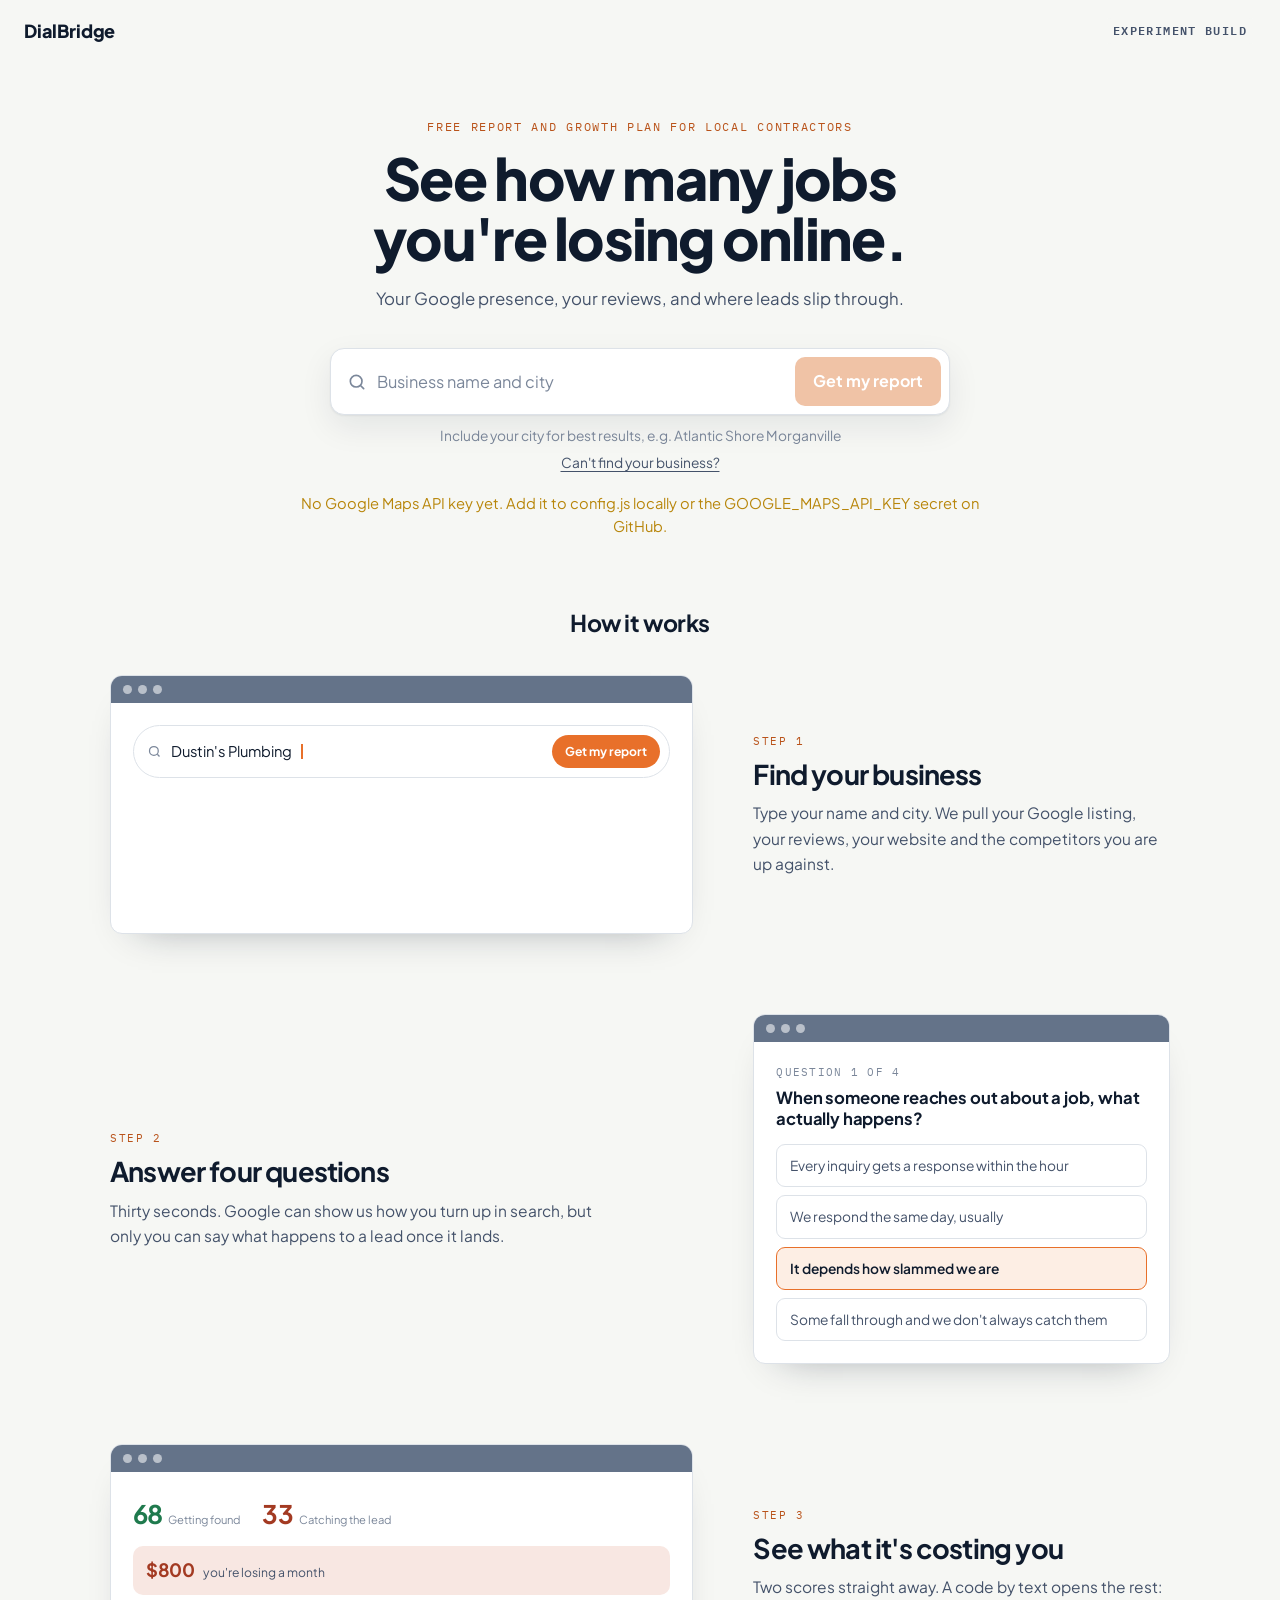
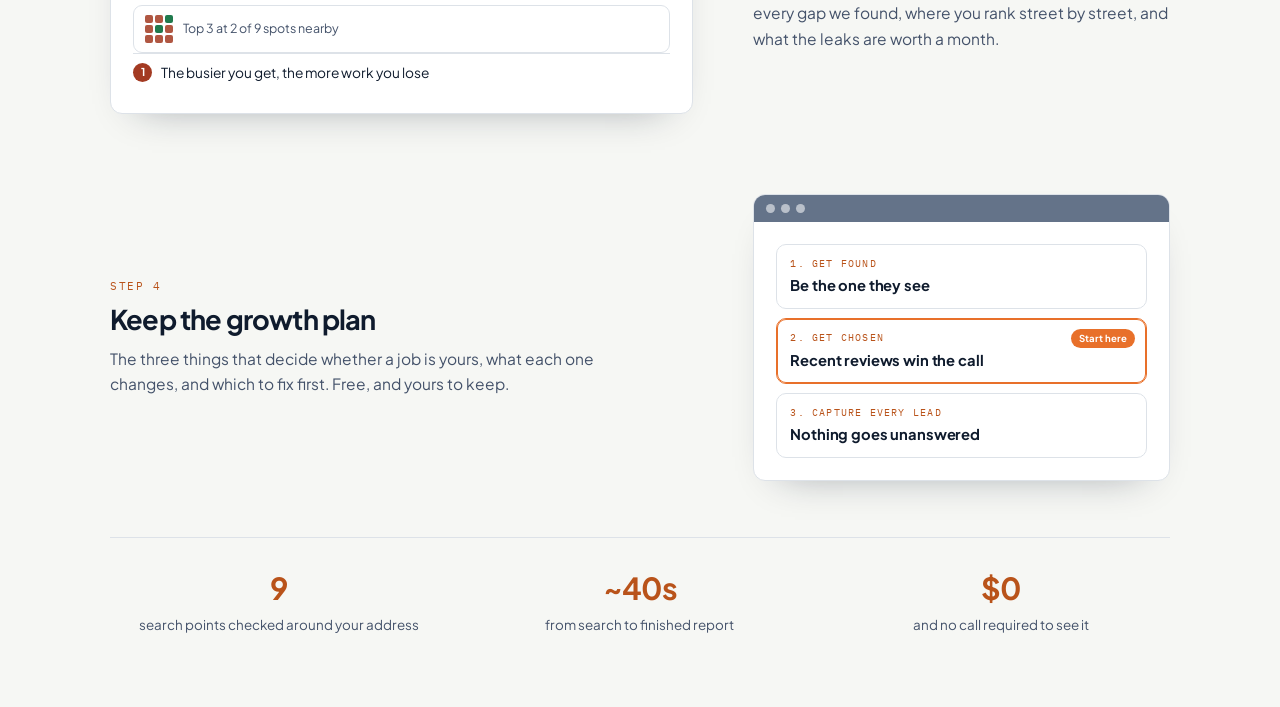
==== index.html @ 68bf209d "Restore question one, with answers that match it "When someone reaches out about a job, what actuall" ====
<!doctype html>
<html lang="en">
<head>
  <meta charset="utf-8" />
  <meta name="viewport" content="width=device-width, initial-scale=1" />
  <title>DialBridge Lost Job Report</title>
  <link rel="icon" href="data:image/svg+xml,%3Csvg xmlns='http://www.w3.org/2000/svg' viewBox='0 0 64 64'%3E%3Crect width='64' height='64' rx='14' fill='%230f1b2d'/%3E%3Ctext x='32' y='42' font-family='Arial' font-weight='700' font-size='30' text-anchor='middle' fill='%23e8702a'%3EDB%3C/text%3E%3C/svg%3E" />
  <!-- Send the full page URL to Google so the API key's path-based website restriction matches. -->
  <meta name="referrer" content="no-referrer-when-downgrade" />
  <link rel="preconnect" href="https://fonts.googleapis.com" />
  <link rel="preconnect" href="https://fonts.gstatic.com" crossorigin />
  <link rel="stylesheet" href="https://fonts.googleapis.com/css2?family=Plus+Jakarta+Sans:wght@500;600;700;800&family=IBM+Plex+Mono:wght@400;500&display=swap" />
  <link rel="stylesheet" href="styles.css" />
</head>
<body>
  <header class="topbar">
    <div class="topbar-left">
      <button id="homeBack" class="home-back" type="button" hidden>
        <span class="home-back-arrow" aria-hidden="true">&#8592;</span>
        <span class="home-back-label">Start over</span>
      </button>
      <button id="homeBrand" class="brand" type="button" title="Back to the start">DialBridge</button>
    </div>
    <span class="tag">Experiment build</span>
  </header>

  <main class="hero">
    <p class="eyebrow">Free report and growth plan for local contractors</p>
    <h1>See how many jobs you're losing online.</h1>
    <p class="sub">Your Google presence, your reviews, and where leads slip through.</p>

    <div class="search" id="search">
      <label for="bizInput" class="visually-hidden">Business name</label>
      <div class="combo">
      <div class="search-box">
        <svg class="search-icon" viewBox="0 0 24 24" aria-hidden="true"><circle cx="11" cy="11" r="7"></circle><path d="m20 20-3.5-3.5"></path></svg>
        <input
          id="bizInput"
          type="text"
          placeholder="Business name and city"
          aria-describedby="searchHint"
          autocomplete="off"
          spellcheck="false"
          role="combobox"
          aria-expanded="false"
          aria-controls="bizResults"
          aria-autocomplete="list"
        />
        <button id="reportBtn" class="cta" type="button" disabled>Get my report</button>
      </div>

      <div id="bizResults" class="results" role="listbox" hidden>
        <ul id="bizList"></ul>
        <p class="powered">Powered by Google</p>
      </div>
      </div>

      <!-- Bot trap: hidden from people, bots that fill every field get rejected by n8n. -->
      <div class="trap" aria-hidden="true">
        <label for="companyFax">Company fax</label>
        <input id="companyFax" name="company_fax" type="text" tabindex="-1" autocomplete="off" />
      </div>

      <p id="searchHint" class="hint">Include your city for best results, e.g. Atlantic Shore Morganville</p>

      <button id="cantFind" class="link" type="button">Can't find your business?</button>
    </div>

    <p id="status" class="status" role="status" aria-live="polite"></p>

    <section id="picked" class="picked" hidden>
      <div class="picked-head">
        <p class="eyebrow">Selected business</p>
        <button id="clearBtn" class="link" type="button">Change</button>
      </div>
      <h2 id="pName"></h2>
      <dl class="facts">
        <div><dt>Address</dt><dd id="pAddress"></dd></div>
        <div><dt>Phone</dt><dd id="pPhone"></dd></div>
        <div><dt>Website</dt><dd id="pWebsite"></dd></div>
        <div><dt>Google rating</dt><dd id="pRating"></dd></div>
        <div><dt>Google Maps</dt><dd id="pMaps"></dd></div>
        <div><dt>Place ID</dt><dd id="pId" class="mono"></dd></div>
      </dl>
      <p class="note">Experiment view. Next step in the real flow: four questions, then the report.</p>
    </section>
  </main>

<section class="how" id="how" aria-labelledby="howTitle">
      <h2 id="howTitle" class="how-title">How it works</h2>

      <ol class="how-steps">
        <li class="how-step">
          <div class="how-frame" aria-hidden="true">
            <div class="how-chrome"><i></i><i></i><i></i></div>
            <div class="how-screen">
              <div class="mock-field">
                <svg viewBox="0 0 24 24" class="mock-lens"><circle cx="11" cy="11" r="7"></circle><path d="m20 20-3.5-3.5"></path></svg>
                <span class="mock-typed">Dustin's Plumbing</span>
                <span class="mock-caret"></span>
                <span class="mock-btn">Get my report</span>
              </div>
              <div class="mock-drop">
                <div class="mock-opt">
                  <strong>Dustin's Plumbing Heating and A/C Repair</strong>
                  <span>63 W Main St, Freehold, NJ</span>
                </div>
                <div class="mock-opt">
                  <strong>Dustin's Plumbing &amp; Drain</strong>
                  <span>Freehold Township, NJ</span>
                </div>
              </div>
            </div>
          </div>
          <div class="how-copy">
            <p class="how-num">Step 1</p>
            <h3>Find your business</h3>
            <p>Type your name and city. We pull your Google listing, your reviews, your website and the competitors you are up against.</p>
          </div>
        </li>

        <li class="how-step">
          <div class="how-frame" aria-hidden="true">
            <div class="how-chrome"><i></i><i></i><i></i></div>
            <div class="how-screen">
              <p class="mock-qstep">Question 1 of 4</p>
              <p class="mock-qtitle">When someone reaches out about a job, what actually happens?</p>
              <div class="mock-opts">
                <span>Every inquiry gets a response within the hour</span>
                <span>We respond the same day, usually</span>
                <span class="is-pick">It depends how slammed we are</span>
                <span>Some fall through and we don't always catch them</span>
              </div>
            </div>
          </div>
          <div class="how-copy">
            <p class="how-num">Step 2</p>
            <h3>Answer four questions</h3>
            <p>Thirty seconds. Google can show us how you turn up in search, but only you can say what happens to a lead once it lands.</p>
          </div>
        </li>

        <li class="how-step">
          <div class="how-frame" aria-hidden="true">
            <div class="how-chrome"><i></i><i></i><i></i></div>
            <div class="how-screen">
              <div class="mock-rings">
                <div class="mock-ring"><b>68</b><small>Getting found</small></div>
                <div class="mock-ring is-bad"><b>33</b><small>Catching the lead</small></div>
              </div>
              <div class="mock-leak">
                <b>$800</b>
                <span>you're losing a month</span>
              </div>
              <div class="mock-mapline">
                <span class="mock-minigrid" aria-hidden="true"><i></i><i></i><i class="is-ok"></i><i></i><i class="is-ok"></i><i></i><i></i><i></i><i></i></span>
                <span>Top 3 at 2 of 9 spots nearby</span>
              </div>
              <div class="mock-find"><i>1</i><span>The busier you get, the more work you lose</span></div>
            </div>
          </div>
          <div class="how-copy">
            <p class="how-num">Step 3</p>
            <h3>See what it's costing you</h3>
            <p>Two scores straight away. A code by text opens the rest: every gap we found, where you rank street by street, and what the leaks are worth a month.</p>
          </div>
        </li>

        <li class="how-step">
          <div class="how-frame" aria-hidden="true">
            <div class="how-chrome"><i></i><i></i><i></i></div>
            <div class="how-screen">
              <div class="mock-plan">
                <div class="mock-pillar">
                  <em>1. Get found</em>
                  <b>Be the one they see</b>
                </div>
                <div class="mock-pillar is-start">
                  <em>2. Get chosen</em>
                  <b>Recent reviews win the call</b>
                  <span class="mock-flag">Start here</span>
                </div>
                <div class="mock-pillar">
                  <em>3. Capture every lead</em>
                  <b>Nothing goes unanswered</b>
                </div>
              </div>
            </div>
          </div>
          <div class="how-copy">
            <p class="how-num">Step 4</p>
            <h3>Keep the growth plan</h3>
            <p>The three things that decide whether a job is yours, what each one changes, and which to fix first. Free, and yours to keep.</p>
          </div>
        </li>
      </ol>

      <ul class="how-stats">
        <li><strong>9</strong><span>search points checked around your address</span></li>
        <li><strong>~40s</strong><span>from search to finished report</span></li>
        <li><strong>$0</strong><span>and no call required to see it</span></li>
      </ul>
    </section>

  <!-- ============ LOADING SCREEN: runs after "Get my report" ============ -->
  <section id="scan" class="scan" hidden aria-labelledby="scanTitle">
    <header class="scan-head">
      <p class="eyebrow">Free Lost Job Report</p>
      <h1 id="scanTitle">Scanning your business</h1>
    </header>

    <div class="scan-grid">
      <div class="scan-panel scan-checklist">
        <ol id="scanSteps" class="scan-steps"></ol>
        <div id="scanProgress" class="scan-progress" role="progressbar" aria-label="Scan progress" aria-valuemin="0" aria-valuemax="100" aria-valuenow="0">
          <div class="scan-progress-track"><div id="scanProgressFill" class="scan-progress-fill"></div></div>
          <p id="scanProgressLabel" class="scan-progress-label">Step 1 of 7</p>
        </div>
      </div>

      <div class="scan-panel scan-visual">
        <div class="scan-sweep" aria-hidden="true"></div>
        <div id="scanLive" class="scan-live"></div>
      </div>
    </div>

    <p id="scanAnnounce" class="visually-hidden" aria-live="polite"></p>

    <section id="scanDone" class="scan-done" hidden>
      <h2 id="scanDoneTitle"></h2>
      <ul id="scanFindings" class="findings"></ul>
      <p class="muted">Your full report is being put together now.</p>
    </section>

    <!-- Full report, filled in as soon as the deeper audit comes back. -->
    <section id="report" class="report" hidden aria-labelledby="reportHeading">
      <h2 id="reportHeading" class="visually-hidden">Your full report</h2>
      <p id="reportStatus" class="report-status" role="status" aria-live="polite" hidden></p>
      <div id="reportBody" class="report-body" hidden></div>
    </section>

    <p class="scan-credit">Business info, reviews, photos and map from Google.</p>
  </section>

  <!-- Asked before the scan starts. These answers are the only way to price what happens
       to a lead after it arrives, and they change what the report says. -->
  <div id="questionsOverlay" class="q-overlay" hidden>
    <section id="questions" class="questions" role="dialog" aria-modal="true" aria-labelledby="qHeading"></section>
  </div>

  <script src="config.js"></script>
  <script src="engine.js"></script>
  <script src="scan.js"></script>
  <script src="questions.js"></script>
  <script src="report.js"></script>
  <script src="app.js"></script>
</body>
</html>
---- styles.css ----
:root {
  --ink: #0f1b2d;
  --ink-2: #44526a;
  --ink-3: #7b879a;
  --paper: #f6f7f4;
  --surface: #ffffff;
  --rule: #dde2e8;
  --accent: #e8702a;
  --accent-ink: #b9531a;
  --focus: #2f6fdf;
  --good: #1f7a4d;
  --warn: #b8860b;
  --radius: 14px;
  --shadow: 0 1px 2px rgba(15, 27, 45, 0.06), 0 12px 32px rgba(15, 27, 45, 0.08);
}

* { box-sizing: border-box; }

/* The hidden attribute must always win. Without this, any rule that sets display (the
   question popup, the report body, the scan grid) stays on screen while marked hidden. */
[hidden] { display: none !important; }

body {
  margin: 0;
  background: var(--paper);
  color: var(--ink);
  font-family: "Plus Jakarta Sans", system-ui, -apple-system, "Segoe UI", sans-serif;
  font-size: 16px;
  line-height: 1.55;
  -webkit-font-smoothing: antialiased;
}

.topbar {
  display: flex;
  justify-content: space-between;
  align-items: center;
  padding: 18px 24px;
}
.topbar-left { display: flex; align-items: center; gap: 12px; min-width: 0; }

/* The logo is a button because it goes home, the way a logo should. */
.brand {
  font-weight: 800;
  letter-spacing: -0.01em;
  font-size: 18px;
  background: none;
  border: 0;
  padding: 0;
  margin: 0;
  font-family: inherit;
  color: var(--ink);
  cursor: pointer;
}
.brand:hover { color: var(--accent-ink); }
.brand:focus-visible,
.home-back:focus-visible { outline: 3px solid var(--focus); outline-offset: 3px; border-radius: 6px; }

.home-back {
  display: inline-flex;
  align-items: center;
  gap: 7px;
  padding: 6px 13px 6px 11px;
  border: 1px solid var(--rule);
  border-radius: 999px;
  background: var(--surface);
  font-family: inherit;
  font-size: 0.82rem;
  color: var(--ink-2);
  cursor: pointer;
}
.home-back:hover { border-color: var(--accent); color: var(--accent-ink); }
.home-back-arrow { font-size: 1rem; line-height: 1; }

@media (max-width: 460px) {
  .home-back-label { position: absolute; width: 1px; height: 1px; overflow: hidden; clip-path: inset(50%); }
  .home-back { padding: 7px 11px; }
}
.tag {
  font-family: "IBM Plex Mono", ui-monospace, monospace;
  font-size: 11px;
  text-transform: uppercase;
  letter-spacing: 0.12em;
  color: var(--ink-3);
}

.hero {
  max-width: 760px;
  margin: 0 auto;
  padding: 56px 20px 40px;
  text-align: center;
}

.eyebrow {
  margin: 0 0 12px;
  font-family: "IBM Plex Mono", ui-monospace, monospace;
  font-size: 12px;
  text-transform: uppercase;
  letter-spacing: 0.14em;
  color: var(--accent-ink);
}

h1 {
  margin: 0;
  font-size: clamp(2.1rem, 6vw, 3.6rem);
  line-height: 1.04;
  letter-spacing: -0.03em;
  font-weight: 800;
  text-wrap: balance;
}

.sub {
  margin: 18px auto 36px;
  /* Wide enough that the line below holds on one line. It wraps on a phone, which is
     unavoidable and fine; on a laptop it reads as a single statement. */
  max-width: 70ch;
  color: var(--ink-2);
  font-size: 1.05rem;
}

.search { max-width: 620px; margin: 0 auto; text-align: left; }
.combo { position: relative; }

.search-box {
  display: flex;
  align-items: center;
  gap: 10px;
  padding: 8px 8px 8px 16px;
  background: var(--surface);
  border: 1.5px solid var(--rule);
  border-radius: var(--radius);
  box-shadow: var(--shadow);
}
.search-box:focus-within { border-color: var(--focus); }

.search-icon {
  width: 20px;
  height: 20px;
  flex: none;
  fill: none;
  stroke: var(--ink-3);
  stroke-width: 2;
  stroke-linecap: round;
}

#bizInput {
  flex: 1;
  min-width: 0;
  border: 0;
  outline: 0;
  background: transparent;
  font: inherit;
  font-size: 1.02rem;
  color: var(--ink);
  padding: 10px 0;
}
#bizInput::placeholder { color: var(--ink-3); }

.cta {
  flex: none;
  border: 0;
  border-radius: 10px;
  padding: 12px 18px;
  background: var(--accent);
  color: #fff;
  font: inherit;
  font-weight: 700;
  cursor: pointer;
}
.cta:disabled { background: #f0c3a6; cursor: not-allowed; }
.cta:not(:disabled):hover { background: var(--accent-ink); }

.results {
  position: absolute;
  z-index: 20;
  left: 0;
  right: 0;
  top: 100%;
  margin-top: 6px;
  background: var(--surface);
  border: 1px solid var(--rule);
  border-radius: var(--radius);
  box-shadow: var(--shadow);
  overflow: hidden;
}
.results ul { list-style: none; margin: 0; padding: 6px; }
.results li button {
  display: block;
  width: 100%;
  text-align: left;
  border: 0;
  background: transparent;
  padding: 10px 12px;
  border-radius: 10px;
  font: inherit;
  color: var(--ink);
  cursor: pointer;
}
.results li button[aria-selected="true"],
.results li button:hover { background: #f1f4f8; }
.results .name { display: block; font-weight: 700; }
.results .addr { display: block; font-size: 0.86rem; color: var(--ink-3); }
.powered {
  margin: 0;
  padding: 8px 18px 10px;
  border-top: 1px solid var(--rule);
  font-size: 11px;
  color: var(--ink-3);
  text-align: right;
}

.trap {
  position: absolute;
  left: -10000px;
  width: 1px;
  height: 1px;
  overflow: hidden;
}

.status.success { color: var(--good); }

.hint {
  margin: 10px 0 0;
  text-align: center;
  font-size: 0.86rem;
  color: var(--ink-3);
}

.link {
  border: 0;
  background: none;
  padding: 0;
  margin-top: 6px;
  font: inherit;
  font-size: 0.86rem;
  color: var(--ink-2);
  text-decoration: underline;
  text-underline-offset: 3px;
  cursor: pointer;
}
.search > .link { display: block; margin-left: auto; margin-right: auto; }

.status { min-height: 1.5em; margin: 18px 0 0; font-size: 0.92rem; color: var(--ink-2); }
.status.error { color: var(--warn); }

.picked {
  margin: 28px auto 0;
  max-width: 620px;
  text-align: left;
  background: var(--surface);
  border: 1px solid var(--rule);
  border-radius: var(--radius);
  padding: 22px 24px;
  box-shadow: var(--shadow);
}
.picked-head { display: flex; justify-content: space-between; align-items: baseline; }
.picked-head .link { margin: 0; }
.picked h2 { margin: 0 0 14px; font-size: 1.4rem; letter-spacing: -0.02em; }

.facts { margin: 0; display: grid; gap: 10px; }
.facts div {
  display: grid;
  grid-template-columns: 130px 1fr;
  gap: 12px;
  padding-bottom: 10px;
  border-bottom: 1px dashed var(--rule);
}
.facts div:last-child { border-bottom: 0; padding-bottom: 0; }
.facts dt { color: var(--ink-3); font-size: 0.88rem; }
.facts dd { margin: 0; overflow-wrap: anywhere; }
.facts a { color: var(--focus); }
.mono { font-family: "IBM Plex Mono", ui-monospace, monospace; font-size: 0.82rem; }
.note { margin: 16px 0 0; font-size: 0.84rem; color: var(--ink-3); }

:focus-visible { outline: 2px solid var(--focus); outline-offset: 2px; }

.visually-hidden {
  position: absolute !important;
  width: 1px;
  height: 1px;
  overflow: hidden;
  clip-path: inset(50%);
  white-space: nowrap;
}

@media (max-width: 520px) {
  .hero { padding-top: 32px; }
  .search-box { flex-wrap: wrap; padding: 8px 12px; }
  .cta { width: 100%; }
  .facts div { grid-template-columns: 1fr; gap: 2px; }
}

@media (prefers-reduced-motion: reduce) {
  * { transition: none !important; animation: none !important; }
}

/* ============ LOADING SCREEN (scan) ============ */
:root {
  --good-soft: #e7f3ec;
  --warn-soft: #fdf4e3;
  --bad: #a33a22;
  --bad-soft: #f8e7e2;
  --accent-soft: #fdeee4;
}

.scan {
  max-width: 1040px;
  margin: 0 auto;
  padding: 24px 20px 72px;
}

.scan-head { text-align: center; margin-bottom: 28px; }
.scan-head h1 { font-size: clamp(1.7rem, 4.5vw, 2.6rem); }

.scan-grid {
  display: grid;
  grid-template-columns: minmax(0, 0.9fr) minmax(0, 1.1fr);
  gap: 20px;
  align-items: stretch;
}
@media (max-width: 820px) {
  .scan-grid { grid-template-columns: minmax(0, 1fr); }
  .scan-visual { order: -1; }
}

.scan-panel {
  background: var(--surface);
  border: 1px solid var(--rule);
  border-radius: var(--radius);
  box-shadow: var(--shadow);
  padding: 22px 24px;
}

.scan-steps { list-style: none; margin: 0; padding: 0; }
.scan-step {
  display: flex;
  align-items: center;
  gap: 14px;
  padding: 13px 0;
  border-bottom: 1px solid var(--rule);
  color: var(--ink-3);
  transition: color 0.3s ease;
}
.scan-step:last-child { border-bottom: 0; }
.scan-step.is-active,
.scan-step.is-done { color: var(--ink); }
.scan-step-label { font-weight: 600; font-size: 0.98rem; }

.scan-step-icon {
  position: relative;
  flex: none;
  width: 24px;
  height: 24px;
  border-radius: 50%;
  border: 2px solid var(--rule);
  display: grid;
  place-items: center;
  transition: border-color 0.25s ease, background 0.25s ease;
}
.scan-step.is-active .scan-step-icon {
  border-color: var(--accent);
  box-shadow: 0 0 0 4px var(--accent-soft);
}
.scan-step.is-active .scan-step-icon::after {
  content: "";
  width: 8px;
  height: 8px;
  border-radius: 50%;
  background: var(--accent);
  animation: scan-pulse 1s ease-in-out infinite;
}
.scan-step.is-done .scan-step-icon { border-color: var(--good); background: var(--good); }
.scan-step.is-done .scan-step-icon::after {
  content: "";
  width: 6px;
  height: 11px;
  border: solid #fff;
  border-width: 0 2px 2px 0;
  transform: translateY(-1px) rotate(45deg);
}

.scan-progress { margin-top: 16px; padding-top: 16px; border-top: 1px solid var(--rule); }
.scan-progress-track { height: 6px; border-radius: 999px; background: var(--rule); overflow: hidden; }
.scan-progress-fill {
  height: 100%;
  width: 0;
  border-radius: 999px;
  background: var(--accent);
  transition: width 0.6s ease;
}
.scan-progress-label {
  margin: 10px 0 0;
  font-family: "IBM Plex Mono", ui-monospace, monospace;
  font-size: 12px;
  letter-spacing: 0.08em;
  text-transform: uppercase;
  color: var(--ink-3);
}

.scan-visual { position: relative; overflow: hidden; min-height: 440px; display: flex; }
.scan-live { position: relative; z-index: 1; flex: 1; display: flex; flex-direction: column; justify-content: center; min-width: 0; }
.scan-live.is-entering { animation: scan-fade 0.35s ease; }

.scan-sweep {
  position: absolute;
  left: 0;
  right: 0;
  top: -120px;
  height: 120px;
  pointer-events: none;
  background: linear-gradient(to bottom, transparent, rgba(232, 112, 42, 0.07) 70%, rgba(232, 112, 42, 0.18));
  border-bottom: 1px solid rgba(232, 112, 42, 0.45);
  animation: scan-sweep 3.4s ease-in-out infinite;
}

.live-label {
  margin: 0 0 14px;
  text-align: center;
  font-family: "IBM Plex Mono", ui-monospace, monospace;
  font-size: 12px;
  letter-spacing: 0.1em;
  text-transform: uppercase;
  color: var(--accent-ink);
}
.muted { margin: 4px 0 0; color: var(--ink-3); font-size: 0.9rem; }

.live-waiting { display: grid; justify-items: center; gap: 12px; text-align: center; }
.spinner {
  width: 28px;
  height: 28px;
  border-radius: 50%;
  border: 3px solid var(--rule);
  border-top-color: var(--accent);
  animation: scan-spin 0.8s linear infinite;
}

.badge {
  display: inline-block;
  margin: 12px auto 0;
  padding: 5px 12px;
  border-radius: 999px;
  font-size: 0.82rem;
  font-weight: 700;
}
.badge-good { background: var(--good-soft); color: var(--good); }
.badge-warn { background: var(--warn-soft); color: var(--warn); }
.badge-bad { background: var(--bad-soft); color: var(--bad); }

.stars { color: #f2a93b; letter-spacing: 1px; }

/* profile */
.live-profile {
  width: 100%;
  max-width: 340px;
  margin: 0 auto;
  border: 1px solid var(--rule);
  border-radius: var(--radius);
  overflow: hidden;
  background: var(--surface);
  box-shadow: var(--shadow);
}
.live-profile-photo { display: block; width: 100%; height: 160px; object-fit: cover; background: var(--paper); }
.live-profile-photo.is-empty { display: grid; place-items: center; color: var(--ink-3); font-size: 0.85rem; }
.live-profile-body { padding: 14px 18px 18px; }
.live-profile-body h3 { margin: 0 0 4px; font-size: 1.1rem; letter-spacing: -0.01em; }
.live-rating { margin: 4px 0 0; font-weight: 700; }

/* competitors */
.live-competitors { display: grid; gap: 12px; }
.live-map { display: block; width: 100%; max-width: 100%; aspect-ratio: 2 / 1; object-fit: cover; border-radius: 10px; border: 1px solid var(--rule); background: var(--paper); }
.live-compare { width: 100%; border-collapse: collapse; font-size: 0.9rem; }
.live-compare th {
  text-align: left;
  font-family: "IBM Plex Mono", ui-monospace, monospace;
  font-size: 11px;
  letter-spacing: 0.08em;
  text-transform: uppercase;
  color: var(--ink-3);
  font-weight: 500;
  padding: 0 8px 6px 0;
  border-bottom: 1px solid var(--rule);
}
.live-compare td { padding: 8px 8px 8px 0; border-bottom: 1px solid var(--rule); font-variant-numeric: tabular-nums; }
.live-compare td:first-child { max-width: 0; width: 60%; overflow: hidden; text-overflow: ellipsis; white-space: nowrap; }
.live-compare tr.is-you td { font-weight: 700; color: var(--accent-ink); }

/* reviews */
.live-reviews { display: grid; gap: 10px; justify-items: center; }
.live-review {
  width: 100%;
  background: var(--surface);
  border: 1px solid var(--rule);
  border-radius: 10px;
  padding: 12px 14px;
  text-align: left;
}
.live-review-head { display: flex; align-items: center; gap: 10px; }
.avatar { width: 32px; height: 32px; border-radius: 50%; object-fit: cover; flex: none; background: var(--accent-soft); }
.avatar.is-initial { display: grid; place-items: center; font-weight: 700; color: var(--accent-ink); }
.live-review-author { display: grid; min-width: 0; font-size: 0.88rem; }
.live-review-author .muted { margin: 0; font-size: 0.78rem; }
.live-review-head .stars { margin-left: auto; font-size: 0.8rem; }
.live-review-text { margin: 8px 0 0; font-size: 0.88rem; color: var(--ink-2); }

/* photos */
.live-photos { display: grid; justify-items: center; }
.collage { display: grid; grid-template-columns: repeat(2, minmax(0, 1fr)); gap: 14px; width: 100%; max-width: 340px; }
.collage img {
  width: 100%;
  height: 110px;
  object-fit: cover;
  border: 4px solid #fff;
  border-radius: 6px;
  box-shadow: var(--shadow);
  background: var(--paper);
}
.collage img:nth-child(1) { transform: rotate(-3deg); }
.collage img:nth-child(2) { transform: rotate(2deg); }
.collage img:nth-child(3) { transform: rotate(2deg); }
.collage img:nth-child(4) { transform: rotate(-2deg); }

/* website */
.live-website { display: grid; justify-items: center; text-align: center; gap: 4px; }
.phone {
  width: 150px;
  padding: 7px;
  border-radius: 28px;
  background: #1b2433;
  box-shadow: var(--shadow);
}
.phone-screen {
  display: grid;
  justify-items: center;
  align-content: center;
  gap: 10px;
  min-height: 210px;
  padding: 22px 10px;
  border-radius: 21px;
  background: var(--surface);
}
.score-ring {
  --tone: var(--warn);
  position: relative;
  width: 96px;
  height: 96px;
  border-radius: 50%;
  background: conic-gradient(var(--tone) calc(var(--pct) * 1%), var(--rule) 0);
  display: grid;
  place-items: center;
}
.score-ring::after { content: ""; position: absolute; inset: 8px; border-radius: 50%; background: var(--surface); }
.score-ring > span { position: relative; z-index: 1; display: grid; line-height: 1.05; }
.score-ring strong { font-size: 1.7rem; }
.score-ring small { font-size: 0.62rem; color: var(--ink-3); text-transform: uppercase; letter-spacing: 0.06em; }
.tone-good { --tone: var(--good); }
.tone-warn { --tone: var(--warn); }
.tone-bad { --tone: var(--bad); }
.live-domain { margin: 10px 0 0; font-weight: 700; overflow-wrap: anywhere; }

.checks { list-style: none; margin: 8px 0 0; padding: 0; display: grid; gap: 6px; text-align: left; }
.checks li { display: flex; gap: 8px; align-items: baseline; font-size: 0.9rem; }
.checks li::before { font-weight: 800; }
.checks li.ok::before { content: "\2713"; color: var(--good); }
.checks li.bad::before { content: "\2715"; color: var(--bad); }
.checks-lg li { font-size: 1rem; padding: 6px 0; }
.live-reach { display: grid; justify-items: center; gap: 10px; text-align: center; }

/* done */
.scan-done {
  margin-top: 22px;
  background: var(--surface);
  border: 1px solid var(--rule);
  border-top: 4px solid var(--accent);
  border-radius: var(--radius);
  box-shadow: var(--shadow);
  padding: 24px 26px;
}
.scan-done h2 { margin: 0 0 14px; font-size: clamp(1.25rem, 3vw, 1.6rem); letter-spacing: -0.02em; text-wrap: balance; }
.findings { list-style: none; margin: 0 0 14px; padding: 0; display: grid; gap: 10px; }
.finding { padding: 12px 14px; border-radius: 10px; font-weight: 600; }
.finding-bad { background: var(--bad-soft); color: var(--bad); }
.finding-warn { background: var(--warn-soft); color: var(--warn); }
.scan-done .link { margin-top: 12px; }
.scan-credit { margin: 18px 0 0; text-align: center; font-size: 11px; color: var(--ink-3); }

@keyframes scan-spin { to { transform: rotate(360deg); } }
@keyframes scan-pulse { 0%, 100% { transform: scale(0.7); opacity: 0.6; } 50% { transform: scale(1); opacity: 1; } }
@keyframes scan-fade { from { opacity: 0; transform: translateY(6px); } to { opacity: 1; transform: none; } }
@keyframes scan-sweep { 0% { top: -120px; } 60%, 100% { top: 100%; } }

/* ============ FULL REPORT (built from the audit n8n pulls back) ============ */
.report { margin-top: 26px; }
.report-status {
  margin: 0 0 16px;
  padding: 14px 18px;
  border-radius: 12px;
  background: var(--surface);
  border: 1px solid var(--rule);
  font-weight: 600;
  color: var(--ink-2);
}
.report-status.is-working::before {
  content: "";
  display: inline-block;
  width: 13px; height: 13px;
  margin-right: 10px;
  vertical-align: -2px;
  border: 2px solid var(--rule);
  border-top-color: var(--accent);
  border-radius: 50%;
  animation: scan-spin 0.9s linear infinite;
}
.report-status.is-bad { background: var(--bad-soft); color: var(--bad); border-color: transparent; }
.report-body { display: grid; gap: 18px; animation: scan-fade 0.45s ease both; }

/* score rings */
.ring {
  --tone: var(--warn);
  position: relative;
  flex: none;
  border-radius: 50%;
  background: conic-gradient(var(--tone) calc(var(--pct) * 1%), var(--rule) 0);
  display: grid;
  place-items: center;
}
/* The tone class was on the element all along and nothing ever read it, so every ring
   drew amber: a 33 and an 85 came out the same colour. These are the only two numbers an
   unverified lead sees, so the colour has to mean something. */
.ring.tone-good { --tone: var(--good); }
.ring.tone-warn { --tone: var(--warn); }
.ring.tone-bad { --tone: var(--bad); }
.ring-lg { width: 124px; height: 124px; }
.ring-sm { width: 84px; height: 84px; }
.ring::after { content: ""; position: absolute; inset: 9px; border-radius: 50%; background: var(--surface); }
.ring-sm::after { inset: 7px; }
.ring-inner {
  position: relative; z-index: 1;
  display: grid; place-items: center; gap: 1px;
  text-align: center; line-height: 1.05;
}
.ring-lg strong { font-size: 2.3rem; letter-spacing: -0.03em; }
.ring-sm strong { font-size: 1.5rem; letter-spacing: -0.02em; }
.ring small { font-size: 0.58rem; color: var(--ink-3); text-transform: uppercase; letter-spacing: 0.08em; }

/* hero */
.report-hero {
  background: var(--surface);
  border: 1px solid var(--rule);
  border-top: 4px solid var(--accent);
  border-radius: var(--radius);
  box-shadow: var(--shadow);
  padding: 26px 28px;
}
.report-hero-top { display: flex; flex-wrap: wrap; gap: 24px; align-items: center; }
.report-hero-text { flex: 1 1 280px; min-width: 0; }
.report-hero .eyebrow { margin: 0 0 6px; }
.report-hero h2 { margin: 0 0 10px; font-size: clamp(1.35rem, 3.4vw, 1.9rem); letter-spacing: -0.03em; text-wrap: balance; }
.report-hero .lead { margin: 0; color: var(--ink-2); font-size: 1rem; }

.stat-row {
  list-style: none;
  margin: 22px 0 0; padding: 18px 0 0;
  border-top: 1px solid var(--rule);
  display: grid; gap: 14px;
  grid-template-columns: repeat(auto-fit, minmax(130px, 1fr));
}
.stat { display: grid; gap: 2px; }
.stat strong { font-size: 1.45rem; letter-spacing: -0.02em; line-height: 1.1; }
.stat span { font-size: 0.78rem; color: var(--ink-3); }
.stat.tone-good strong { color: var(--good); }
.stat.tone-warn strong { color: var(--warn); }
.stat.tone-bad strong { color: var(--bad); }

/* cards */
.card {
  background: var(--surface);
  border: 1px solid var(--rule);
  border-radius: var(--radius);
  padding: 22px 24px;
}
.card-grid { display: grid; gap: 18px; grid-template-columns: repeat(auto-fit, minmax(min(430px, 100%), 1fr)); align-items: start; }
.card-head { display: flex; flex-wrap: wrap; gap: 10px; align-items: center; justify-content: space-between; margin-bottom: 14px; }
.card-head h3 { margin: 0; font-size: 1.05rem; letter-spacing: -0.015em; }
.card .muted { font-size: 0.85rem; }
.card .checks { margin-top: 0; }

.pill {
  display: inline-block;
  padding: 4px 11px;
  border-radius: 99px;
  font-size: 0.72rem; font-weight: 700;
  text-transform: uppercase; letter-spacing: 0.05em;
  white-space: nowrap;
}
.pill.tone-good { background: var(--good-soft); color: var(--good); }
.pill.tone-warn { background: var(--warn-soft); color: var(--warn); }
.pill.tone-bad { background: var(--bad-soft); color: var(--bad); }

/* findings */
.findings-list { list-style: none; margin: 0; padding: 0; display: grid; gap: 14px; }
.finding-card {
  display: grid; grid-template-columns: auto 1fr; gap: 14px;
  padding: 16px 18px;
  border-radius: 12px;
  background: var(--paper);
  border-left: 4px solid var(--rule);
}
.finding-card.tone-bad { border-left-color: var(--bad); }
.finding-card.tone-warn { border-left-color: var(--warn); }
.finding-card.tone-good { border-left-color: var(--good); }
.finding-num {
  display: grid; place-items: center;
  width: 28px; height: 28px;
  border-radius: 50%;
  background: var(--ink); color: #fff;
  font-family: "IBM Plex Mono", monospace; font-size: 0.85rem; font-weight: 600;
}
.finding-card.tone-bad .finding-num { background: var(--bad); }
.finding-card.tone-warn .finding-num { background: var(--warn); }
.finding-card.tone-good .finding-num { background: var(--good); }
.finding-main { min-width: 0; }
.finding-main p { margin: 0 0 6px; font-size: 0.92rem; color: var(--ink-2); }
.finding-main p:last-child { margin-bottom: 0; }
.finding-title { display: block; margin-bottom: 5px; font-size: 1.02rem; letter-spacing: -0.01em; line-height: 1.35; }
.finding-fix { color: var(--ink) !important; font-weight: 600; }
.finding-fix span { color: var(--accent-ink); }

/* map */
.map-wrap { margin-bottom: 14px; }

/* The heat map: a clean Google map with our own numbered circles on top. Google's Static
   Maps markers carry a single character, so a rank of 14 could never be drawn on one.
   Positions are percentages so the circles scale with the image on a narrow screen. */
.heat {
  position: relative;
  width: 100%;
  /* Full width of the card. */
  margin: 0 auto;
  border-radius: 12px;
  border: 1px solid var(--rule);
  background: var(--paper);
  overflow: hidden;
}
.heat-base { display: block; width: 100%; height: 100%; object-fit: cover; }
.heat-pin {
  position: absolute;
  transform: translate(-50%, -50%);
  min-width: 32px; height: 32px;
  padding: 0 6px;
  display: grid; place-items: center;
  border-radius: 99px;
  border: 2px solid #fff;
  box-shadow: 0 2px 8px rgba(15, 27, 45, 0.35);
  font-family: "IBM Plex Mono", ui-monospace, monospace;
  font-size: 0.92rem; font-weight: 600; line-height: 1;
  color: #fff;
  background: var(--ink-3);
}
.heat-pin.tone-good { background: var(--good); }
.heat-pin.tone-warn { background: var(--accent); }
.heat-pin.tone-bad { background: var(--bad); }
@media (max-width: 560px) {
  .heat-pin { min-width: 28px; height: 28px; font-size: 0.74rem; border-width: 1.5px; padding: 0 5px; }
}
.map-legend {
  list-style: none; margin: 12px 0 0; padding: 0;
  display: flex; flex-wrap: wrap; gap: 8px 20px;
  font-size: 0.8rem; color: var(--ink-2);
}
.map-legend li { display: flex; align-items: center; gap: 7px; }
.map-legend li::before { content: ""; width: 11px; height: 11px; border-radius: 50%; background: var(--rule); }
.map-legend li.tone-good::before { background: var(--good); }
.map-legend li.tone-warn::before { background: var(--accent); }
@media print { .heat-pin { box-shadow: none; } }
.map-legend li.tone-bad::before { background: var(--bad); }

/* Saying which keyword we measured, and offering the others. A multi-trade contractor
   should not have to guess which of their services this map is about. */
.map-switch {
  display: flex; flex-wrap: wrap; gap: 8px 10px; align-items: center;
  margin: 14px 0 0; padding: 12px 14px;
  border: 1px dashed var(--rule); border-radius: 10px;
  font-size: 0.84rem; color: var(--ink-2);
}
.map-switch-btn {
  padding: 7px 12px;
  border: 1px solid var(--rule); border-radius: 8px;
  background: var(--surface);
  font: inherit; font-size: 0.82rem; font-weight: 700; color: var(--accent-ink);
  cursor: pointer;
}
.map-switch-btn:hover:not(:disabled) { border-color: var(--accent); background: #fff; }
.map-switch-btn:disabled { color: var(--ink-3); cursor: default; }
.map-switch-btn:focus-visible { outline: 3px solid var(--focus); outline-offset: 2px; }

/* The dynamic intro above the worst-first list, where the red and gold counts it quotes
   are actually visible. */
.findings-intro { margin: -4px 0 16px; font-size: 0.95rem; line-height: 1.6; color: var(--ink-2); max-width: 74ch; }

/* The Growth Blueprint offer: the bottom of the report and the second thing we trade.
   The email row used to inherit the deleted email-gate rules, which left an unstyled input
   the height of a label sitting next to a full-size button. */
.card-plan {
  border-top: 4px solid var(--accent);
  border-left: 1px solid var(--rule);
  background: linear-gradient(180deg, #fff, var(--paper));
  padding: 26px 28px 24px;
}
.card-plan h3 { margin: 4px 0 10px; font-size: clamp(1.2rem, 3vw, 1.5rem); letter-spacing: -0.02em; }
.plan-lead { margin: 0 0 20px; font-size: 1rem; line-height: 1.65; color: var(--ink-2); max-width: 62ch; }

.plan-points {
  list-style: none;
  margin: 0 0 24px;
  padding: 18px 0;
  border-top: 1px solid var(--rule);
  border-bottom: 1px solid var(--rule);
  display: grid;
  gap: 12px;
}
.plan-points li {
  position: relative;
  padding-left: 26px;
  font-size: 0.95rem;
  line-height: 1.5;
  color: var(--ink-2);
}
.plan-points li strong { color: var(--ink); font-weight: 700; }
.plan-points li::before {
  content: "";
  position: absolute; left: 0; top: 0.42em;
  width: 10px; height: 10px; border-radius: 3px;
  background: var(--accent);
}

.plan-form { margin: 0; }
.plan-form-label {
  display: block;
  margin-bottom: 8px;
  font-size: 0.85rem;
  font-weight: 700;
  color: var(--ink);
}
.plan-form-row {
  display: flex;
  flex-wrap: wrap;
  gap: 10px;
  align-items: stretch;
  max-width: 520px;
}
.plan-form-row input {
  flex: 1 1 240px;
  min-width: 0;
  padding: 13px 15px;
  border: 1px solid var(--rule);
  border-radius: 10px;
  background: var(--surface);
  font: inherit;
  font-size: 0.95rem;
  color: var(--ink);
}
.plan-form-row input::placeholder { color: var(--ink-3); }
.plan-form-row input:focus-visible { outline: 3px solid var(--focus); outline-offset: 1px; }
.plan-form-row .cta { flex: none; }
@media (max-width: 460px) {
  .card-plan { padding: 20px 18px; }
  .plan-form-row .cta { width: 100%; }
}

.table-wrap { overflow-x: auto; margin-top: 14px; }
.card .cmp { width: 100%; border-collapse: collapse; font-size: 0.9rem; }
.card .cmp th, .card .cmp td { text-align: left; padding: 9px 10px; border-bottom: 1px solid var(--rule); }
.card .cmp th { font-size: 0.7rem; text-transform: uppercase; letter-spacing: 0.07em; color: var(--ink-3); font-weight: 700; }
.card .cmp tr:last-child td { border-bottom: 0; }
.card .cmp td.mono { font-family: "IBM Plex Mono", monospace; }

/* scores */
.grade-list { list-style: none; margin: 0; padding: 0; display: grid; gap: 12px; }
.grade { display: grid; grid-template-columns: minmax(130px, 1fr) 2.2fr auto; gap: 14px; align-items: center; font-size: 0.9rem; }
.grade-name { font-weight: 600; }
.grade-bar, .meter { display: block; height: 9px; border-radius: 99px; background: var(--rule); overflow: hidden; }
.grade-fill, .meter-fill { display: block; height: 100%; border-radius: 99px; background: var(--ink-3); }
.grade.tone-good .grade-fill, .meter-fill.tone-good { background: var(--good); }
.grade.tone-warn .grade-fill, .meter-fill.tone-warn { background: var(--warn); }
.grade.tone-bad .grade-fill, .meter-fill.tone-bad { background: var(--bad); }
.grade-score { color: var(--ink-2); font-size: 0.85rem; }

/* listings + website */
.tag-row { display: flex; flex-wrap: wrap; gap: 6px; margin-top: 14px; }
.tag {
  padding: 4px 9px; border-radius: 7px;
  font-size: 0.72rem; font-weight: 600;
  background: var(--paper); color: var(--ink-2);
}
.tag.tone-bad { background: var(--bad-soft); color: var(--bad); }
.web-row { display: flex; flex-wrap: wrap; gap: 18px; align-items: center; }
.web-copy { flex: 1 1 200px; min-width: 0; }
.web-row .live-domain { margin: 0 0 8px; font-size: 0.95rem; }

/* call to action */
.card-cta { background: var(--ink); border-color: var(--ink); color: #fff; }
.card-cta h3 { margin: 0 0 10px; font-size: 1.05rem; }
.card-cta p { margin: 0 0 8px; color: rgba(255, 255, 255, 0.82); }
.card-cta .cta-line { margin: 0; color: #fff; font-weight: 700; font-size: 1.05rem; }

@media (max-width: 560px) {
  .card { padding: 18px; }
  .report-hero { padding: 20px 18px; }
  .ring-lg { width: 104px; height: 104px; }
  .ring-lg strong { font-size: 1.9rem; }
  .grade { grid-template-columns: 1fr auto; }
  .grade-bar { grid-column: 1 / -1; }
  .stat-row { grid-template-columns: repeat(2, minmax(0, 1fr)); }
}

/* what is left of the old email gate: the status line and the fine print, both still
   used by the phone gate. The map visual and the email form went with the gate itself. */
.gate-note { margin: 12px 0 0; font-size: 0.9rem; font-weight: 600; }
.gate-note.is-good { color: var(--good); }
.gate-note.is-bad { color: var(--bad); }
.gate-fine { margin: 14px 0 0 !important; font-size: 0.78rem !important; color: var(--ink-3) !important; line-height: 1.5; max-width: 68ch; }
.web-rings { display: flex; flex-wrap: wrap; gap: 12px; }

/* three questions, asked while the scan runs */
.questions {
  max-width: 620px;
  margin: 22px auto 0;
  padding: 26px 28px;
  background: var(--surface);
  border: 1px solid var(--rule);
  border-top: 4px solid var(--accent);
  border-radius: var(--radius);
  box-shadow: var(--shadow);
  animation: scan-fade 0.4s ease both;
}
.q-progress {
  margin: 0 0 8px;
  font-family: "IBM Plex Mono", ui-monospace, monospace;
  font-size: 11px;
  text-transform: uppercase;
  letter-spacing: 0.12em;
  color: var(--accent-ink);
}
.q-title { margin: 0 0 18px; font-size: clamp(1.1rem, 2.6vw, 1.35rem); letter-spacing: -0.02em; text-wrap: balance; }
.q-options { display: grid; gap: 10px; }
.q-option {
  width: 100%;
  padding: 15px 18px;
  text-align: left;
  background: var(--paper);
  border: 1px solid var(--rule);
  border-radius: 11px;
  font: inherit;
  font-size: 0.97rem;
  font-weight: 600;
  color: var(--ink);
  cursor: pointer;
  transition: border-color 0.15s, background 0.15s, transform 0.08s;
}
.q-option:hover { border-color: var(--accent); background: var(--surface); }
.q-option:active { transform: translateY(1px); }
.q-option:focus-visible { outline: 3px solid var(--focus); outline-offset: 2px; }
.q-note { margin: 16px 0 0; font-size: 0.82rem; color: var(--ink-3); }

/* two scores side by side: getting found, and catching the lead */
.hero-rings { display: flex; flex-wrap: wrap; gap: 20px; }
.hero-ring { display: grid; justify-items: center; gap: 8px; }
.hero-ring-label {
  margin: 0;
  font-size: 0.72rem;
  font-weight: 700;
  text-transform: uppercase;
  letter-spacing: 0.07em;
  color: var(--ink-3);
}


/* the questions are a popup on the landing page, before the scan */
.q-overlay {
  position: fixed;
  inset: 0;
  z-index: 50;
  display: grid;
  place-items: center;
  padding: 20px;
  background: rgba(15, 27, 45, 0.55);
  backdrop-filter: blur(3px);
  animation: scan-fade 0.2s ease both;
  overflow-y: auto;
}
.q-overlay .questions { margin: auto; width: 100%; max-width: 560px; }
body.is-locked { overflow: hidden; }
.q-intro { margin: 0 0 14px; font-size: 0.92rem; color: var(--ink-2); }
.questions { position: relative; }
.q-close {
  position: absolute;
  top: 10px; right: 12px;
  width: 34px; height: 34px;
  display: grid; place-items: center;
  border: 0; border-radius: 50%;
  background: transparent;
  font-size: 22px; line-height: 1;
  color: var(--ink-3);
  cursor: pointer;
}
.q-close:hover { background: var(--paper); color: var(--ink); }
.q-close:focus-visible { outline: 3px solid var(--focus); outline-offset: 1px; }
.q-back { display: block; margin: 14px auto 0; font-size: 0.85rem; }

/* ============ REPORT: clearer reading order ============ */

/* the journey: find you, check you out, catch the job */
.journey {
  display: grid;
  grid-template-columns: repeat(3, minmax(0, 1fr));
  gap: 12px;
  background: var(--surface);
  border: 1px solid var(--rule);
  border-radius: var(--radius);
  padding: 20px 22px;
}
.journey-step { position: relative; display: flex; gap: 12px; align-items: flex-start; padding-right: 22px; }
.journey-body { min-width: 0; }
.journey-sub { margin: 0 0 6px; font-size: 0.8rem; color: var(--ink-3); line-height: 1.4; }
.journey-mark {
  flex: none;
  width: 28px; height: 28px;
  display: grid; place-items: center;
  border-radius: 50%;
  font-weight: 800; font-size: 0.85rem;
  color: #fff;
  background: var(--ink-3);
}
.journey-step.is-ok .journey-mark { background: var(--good); }
.journey-step.is-broken .journey-mark { background: var(--bad); }
.journey-label { margin: 2px 0 1px; font-weight: 700; font-size: 0.97rem; }
.journey-detail { margin: 0; font-size: 0.85rem; color: var(--ink-2); line-height: 1.45; font-weight: 600; }
.journey-step.is-ok .journey-detail { color: var(--good-ink, var(--good)); }
.journey-step.is-broken .journey-detail { color: var(--bad); }
.journey-step.is-broken .journey-label { color: var(--bad); }
.journey-arrow { position: absolute; right: 0; top: 4px; color: var(--rule); font-size: 1.3rem; }

/* hero dials and the money punchline */
.hero-ring-sub { margin: 2px 0 0; font-size: 0.75rem; color: var(--ink-3); max-width: 130px; text-align: center; line-height: 1.35; }
.leak {
  padding: 26px 24px 22px;
  background: var(--bad-soft);
  border: 1px solid #f0cfc4;
  border-radius: var(--radius);
  text-align: center;
}
.leak-lead {
  margin: 0;
  font-size: clamp(1rem, 2.4vw, 1.12rem);
  font-weight: 700;
  color: var(--ink);
}
.leak-value {
  margin: 4px 0 0;
  display: flex; flex-wrap: wrap; gap: 0 10px;
  align-items: baseline; justify-content: center;
  line-height: 1;
}
.leak-value strong {
  font-size: clamp(2.8rem, 11vw, 4.4rem);
  font-weight: 800;
  letter-spacing: -0.04em;
  color: var(--bad);
}
.leak-value span { font-size: clamp(1rem, 3vw, 1.3rem); font-weight: 700; color: var(--bad); }
.leak-sub { margin: 8px 0 0; font-size: 0.95rem; color: var(--ink-2); }

/* The working, kept but demoted. It is here so the total can be argued with, not so it
   gets read first, which is what a bulleted list of it invited. */
.leak-math { margin: 20px 0 0; padding: 16px 0 0; border-top: 1px solid #f0cfc4; }
.leak-math-head {
  margin: 0 0 12px;
  font-family: "IBM Plex Mono", ui-monospace, monospace;
  font-size: 0.66rem; text-transform: uppercase; letter-spacing: 0.14em;
  color: var(--ink-3);
}
/* The working, as a multiplication on one line. Three stacked cells each with a number,
   a label and a note of its own length stacked raggedly, and they read as three hero
   figures competing with the total above them. */
.leak-eq {
  display: flex;
  flex-wrap: wrap;
  gap: 8px 18px;
  /* Centred, not baseline: on the baseline the multiplication signs sat low against the
     big numbers they separate. Each term still baseline-aligns inside itself. */
  align-items: center;
  justify-content: center;
  margin: 0;
}
.leak-term {
  /* Each term holds together; the line breaks between terms, never inside one. */
  white-space: nowrap;
  display: inline-flex;
  align-items: baseline;
  gap: 6px;
}
.leak-term b {
  font-size: clamp(1.15rem, 3.4vw, 1.45rem);
  font-weight: 800;
  letter-spacing: -0.02em;
  color: var(--ink);
}
.leak-term span { font-size: 0.88rem; font-weight: 700; color: var(--ink); }
.leak-x {
  font-style: normal;
  /* Sized off the numbers rather than the labels, so it reads as an operator between them. */
  font-size: clamp(0.95rem, 2.4vw, 1.15rem);
  line-height: 1;
  color: var(--ink-3);
}
@media (max-width: 560px) {
  .leak { padding: 22px 18px 18px; }
  /* Stacked on a phone, but each term is still one unbroken row. */
  .leak-eq { flex-direction: column; gap: 6px; align-items: center; }
  .leak-x { display: none; }
}

/* The summary line, now that it sits on its own rather than inside the hero. */
.report-lead {
  margin: 0; padding: 0 2px;
  font-size: 1rem; line-height: 1.65; color: var(--ink-2);
  max-width: 74ch;
}

/* the numbers, as tiles */
.tiles {
  list-style: none; margin: 0; padding: 0;
  display: grid; gap: 14px;
  grid-template-columns: repeat(auto-fit, minmax(min(150px, 100%), 1fr));
}
.tile { padding: 14px 16px; border-radius: 12px; background: var(--paper); border-left: 3px solid var(--rule); }
.tile.tone-good { border-left-color: var(--good); }
.tile.tone-warn { border-left-color: var(--warn); }
.tile.tone-bad { border-left-color: var(--bad); }
.tile-value { margin: 0 0 4px; display: flex; align-items: baseline; gap: 5px; }
.tile-value strong { font-size: 1.75rem; font-weight: 800; letter-spacing: -0.03em; line-height: 1; }
.tile-value span { font-size: 0.8rem; color: var(--ink-3); }
.tile.tone-good .tile-value strong { color: var(--good); }
.tile.tone-warn .tile-value strong { color: var(--warn); }
.tile.tone-bad .tile-value strong { color: var(--bad); }
.tile-label { margin: 0; font-size: 0.82rem; color: var(--ink-2); line-height: 1.4; }

.card-hint { font-size: 0.72rem; text-transform: uppercase; letter-spacing: 0.07em; color: var(--ink-3); }

@media (max-width: 720px) {
  .journey { grid-template-columns: 1fr; gap: 14px; }
  .journey-step { padding-right: 0; }
  .journey-arrow { display: none; }
}


/* their site in a phone frame, straight from the speed test */
.shot-row { display: flex; flex-wrap: wrap; gap: 24px; align-items: flex-start; }
.phone-frame {
  flex: none;
  width: 190px;
  padding: 10px 8px 14px;
  border-radius: 22px;
  background: var(--ink);
  box-shadow: var(--shadow);
}
.phone-shot { display: block; width: 100%; border-radius: 14px; background: #fff; }
.shot-copy { flex: 1 1 260px; min-width: 0; }
.shot-copy .checks { margin-top: 12px; }

/* the plan: three pillars, taught rather than pitched */
.card-plan { border-top: 4px solid var(--accent); }
.card-plan h3 { margin: 4px 0 10px; font-size: clamp(1.15rem, 2.8vw, 1.45rem); letter-spacing: -0.02em; }
.plan-lead { margin: 0 0 22px; max-width: 72ch; color: var(--ink-2); font-size: 0.97rem; line-height: 1.6; }

.plan-pillars { display: grid; gap: 16px; }
@media (min-width: 900px) {
  .plan-pillars { grid-template-columns: repeat(3, 1fr); gap: 18px; align-items: start; }
}

.plan-pillar {
  padding: 18px 18px 16px;
  border: 1px solid var(--rule);
  border-radius: 12px;
  background: var(--surface);
}
/* The pillar their own report is worst at. Everything else is context; this is the bit to
   read, so it gets the accent and a label rather than a louder colour. */
.plan-pillar.is-start { border-color: var(--accent); box-shadow: 0 0 0 1px var(--accent) inset; }

.plan-pillar-head { display: flex; align-items: baseline; justify-content: space-between; gap: 10px; margin-bottom: 8px; }
.plan-eyebrow {
  margin: 0;
  font-family: "IBM Plex Mono", ui-monospace, monospace;
  font-size: 0.68rem;
  text-transform: uppercase;
  letter-spacing: 0.12em;
  color: var(--accent-ink);
}
.plan-flag {
  flex: none;
  padding: 3px 9px;
  border-radius: 999px;
  background: var(--accent);
  font-size: 0.66rem;
  font-weight: 700;
  letter-spacing: 0.04em;
  color: #fff;
  white-space: nowrap;
}
.plan-heading { margin: 0 0 14px; font-weight: 700; font-size: 0.99rem; line-height: 1.4; letter-spacing: -0.01em; }

.plan-items { list-style: none; margin: 0; padding: 0; display: grid; gap: 14px; }
.plan-items > li { padding-left: 14px; border-left: 2px solid var(--rule); }
.plan-items strong { display: block; margin-bottom: 3px; font-size: 0.9rem; line-height: 1.35; }
.plan-items p { margin: 0; font-size: 0.86rem; line-height: 1.55; color: var(--ink-2); }

.plan-close { margin: 22px 0 0; padding-top: 16px; border-top: 1px solid var(--rule); font-size: 0.9rem; color: var(--ink-2); }

.cta-link { display: inline-block; text-decoration: none; margin-top: 4px; }
.cta-fine { margin: 12px 0 0 !important; font-size: 0.85rem; color: rgba(255, 255, 255, 0.66) !important; }
.cta-fine a { color: #fff; text-decoration: underline; text-underline-offset: 3px; }
.cta-fine a:hover { color: var(--accent); }

@media (max-width: 560px) {
  .phone-frame { width: 150px; }
}

.report-download { text-align: center; padding: 4px 0 8px; }
.cta-ghost {
  background: var(--surface);
  color: var(--ink);
  border: 1px solid var(--rule);
}
.cta-ghost:hover { border-color: var(--accent); color: var(--accent-ink); }
.download-note { margin: 10px 0 0; font-size: 0.8rem; color: var(--ink-3); }

/* ============ PRINT: the report as a document ============ */
@media print {
  @page { margin: 14mm 12mm; }

  /* Nothing that belongs to the screen version goes on paper. */
  .topbar,
  .topbar-left,
  .scan-grid,
  .scan-head .eyebrow,
  .scan-credit,
  .scan-done,
  #questionsOverlay,
  .card-gate,
  .report-download,
  .report-status,
  .cta,
  .cta-link { display: none !important; }

  html, body { background: #fff !important; }
  body { font-size: 10.5pt; }
  .scan { max-width: none; padding: 0; }
  #scanTitle { font-size: 20pt; margin: 0 0 10pt; letter-spacing: -0.02em; }
  .report { margin-top: 8pt; }
  .report-body { display: block; }

  /* Cards become plain sections with a rule, so the ink goes on the words. */
  .card,
  .report-hero,
  .journey {
    break-inside: avoid;
    page-break-inside: avoid;
    box-shadow: none !important;
    border: 0 !important;
    border-top: 1px solid #dde2e8 !important;
    border-radius: 0 !important;
    background: #fff !important;
    padding: 10pt 0 !important;
    margin: 0 !important;
  }
  .report-hero { border-top: 3px solid #e8702a !important; }
  .card-cta, .card-plan { background: #fff !important; color: var(--ink) !important; }
  .card-cta h3, .card-cta p { color: var(--ink) !important; }
  .cta-fine, .cta-fine a { color: var(--ink-2) !important; }
  .card-hint { display: none; }

  /* Keep the two scores and the money figure, they are the summary of the thing. */
  .ring { background: none !important; width: auto !important; height: auto !important; }
  .ring::after { display: none; }
  .ring-inner { display: block; }
  .ring-lg strong { font-size: 26pt; }
  .ring-sm strong { font-size: 16pt; }
  .hero-rings { gap: 26pt; }
  .leak { background: #f8e7e2 !important; padding: 10pt 12pt !important; }

  .journey { display: flex; gap: 14pt; }
  .journey-arrow { display: none; }

  .finding-card { background: #f6f7f4 !important; break-inside: avoid; }
  .phone-frame { background: #fff !important; box-shadow: none !important; border: 1px solid #dde2e8; width: 130pt; }
  .tiles { grid-template-columns: repeat(4, 1fr); }
  a[href]::after { content: ""; }

  /* A footer line so a printed page still says where it came from. */
  .report-body::after {
    content: "Prepared by DialBridge. Business details, reviews and ranking data from Google.";
    display: block;
    margin-top: 14pt;
    padding-top: 8pt;
    border-top: 1px solid #dde2e8;
    font-size: 8pt;
    color: #7b879a;
  }
}

/* the real map, drawn during the scan's ranking step */
.live-rank { display: grid; gap: 8px; justify-items: center; text-align: center; padding: 18px 8px; }
.live-rank-line { margin: 0; font-size: 1rem; color: var(--ink); }
.live-rank-line strong { color: var(--accent-ink); }

/* the locked half of the report */
.locked-wrap { display: grid; gap: 18px; }
.locked-wrap.is-locked {
  max-height: 560px;
  overflow: hidden;
  position: relative;
  filter: blur(6px);
  opacity: 0.6;
  pointer-events: none;
  user-select: none;
}
.locked-wrap.is-locked::after {
  content: "";
  position: absolute;
  inset: auto 0 0 0;
  height: 200px;
  background: linear-gradient(180deg, rgba(246, 247, 244, 0), var(--paper));
}

/* ============ THE UNLOCK DIALOG ============ */
/* No close button, no backdrop click, no Escape. The only ways out are the code and the
   link inside the card that abandons the report, because a gate you can dismiss is a gate
   that gets dismissed and the report underneath is the whole thing we are trading for. */
.gate-overlay {
  position: fixed;
  inset: 0;
  z-index: 60;
  display: flex;
  /* No scrim. The two scores sit above this and they are the one thing a lead does get,
     so dimming the whole viewport was greying out the half of the page we want read. The
     blurred stack behind does the work of looking withheld on its own. */
  align-items: flex-end;
  justify-content: center;
  padding: 20px 20px 6vh;
  overflow-y: auto;
  animation: scan-fade 0.24s ease both;
  pointer-events: none;
}
.gate-overlay .card-unlock {
  margin: auto 0 0;
  width: 100%;
  max-width: 540px;
  box-shadow: 0 24px 70px rgba(15, 27, 45, 0.28);
  pointer-events: auto;
}
/* A short window is the common case, not the exception: a 1366x768 laptop leaves about
   640px of viewport. Centring the card there put it straight over the second score, which
   is one of the two things the gate exists to leave visible. So below 820px of height it
   becomes a sheet at the bottom that scrolls inside itself, and the scores keep the top. */
@media (min-width: 561px) and (max-height: 820px) {
  .gate-overlay { padding-bottom: 0; }
  .gate-overlay .card-unlock {
    margin: 0;
    max-height: 62vh;
    overflow-y: auto;
    overscroll-behavior: contain;
    border-radius: var(--radius) var(--radius) 0 0;
    box-shadow: 0 -16px 50px rgba(15, 27, 45, 0.26);
  }
  /* And the rings give up their one-line explanation, which is what buys the room. */
  body.is-locked .hero-ring-sub { display: none; }
  body.is-locked .report-hero { padding: 18px 22px; }
  body.is-locked .ring-lg { width: 104px; height: 104px; }
  body.is-locked .ring-lg strong { font-size: 1.9rem; }
}

/* On a phone the card is taller than the screen, so centred it covered the two scores
   entirely: the one thing the gate is supposed to leave visible. A bottom sheet that
   scrolls inside itself keeps the top of the screen for the scores. */
@media (max-width: 560px) {
  .gate-overlay { align-items: flex-end; padding: 0; }
  .gate-overlay .card-unlock {
    margin: 0;
    max-width: none;
    max-height: 64vh;
    overflow-y: auto;
    overscroll-behavior: contain;
    padding: 18px 18px 20px;
    border-radius: 16px 16px 0 0;
    box-shadow: 0 -12px 40px rgba(15, 27, 45, 0.24);
  }
  .gate-overlay .unlock-lead { font-size: 0.9rem; margin-bottom: 14px; }
  .gate-overlay .gate-fine { font-size: 0.7rem !important; line-height: 1.45; }
  .gate-overlay .unlock-form input { padding: 12px 14px; }

  /* And the hero gives up its explanatory text while the sheet is up, so the numbers and
     the headline fit in what is left. They come back the moment it unlocks. */
  body.is-locked .hero-ring-sub,
  body.is-locked .report-hero .lead { display: none; }
  body.is-locked .report-hero { padding: 16px 18px; }
  body.is-locked .report-hero h2 { font-size: 1.05rem; margin-bottom: 0; line-height: 1.25; }
  body.is-locked #scanTitle { font-size: 1.25rem; }
  body.is-locked .scan-head { margin-bottom: 10px; }
  body.is-locked .hero-rings { gap: 14px; justify-content: center; }
  body.is-locked .ring-lg { width: 88px; height: 88px; }
  body.is-locked .ring-lg strong { font-size: 1.55rem; }
}
.unlock-leave { display: block; margin: 16px 0 0; font-size: 0.82rem; color: var(--ink-3); }

.unlock-welcome {
  margin: 0;
  padding: 13px 16px;
  border-radius: 10px;
  background: var(--good-soft);
  color: var(--good);
  font-size: 0.95rem;
}
.unlock-welcome strong { font-weight: 800; }

.card-unlock { border-top: 4px solid var(--accent); background: linear-gradient(180deg, #fff, var(--paper)); }
.card-unlock h3 { margin: 4px 0 8px; font-size: clamp(1.15rem, 2.8vw, 1.4rem); letter-spacing: -0.02em; }
.unlock-lead { margin: 0 0 16px; color: var(--ink-2); font-size: 0.95rem; line-height: 1.6; max-width: 62ch; }
.unlock-form { display: flex; flex-wrap: wrap; gap: 10px; }
.unlock-form input {
  flex: 1 1 190px; min-width: 0;
  padding: 13px 15px;
  border: 1px solid var(--rule); border-radius: 10px;
  background: var(--surface);
  font: inherit; font-size: 0.95rem; color: var(--ink);
}
.unlock-form input:focus-visible { outline: 3px solid var(--focus); outline-offset: 1px; }
.unlock-form .cta { flex: none; }

/* the code step */
.unlock-slot { display: block; }
.unlock-form-code { flex-direction: column; gap: 14px; }
.unlock-code-row { display: flex; flex-wrap: wrap; gap: 10px; align-items: stretch; }

#unlockCode {
  flex: 0 0 auto;
  width: 188px;
  padding: 12px 14px;
  font-family: "IBM Plex Mono", ui-monospace, monospace;
  font-size: 1.32rem;
  font-weight: 600;
  letter-spacing: 0.34em;
  /* letter-spacing adds a trailing gap after the last digit, which shoves the run of
     numbers off centre. The same value as an indent puts it back. */
  text-indent: 0.34em;
  text-align: center;
  color: var(--ink);
}
#unlockCode::placeholder { color: var(--ink-3); font-weight: 400; }

.unlock-links { margin: 0; display: flex; align-items: center; gap: 10px; flex-wrap: wrap; }
.unlock-dot { color: var(--ink-3); }
.unlock-link {
  padding: 0;
  border: 0;
  background: none;
  font: inherit;
  font-size: 0.85rem;
  color: var(--ink-2);
  text-decoration: underline;
  text-underline-offset: 3px;
  cursor: pointer;
}
.unlock-link:hover:not(:disabled) { color: var(--accent-ink); }
.unlock-link:disabled { color: var(--ink-3); text-decoration: none; cursor: default; }
.unlock-link:focus-visible { outline: 3px solid var(--focus); outline-offset: 3px; border-radius: 4px; }

.gate-note:empty { display: none; }

@media (max-width: 460px) {
  #unlockCode { width: 100%; }
  .unlock-code-row .cta { width: 100%; }
  .mock-btn { display: none; }
  .mock-field { padding-right: 13px; }
}

@media print {
  .locked-wrap.is-locked { max-height: none; filter: none; opacity: 1; }
  .locked-wrap.is-locked::after { display: none; }
  .card-unlock, .gate-overlay { display: none !important; }
}


/* ============ HOW IT WORKS (landing page, under the search) ============ */
/* One row per step, the mockup and the words side by side, swapping sides as you go down.
   The mockups are real markup rather than screenshots: they cannot go stale when the UI
   changes, there is nothing to host, and they stay sharp on any screen. */
.how {
  max-width: 1100px;
  margin: 0 auto;
  padding: 28px 20px 72px;
  text-align: left;
}
.how-title {
  margin: 0 0 34px;
  text-align: center;
  font-size: clamp(1.15rem, 2.8vw, 1.45rem);
  letter-spacing: -0.02em;
}

.how-steps { list-style: none; margin: 0; padding: 0; display: grid; gap: 52px; }
.how-step { display: grid; gap: 22px; align-items: center; }

@media (min-width: 1040px) {
  .how-steps { gap: 80px; }
  /* The mockup needs the bigger share: it is showing real interface, and squeezed into
     half the row every label inside it wrapped. */
  .how-step { grid-template-columns: 1.4fr 1fr; gap: 60px; }
  /* Alternate, so the eye zigzags down the page instead of scanning one column. */
  .how-step:nth-child(even) .how-frame { order: 2; }
}

.how-copy h3 {
  margin: 8px 0 10px;
  font-size: clamp(1.25rem, 3.2vw, 1.7rem);
  line-height: 1.2;
  letter-spacing: -0.03em;
}
.how-copy > p:last-child { margin: 0; font-size: 0.97rem; line-height: 1.65; color: var(--ink-2); max-width: 46ch; }
.how-num {
  margin: 0;
  font-family: "IBM Plex Mono", ui-monospace, monospace;
  font-size: 0.68rem;
  text-transform: uppercase;
  letter-spacing: 0.14em;
  color: var(--accent-ink);
}

/* The browser frame. Enough chrome to read as a screen, not enough to be the point. */
.how-frame {
  border-radius: 12px;
  overflow: hidden;
  background: var(--surface);
  border: 1px solid var(--rule);
  box-shadow: 0 18px 40px -28px rgba(15, 27, 45, 0.45);
}
.how-chrome { display: flex; gap: 6px; padding: 9px 12px; background: #647389; }
.how-chrome i { width: 9px; height: 9px; border-radius: 50%; background: rgba(255, 255, 255, 0.55); }
.how-screen { padding: 22px; min-height: 186px; }

/* --- step 1: the search --- */
.mock-field {
  display: flex; align-items: center; gap: 9px;
  min-width: 0;
  padding: 9px 9px 9px 13px;
  border: 1px solid var(--rule); border-radius: 999px; background: var(--surface);
}
.mock-lens { width: 15px; height: 15px; flex: none; fill: none; stroke: var(--ink-3); stroke-width: 2; }
.mock-typed {
  font-size: 0.92rem; color: var(--ink);
  white-space: nowrap;
  /* Shrinkable, so a narrow phone trails the text off instead of widening the page. */
  min-width: 0; overflow: hidden; text-overflow: ellipsis;
}
.mock-caret { width: 1.5px; height: 15px; background: var(--accent); animation: how-blink 1.1s steps(1, end) infinite; }
.mock-btn {
  margin-left: auto; flex: none;
  padding: 7px 13px; border-radius: 999px;
  background: var(--accent); color: #fff;
  font-size: 0.76rem; font-weight: 700; white-space: nowrap;
}
.mock-drop {
  margin-top: 8px; border: 1px solid var(--rule); border-radius: 10px; overflow: hidden;
  opacity: 0; animation: how-appear 4s ease-in-out infinite;
}
.mock-opt { padding: 9px 13px; border-bottom: 1px solid var(--rule); }
.mock-opt:last-child { border-bottom: 0; }
.mock-opt:first-child { background: #fdeee4; }
.mock-opt strong { display: block; font-size: 0.88rem; letter-spacing: -0.01em; }
.mock-opt span { display: block; margin-top: 2px; font-size: 0.78rem; color: var(--ink-3); }

/* --- step 2: the questions --- */
.mock-qstep {
  margin: 0 0 6px;
  font-family: "IBM Plex Mono", ui-monospace, monospace;
  font-size: 0.66rem; text-transform: uppercase; letter-spacing: 0.12em; color: var(--ink-3);
}
.mock-qtitle { margin: 0 0 14px; font-size: 1.04rem; font-weight: 700; line-height: 1.3; letter-spacing: -0.01em; }
.mock-opts { display: grid; gap: 8px; }
.mock-opts span {
  padding: 10px 13px; border: 1px solid var(--rule); border-radius: 9px;
  font-size: 0.86rem; color: var(--ink-2); background: var(--surface);
}
.mock-opts .is-pick {
  border-color: var(--accent); background: #fdeee4; color: var(--ink); font-weight: 600;
  animation: how-pickfade 4s ease-in-out infinite;
}

/* --- step 3: the report --- */
.mock-rings { display: flex; gap: 22px; align-items: center; }
.mock-ring { display: flex; align-items: baseline; gap: 6px; }
.mock-ring b { font-size: 1.6rem; letter-spacing: -0.03em; color: var(--good); }
.mock-ring.is-bad b { color: var(--bad); }
.mock-ring small { font-size: 0.7rem; color: var(--ink-3); }
.mock-leak {
  margin: 12px 0 10px; padding: 10px 13px; border-radius: 10px; background: #f8e7e2;
  display: flex; align-items: baseline; gap: 8px; flex-wrap: wrap;
}
.mock-leak b { font-size: 1.15rem; color: var(--bad); letter-spacing: -0.02em; }
.mock-leak span { font-size: 0.76rem; color: var(--ink-2); }
.mock-find {
  display: flex; align-items: center; gap: 9px;
  padding: 8px 0; border-top: 1px solid var(--rule);
}
.mock-find i {
  flex: none; width: 19px; height: 19px; border-radius: 50%;
  background: var(--bad); color: #fff;
  font-size: 0.68rem; font-weight: 700; font-style: normal;
  display: grid; place-items: center;
}
.mock-find span { font-size: 0.86rem; }

/* --- step 4: the plan --- */
.mock-plan { display: grid; gap: 9px; }
.mock-pillar {
  position: relative;
  padding: 11px 13px; border: 1px solid var(--rule); border-radius: 10px; background: var(--surface);
}
.mock-pillar.is-start { border-color: var(--accent); box-shadow: 0 0 0 1px var(--accent) inset; }
.mock-pillar em {
  display: block; font-style: normal;
  font-family: "IBM Plex Mono", ui-monospace, monospace;
  font-size: 0.63rem; text-transform: uppercase; letter-spacing: 0.12em; color: var(--accent-ink);
}
.mock-pillar b { display: block; margin-top: 3px; font-size: 0.92rem; letter-spacing: -0.01em; }
.mock-flag {
  position: absolute; top: 10px; right: 11px;
  padding: 2px 8px; border-radius: 999px; background: var(--accent);
  font-size: 0.6rem; font-weight: 700; color: #fff;
}

@keyframes how-blink { 0%, 49% { opacity: 1; } 50%, 100% { opacity: 0; } }
@keyframes how-appear {
  0%, 16% { opacity: 0; transform: translateY(-4px); }
  30%, 84% { opacity: 1; transform: translateY(0); }
  100% { opacity: 0; transform: translateY(-4px); }
}
@keyframes how-pickfade {
  0%, 20% { border-color: var(--rule); background: var(--surface); }
  36%, 86% { border-color: var(--accent); background: #fdeee4; }
  100% { border-color: var(--rule); background: var(--surface); }
}

/* Three true numbers. No invented count of businesses: a made-up figure on a page aimed at
   prospects is a lie with a legal edge on it, and these are checkable in the code. */
.how-stats {
  list-style: none;
  margin: 56px 0 0;
  padding: 26px 0 0;
  border-top: 1px solid var(--rule);
  display: grid;
  gap: 18px;
  text-align: center;
}
@media (min-width: 620px) {
  .how-stats { grid-template-columns: repeat(3, 1fr); gap: 24px; }
}
.how-stats strong {
  display: block;
  font-size: clamp(1.5rem, 4vw, 1.9rem);
  letter-spacing: -0.03em;
  color: var(--accent-ink);
}
.how-stats span { display: block; margin-top: 4px; font-size: 0.84rem; line-height: 1.5; color: var(--ink-2); }

/* Anyone who asked for less motion gets the finished state, not the loop. */
@media (prefers-reduced-motion: reduce) {
  .mock-caret, .mock-drop, .mock-opts .is-pick { animation: none; }
  .mock-drop { opacity: 1; }
  .mock-caret { opacity: 1; }
}

/* The map line in the step 3 mockup: a nine square grid at a glance, so the landing page
   shows that the ranking map comes with the report rather than describing it. */
.mock-mapline {
  display: flex; align-items: center; gap: 10px;
  padding: 9px 11px;
  border: 1px solid var(--rule); border-radius: 9px;
  background: var(--surface);
  font-size: 0.78rem; color: var(--ink-2);
}
/* Solid colours, not the soft ones. At eight pixels a tint reads as grey and the whole
   point of the grid is that two squares are a different colour from the other seven. */
.mock-minigrid { flex: none; display: grid; grid-template-columns: repeat(3, 8px); gap: 2px; }
.mock-minigrid i { width: 8px; height: 8px; border-radius: 2px; background: var(--bad); opacity: 0.85; }
.mock-minigrid i.is-ok { background: var(--good); opacity: 1; }

@media print { .how { display: none !important; } }
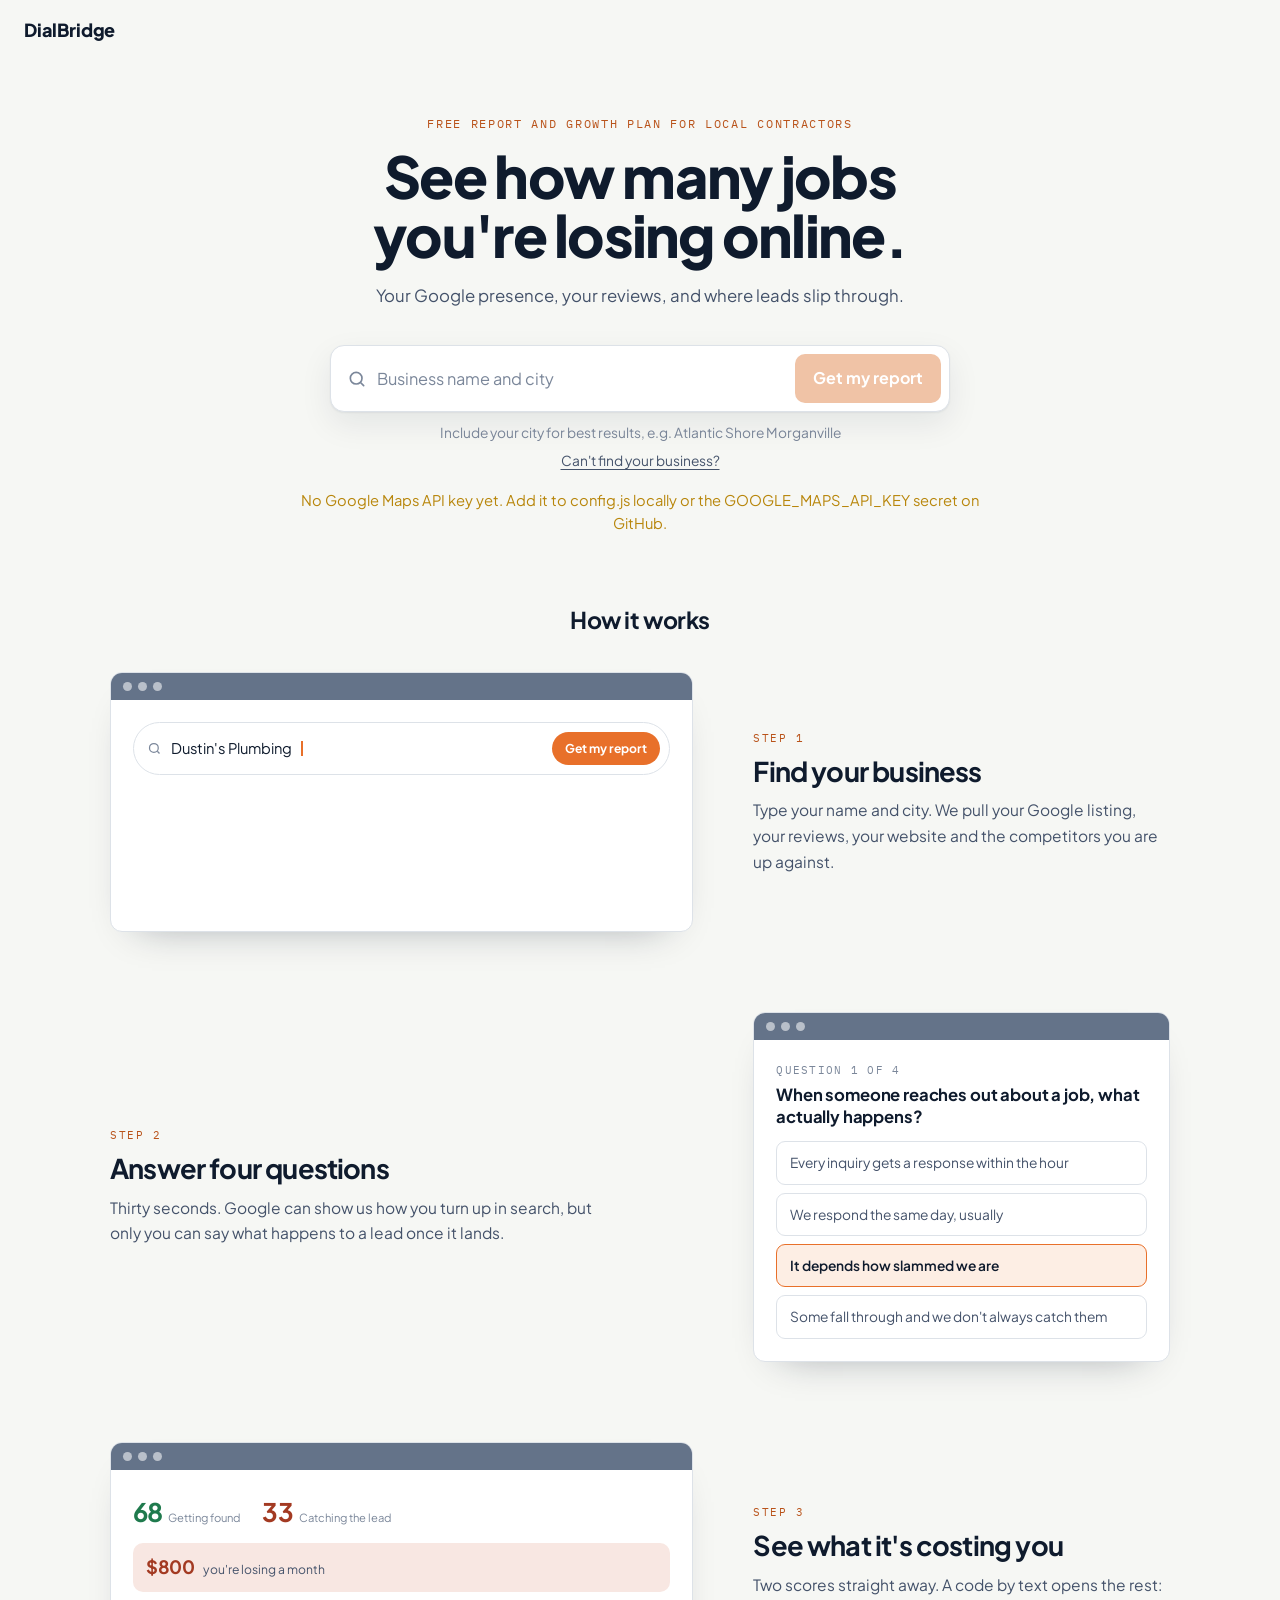
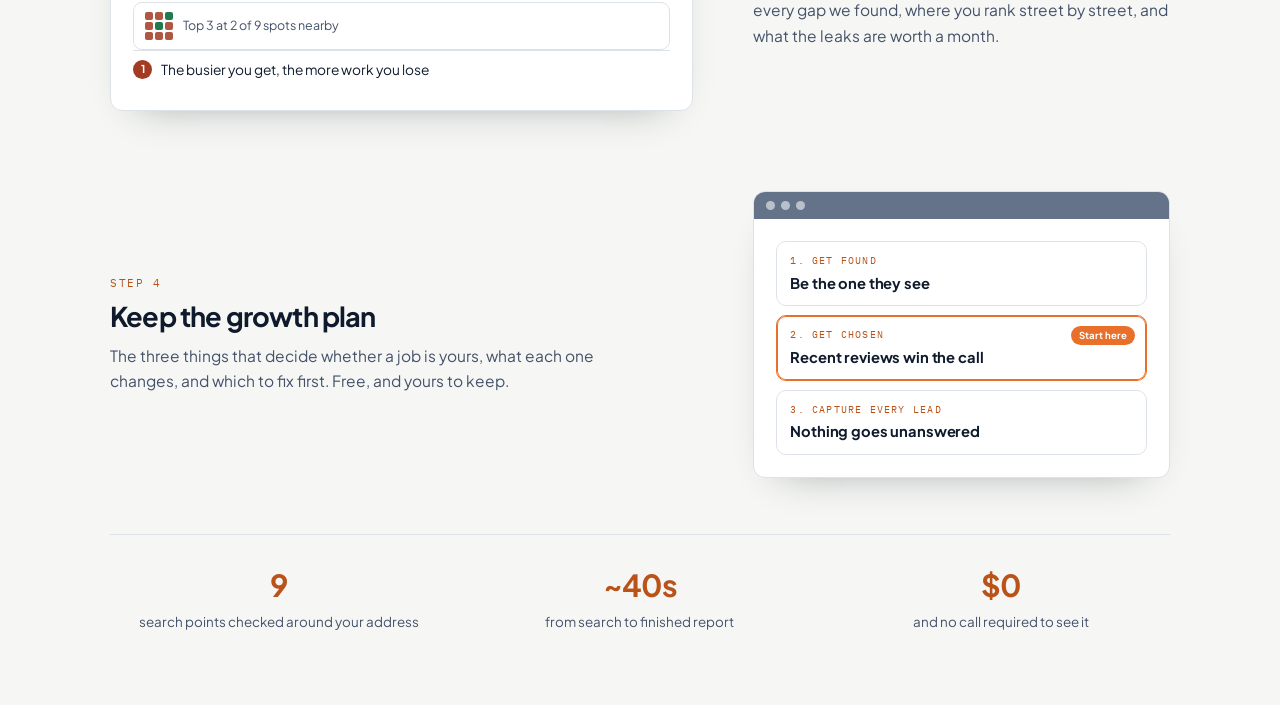
==== commit 454ec266: "Take the bench labels off a page real contractors are using "Experiment build" in the header and "Ex" ====
--- a/index.html
+++ b/index.html
@@ -21,7 +21,6 @@
       </button>
       <button id="homeBrand" class="brand" type="button" title="Back to the start">DialBridge</button>
     </div>
-    <span class="tag">Experiment build</span>
   </header>
 
   <main class="hero">
@@ -82,7 +81,6 @@
         <div><dt>Google Maps</dt><dd id="pMaps"></dd></div>
         <div><dt>Place ID</dt><dd id="pId" class="mono"></dd></div>
       </dl>
-      <p class="note">Experiment view. Next step in the real flow: four questions, then the report.</p>
     </section>
   </main>
 
--- a/styles.css
+++ b/styles.css
@@ -1225,14 +1225,12 @@
   .phone-frame { width: 150px; }
 }
 
-.report-download { text-align: center; padding: 4px 0 8px; }
 .cta-ghost {
   background: var(--surface);
   color: var(--ink);
   border: 1px solid var(--rule);
 }
 .cta-ghost:hover { border-color: var(--accent); color: var(--accent-ink); }
-.download-note { margin: 10px 0 0; font-size: 0.8rem; color: var(--ink-3); }
 
 /* ============ PRINT: the report as a document ============ */
 @media print {
@@ -1247,7 +1245,6 @@
   .scan-done,
   #questionsOverlay,
   .card-gate,
-  .report-download,
   .report-status,
   .cta,
   .cta-link { display: none !important; }
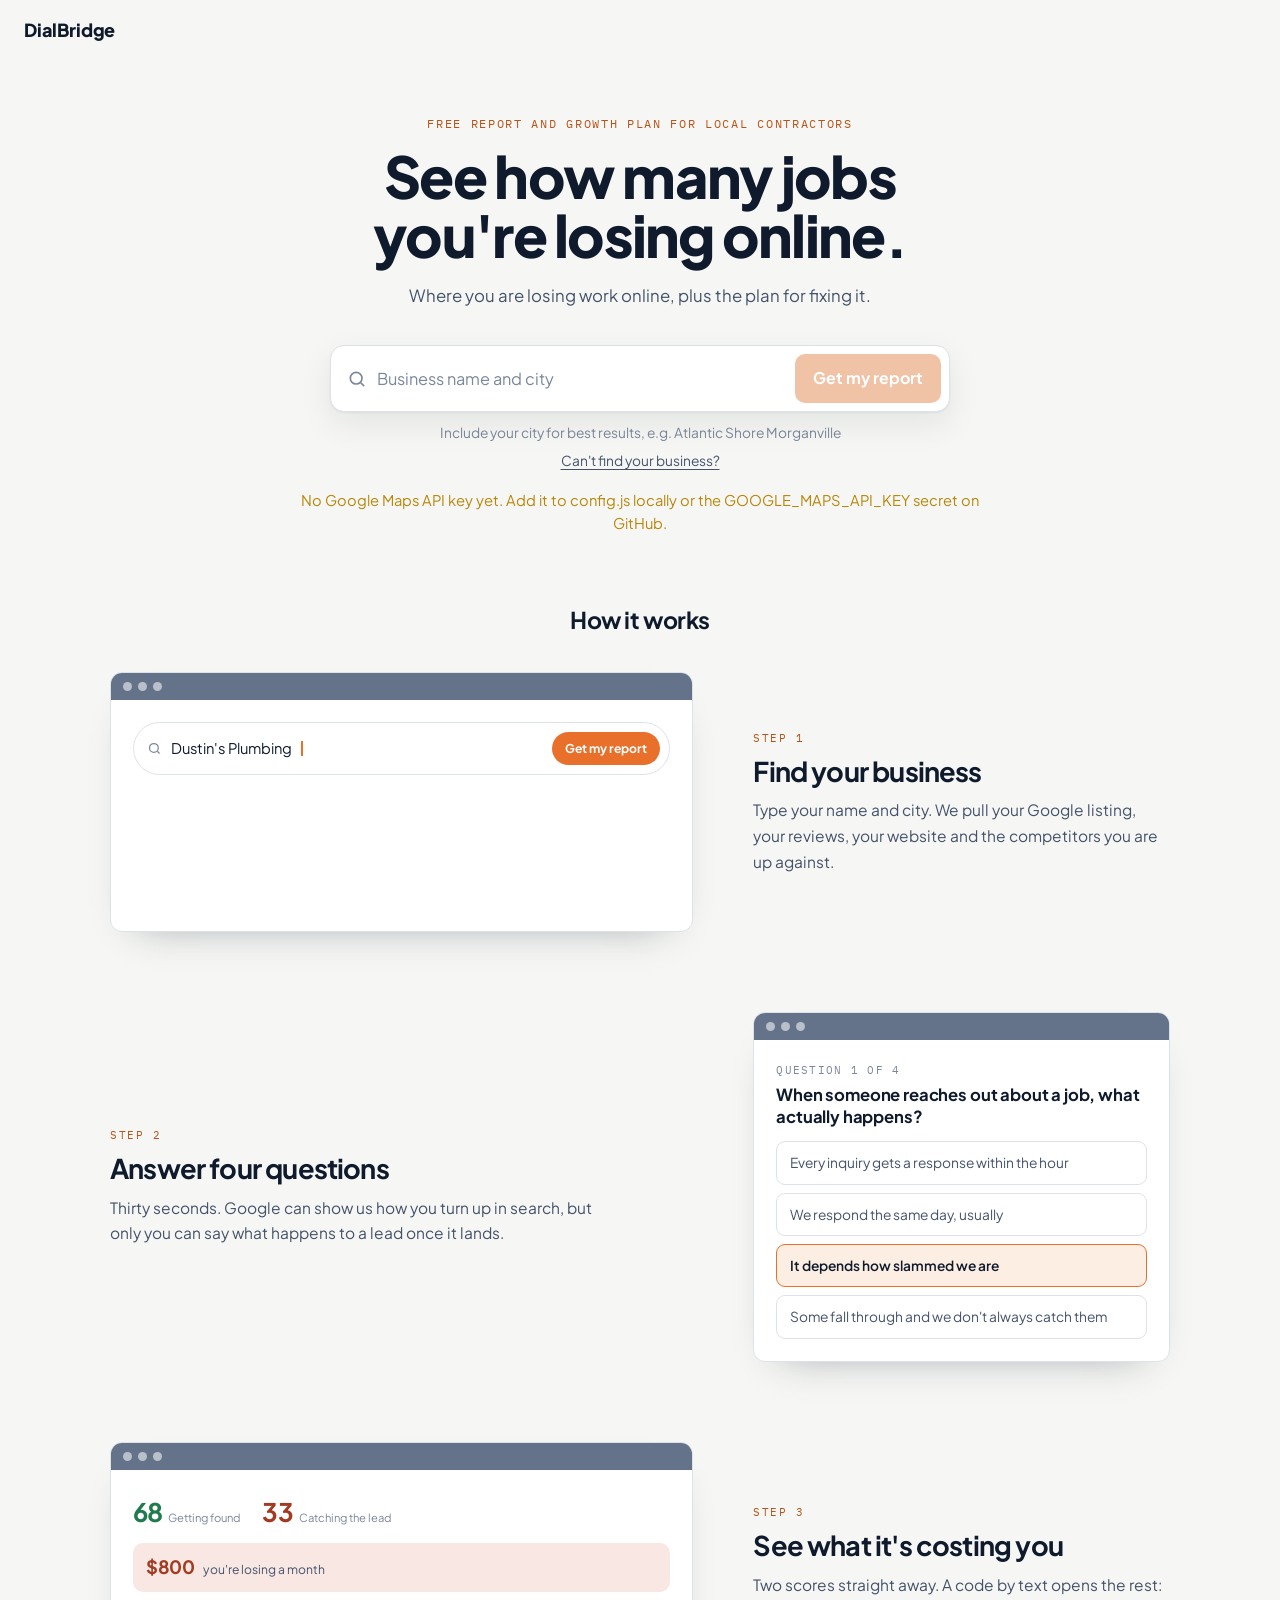
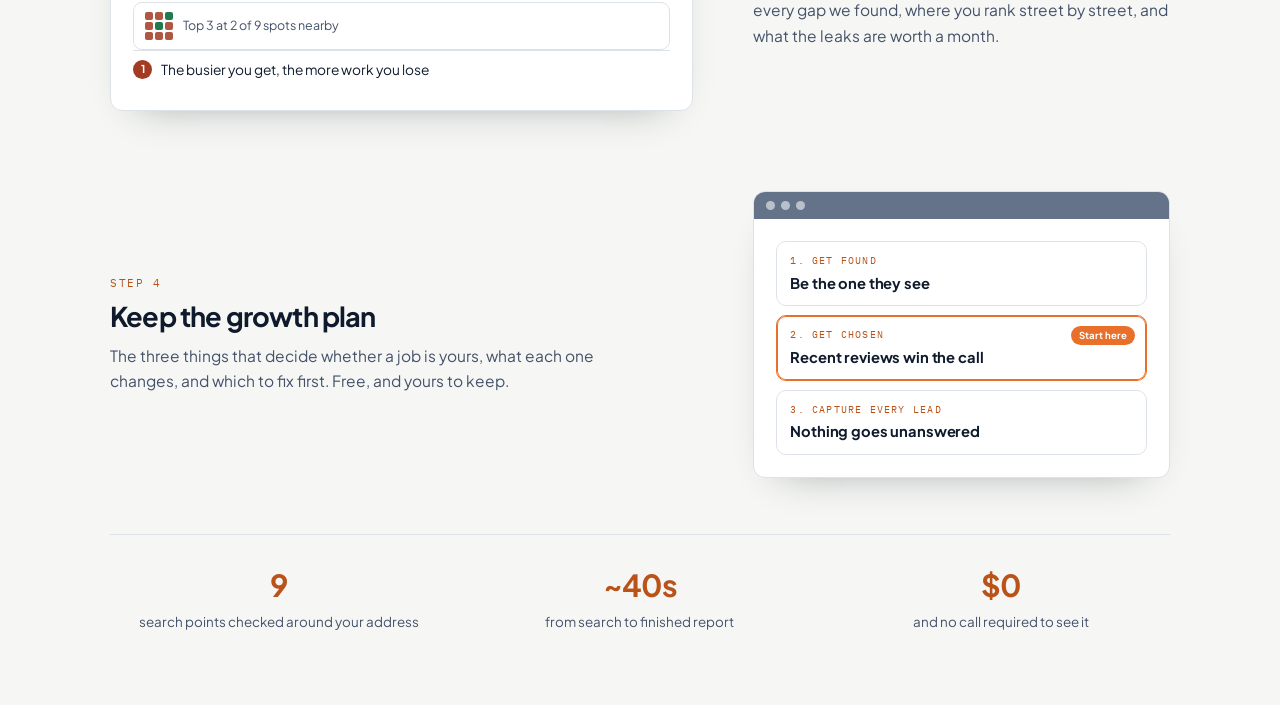
==== commit 56e82ed6: "Make the Blueprint findable, and let the report move People were not discovering the Growth Blueprin" ====
--- a/index.html
+++ b/index.html
@@ -26,7 +26,7 @@
   <main class="hero">
     <p class="eyebrow">Free report and growth plan for local contractors</p>
     <h1>See how many jobs you're losing online.</h1>
-    <p class="sub">Your Google presence, your reviews, and where leads slip through.</p>
+    <p class="sub">Where you are losing work online, plus the plan for fixing it.</p>
 
     <div class="search" id="search">
       <label for="bizInput" class="visually-hidden">Business name</label>
--- a/styles.css
+++ b/styles.css
@@ -574,7 +574,7 @@
   box-shadow: var(--shadow);
   padding: 24px 26px;
 }
-.scan-done h2 { margin: 0 0 14px; font-size: clamp(1.25rem, 3vw, 1.6rem); letter-spacing: -0.02em; text-wrap: balance; }
+.scan-done h2 { margin: 0 0 14px; font-size: clamp(1.25rem, 3vw, 1.6rem); letter-spacing: -0.02em; text-wrap: pretty; }
 .findings { list-style: none; margin: 0 0 14px; padding: 0; display: grid; gap: 10px; }
 .finding { padding: 12px 14px; border-radius: 10px; font-weight: 600; }
 .finding-bad { background: var(--bad-soft); color: var(--bad); }
@@ -653,7 +653,7 @@
 .report-hero-top { display: flex; flex-wrap: wrap; gap: 24px; align-items: center; }
 .report-hero-text { flex: 1 1 280px; min-width: 0; }
 .report-hero .eyebrow { margin: 0 0 6px; }
-.report-hero h2 { margin: 0 0 10px; font-size: clamp(1.35rem, 3.4vw, 1.9rem); letter-spacing: -0.03em; text-wrap: balance; }
+.report-hero h2 { margin: 0 0 10px; font-size: clamp(1.35rem, 3.4vw, 1.9rem); letter-spacing: -0.03em; text-wrap: pretty; }
 .report-hero .lead { margin: 0; color: var(--ink-2); font-size: 1rem; }
 
 .stat-row {
@@ -940,7 +940,7 @@
   letter-spacing: 0.12em;
   color: var(--accent-ink);
 }
-.q-title { margin: 0 0 18px; font-size: clamp(1.1rem, 2.6vw, 1.35rem); letter-spacing: -0.02em; text-wrap: balance; }
+.q-title { margin: 0 0 18px; font-size: clamp(1.1rem, 2.6vw, 1.35rem); letter-spacing: -0.02em; text-wrap: pretty; }
 .q-options { display: grid; gap: 10px; }
 .q-option {
   width: 100%;
@@ -959,7 +959,7 @@
 .q-option:hover { border-color: var(--accent); background: var(--surface); }
 .q-option:active { transform: translateY(1px); }
 .q-option:focus-visible { outline: 3px solid var(--focus); outline-offset: 2px; }
-.q-note { margin: 16px 0 0; font-size: 0.82rem; color: var(--ink-3); }
+.q-intro { margin: 0 0 14px; font-size: 0.92rem; color: var(--ink-2); }
 
 /* two scores side by side: getting found, and catching the lead */
 .hero-rings { display: flex; flex-wrap: wrap; gap: 20px; }
@@ -989,7 +989,6 @@
 }
 .q-overlay .questions { margin: auto; width: 100%; max-width: 560px; }
 body.is-locked { overflow: hidden; }
-.q-intro { margin: 0 0 14px; font-size: 0.92rem; color: var(--ink-2); }
 .questions { position: relative; }
 .q-close {
   position: absolute;
@@ -1692,3 +1691,95 @@
 .mock-minigrid i.is-ok { background: var(--good); opacity: 1; }
 
 @media print { .how { display: none !important; } }
+
+/* ============ MOTION ============ */
+/* --pct has to be registered or the browser treats it as an unanimatable string and the
+   ring snaps to its value instead of filling. */
+@property --pct {
+  syntax: "<number>";
+  inherits: false;
+  initial-value: 0;
+}
+.ring { transition: --pct 1.1s cubic-bezier(0.22, 0.61, 0.36, 1); }
+
+/* Sections arrive rather than appear. The starting state is only ever applied by
+   JavaScript, so without it every section is simply visible. */
+.will-rise {
+  opacity: 0;
+  transform: translateY(10px);
+  transition: opacity 0.5s ease, transform 0.5s cubic-bezier(0.22, 0.61, 0.36, 1);
+}
+.will-rise.is-in { opacity: 1; transform: none; }
+
+/* The blur lifting over half a second is what makes unlocking feel like opening. */
+.locked-wrap { transition: filter 0.55s ease, opacity 0.55s ease; }
+
+/* ============ WHAT IS NEXT ============ */
+/* Two hairline rows straight on the paper, not another card. The page is already a stack
+   of cards, and a signpost that looks like the content is a signpost nobody reads. */
+.nextup {
+  display: grid;
+  gap: 0;
+  border-top: 1px solid var(--rule);
+  margin: 4px 0 2px;
+}
+.nextup-row {
+  display: grid;
+  grid-template-columns: 26px 1fr auto auto;
+  gap: 12px;
+  align-items: center;
+  padding: 11px 2px;
+  border-bottom: 1px solid var(--rule);
+  text-decoration: none;
+  color: inherit;
+}
+.nextup-mark {
+  width: 22px;
+  height: 22px;
+  border-radius: 50%;
+  display: grid;
+  place-items: center;
+  font-size: 0.72rem;
+  font-weight: 700;
+  background: var(--rule);
+  color: var(--ink-2);
+}
+.nextup-mark.is-tick {
+  background: var(--good);
+  color: #fff;
+  animation: tick-in 0.45s cubic-bezier(0.34, 1.56, 0.64, 1) both;
+}
+@keyframes tick-in {
+  from { transform: scale(0.4); opacity: 0; }
+  to { transform: scale(1); opacity: 1; }
+}
+.nextup-name { font-size: 0.92rem; font-weight: 700; }
+.nextup-state { font-size: 0.82rem; color: var(--ink-3); }
+.nextup-go { font-size: 0.95rem; color: var(--ink-3); transition: transform 0.2s ease, color 0.2s ease; }
+
+.nextup-row.is-next { cursor: default; }
+.nextup.is-ready .nextup-row.is-next { cursor: pointer; }
+.nextup.is-ready .nextup-mark { background: var(--accent-soft); color: var(--accent-ink); }
+.nextup.is-ready .nextup-row.is-next:hover .nextup-go { transform: translateX(3px); color: var(--accent-ink); }
+.nextup.is-ready .nextup-row.is-next:hover .nextup-name { color: var(--accent-ink); }
+.nextup-row.is-next:focus-visible { outline: 3px solid var(--focus); outline-offset: 2px; border-radius: 6px; }
+
+@media (max-width: 560px) {
+  .nextup-row { grid-template-columns: 22px 1fr auto; padding: 10px 2px; }
+  .nextup-state { grid-column: 2 / -1; font-size: 0.78rem; }
+}
+
+/* A single quiet line mid-report, not a second offer competing with the first. */
+.blueprint-nudge {
+  margin: 2px 0;
+  font-size: 0.9rem;
+  line-height: 1.55;
+  color: var(--ink-2);
+}
+.blueprint-nudge a { color: var(--accent-ink); font-weight: 600; }
+
+@media (prefers-reduced-motion: reduce) {
+  .ring, .will-rise, .locked-wrap, .nextup-go { transition: none; }
+  .will-rise { opacity: 1; transform: none; }
+  .nextup-mark.is-tick { animation: none; }
+}
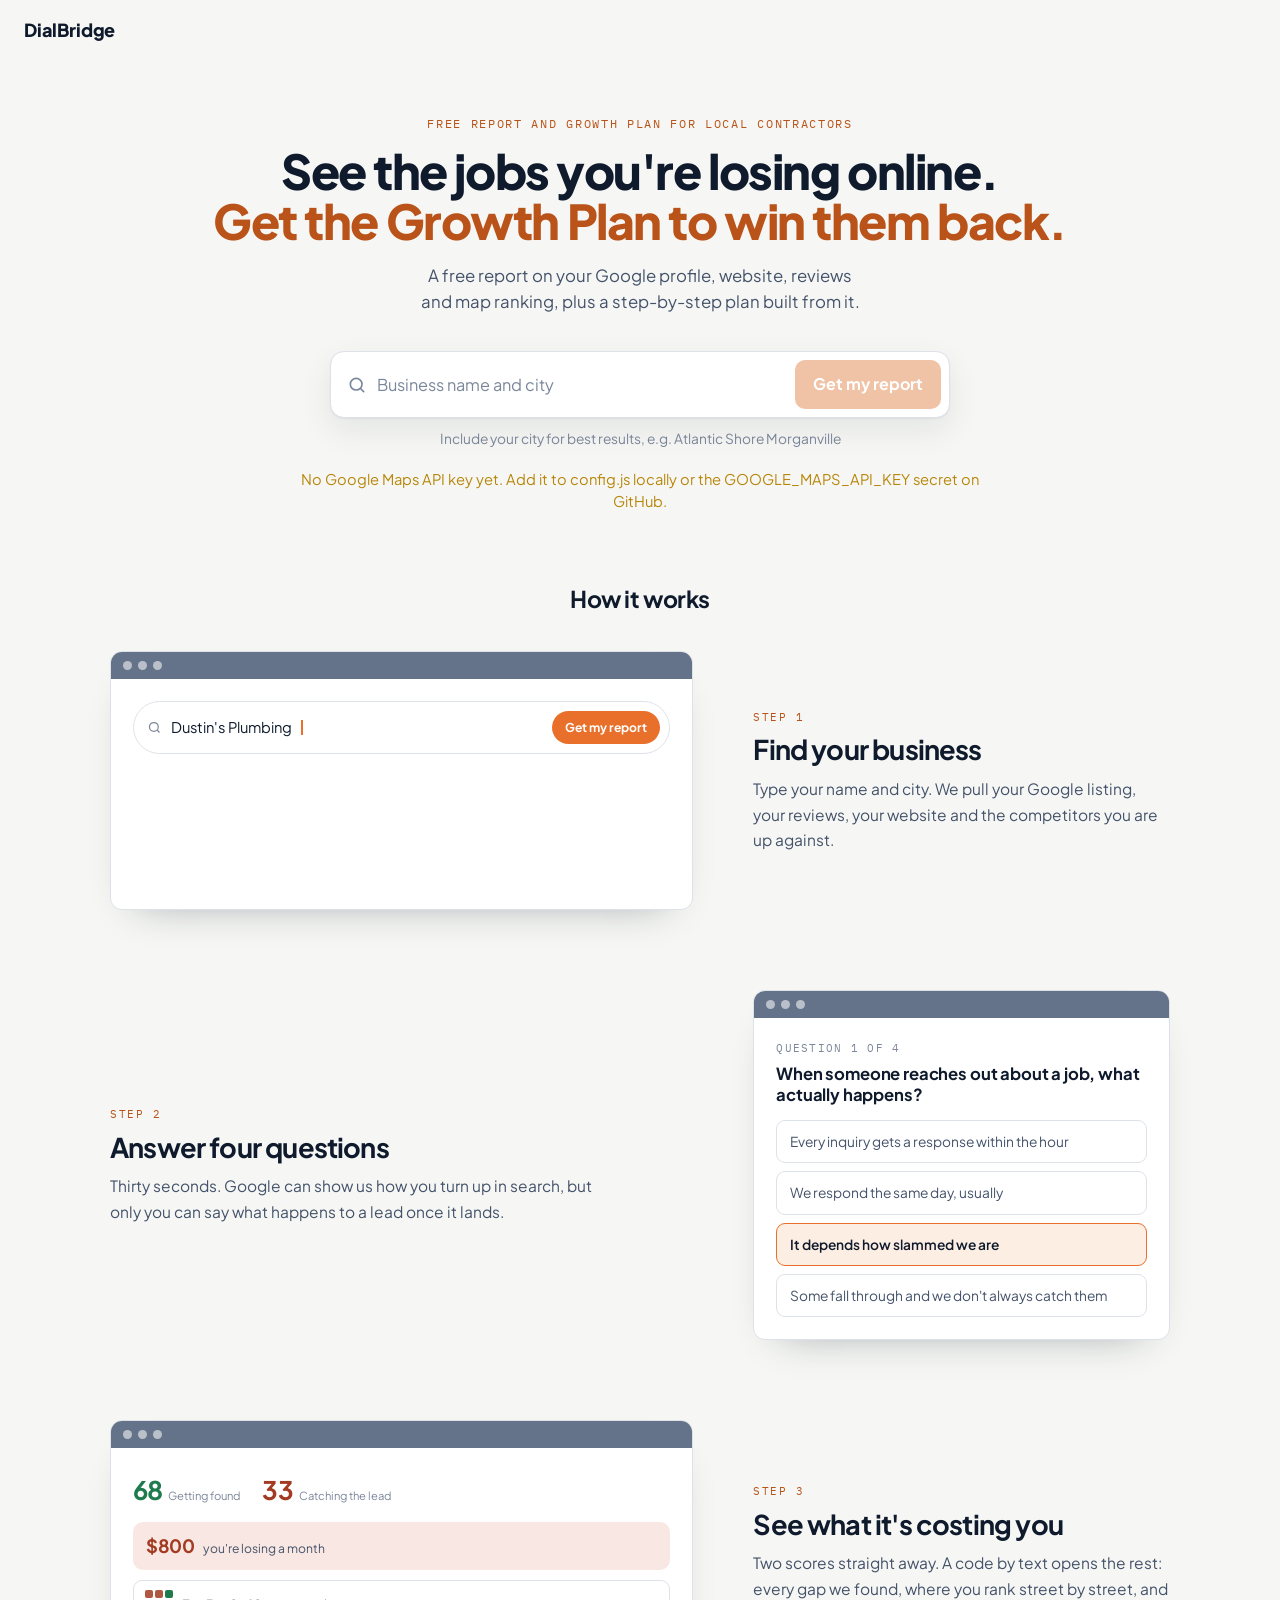
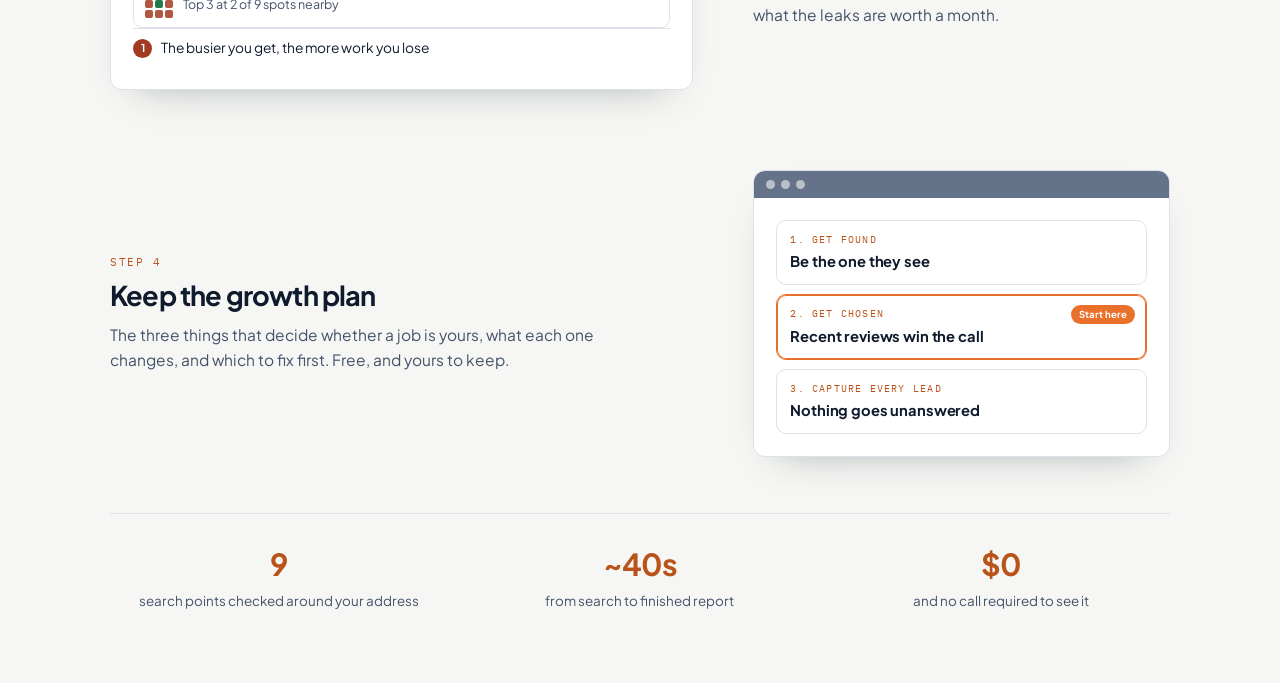
==== commit bf430469: "Headline names the Growth Plan; phone shows each step's words first The landing page headline now ca" ====
--- a/index.html
+++ b/index.html
@@ -25,8 +25,8 @@
 
   <main class="hero">
     <p class="eyebrow">Free report and growth plan for local contractors</p>
-    <h1>See how many jobs you're losing online.</h1>
-    <p class="sub">Where you are losing work online, plus the plan for fixing it.</p>
+    <h1>See the jobs you're losing online. <span class="h1-accent">Get the Growth Plan to win them back.</span></h1>
+    <p class="sub">A free report on your Google profile, website, reviews and map ranking, plus a <span class="nowrap">step-by-step</span> plan built from it.</p>
 
     <div class="search" id="search">
       <label for="bizInput" class="visually-hidden">Business name</label>
@@ -62,7 +62,6 @@
 
       <p id="searchHint" class="hint">Include your city for best results, e.g. Atlantic Shore Morganville</p>
 
-      <button id="cantFind" class="link" type="button">Can't find your business?</button>
     </div>
 
     <p id="status" class="status" role="status" aria-live="polite"></p>
--- a/styles.css
+++ b/styles.css
@@ -1154,15 +1154,6 @@
 
 /* their site in a phone frame, straight from the speed test */
 .shot-row { display: flex; flex-wrap: wrap; gap: 24px; align-items: flex-start; }
-.phone-frame {
-  flex: none;
-  width: 190px;
-  padding: 10px 8px 14px;
-  border-radius: 22px;
-  background: var(--ink);
-  box-shadow: var(--shadow);
-}
-.phone-shot { display: block; width: 100%; border-radius: 14px; background: #fff; }
 .shot-copy { flex: 1 1 260px; min-width: 0; }
 .shot-copy .checks { margin-top: 12px; }
 
@@ -1221,7 +1212,6 @@
 .cta-fine a:hover { color: var(--accent); }
 
 @media (max-width: 560px) {
-  .phone-frame { width: 150px; }
 }
 
 .cta-ghost {
@@ -1408,16 +1398,6 @@
 }
 .unlock-leave { display: block; margin: 16px 0 0; font-size: 0.82rem; color: var(--ink-3); }
 
-.unlock-welcome {
-  margin: 0;
-  padding: 13px 16px;
-  border-radius: 10px;
-  background: var(--good-soft);
-  color: var(--good);
-  font-size: 0.95rem;
-}
-.unlock-welcome strong { font-weight: 800; }
-
 .card-unlock { border-top: 4px solid var(--accent); background: linear-gradient(180deg, #fff, var(--paper)); }
 .card-unlock h3 { margin: 4px 0 8px; font-size: clamp(1.15rem, 2.8vw, 1.4rem); letter-spacing: -0.02em; }
 .unlock-lead { margin: 0 0 16px; color: var(--ink-2); font-size: 0.95rem; line-height: 1.6; max-width: 62ch; }
@@ -1783,3 +1763,1908 @@
   .will-rise { opacity: 1; transform: none; }
   .nextup-mark.is-tick { animation: none; }
 }
+
+/* ============ WHAT THEY ALREADY WON ============ */
+/* Only the capacity track shows this, and it runs above everything else. A business in the
+   top three across eight miles is not going to accept an audit that opens on what is wrong,
+   and it should not have to. */
+.card-won { border-left: 4px solid var(--good); }
+.won-list { list-style: none; margin: 10px 0 0; padding: 0; display: grid; gap: 9px; }
+.won-list li {
+  display: grid; grid-template-columns: 22px 1fr; gap: 11px; align-items: start;
+  font-size: 0.95rem; line-height: 1.5; color: var(--ink);
+}
+.won-list li::before {
+  content: "\2713";
+  width: 22px; height: 22px; border-radius: 50%;
+  background: var(--good-soft); color: var(--good);
+  display: grid; place-items: center; font-size: 0.72rem; font-weight: 800;
+}
+.won-note { margin: 14px 0 0; font-size: 0.9rem; line-height: 1.55; color: var(--ink-2); }
+
+/* ============ THE PLAN, BEHIND THE EMAIL ============ */
+/* Same treatment as the phone gate above it, because it is the same promise: you can see
+   there is something here, and it opens where you are rather than in an inbox. */
+.plan-locked { display: grid; gap: 14px; margin-top: 18px; transition: filter 0.55s ease, opacity 0.55s ease; }
+.plan-locked.is-locked {
+  max-height: 320px;
+  overflow: hidden;
+  position: relative;
+  /* Heavy enough that it reads as "there is something real behind this" rather than as a
+     slightly soft paragraph. At blur(6px) the words were still half-legible, which makes
+     the gate feel like a formality instead of a trade. */
+  filter: blur(11px);
+  opacity: 0.42;
+  pointer-events: none;
+  user-select: none;
+}
+.plan-locked.is-locked::after {
+  content: "";
+  position: absolute; inset: auto 0 0 0; height: 170px;
+  background: linear-gradient(180deg, rgba(255, 255, 255, 0), var(--surface));
+}
+
+.plan-steps { list-style: none; margin: 0; padding: 0; display: grid; gap: 14px; }
+.plan-step { display: grid; grid-template-columns: 30px 1fr; gap: 14px; align-items: start; }
+.plan-step-n {
+  width: 30px; height: 30px; border-radius: 50%;
+  background: var(--ink); color: #fff;
+  display: grid; place-items: center; font-size: 0.82rem; font-weight: 700;
+}
+.plan-step-t { margin: 3px 0 4px; font-size: 0.98rem; font-weight: 700; line-height: 1.35; }
+.plan-step-fix { margin: 0; font-size: 0.9rem; line-height: 1.55; color: var(--ink-2); }
+
+@media (prefers-reduced-motion: reduce) {
+  .plan-locked { transition: none; }
+}
+
+/* ============ THE CENTRE PIN IS THEM ============ */
+/* The caption already said the middle one is their address and it still was not obvious:
+   people read the map before the sentence under it. */
+.heat-pin.is-you {
+  box-shadow: 0 0 0 3px var(--surface), 0 0 0 6px var(--ink);
+  z-index: 3;
+}
+.heat-pin.is-you::after {
+  content: "YOUR BUSINESS";
+  position: absolute;
+  top: calc(100% + 7px);
+  left: 50%;
+  transform: translateX(-50%);
+  background: var(--ink);
+  color: #fff;
+  font-size: 0.6rem;
+  font-weight: 800;
+  letter-spacing: 0.08em;
+  padding: 2px 7px;
+  border-radius: 999px;
+  white-space: nowrap;
+}
+@media (max-width: 560px) {
+  .heat-pin.is-you::after { content: "YOU"; font-size: 0.55rem; padding: 2px 6px; }
+}
+.map-legend .is-you-key::before {
+  background: var(--surface);
+  box-shadow: 0 0 0 2px var(--ink);
+}
+
+/* ============ THE PLAN GATE ============ */
+/* Centred, and the blur has to read as "there is something real behind this" rather than
+   as a slightly soft paragraph. */
+.card-plan { text-align: center; }
+/* Only the gate's own eyebrow is centred. The one heading the close sits over left-aligned
+   steps, and centring it there just looked like a mistake. */
+.card-plan > .eyebrow { text-align: center; }
+.plan-close .eyebrow { text-align: left; }
+.card-plan h3 {
+  margin: 6px auto 12px;
+  font-size: clamp(1.45rem, 3.6vw, 2rem);
+  letter-spacing: -0.03em;
+  max-width: 26ch;
+  text-wrap: balance;
+}
+.card-plan .plan-lead { margin: 0 auto; max-width: 52ch; font-size: 1.02rem; }
+.card-plan .plan-form { margin: 22px auto 0; max-width: 520px; }
+.card-plan .plan-form-label { display: block; text-align: center; }
+.card-plan .gate-note { text-align: center; }
+.card-plan .gate-fine { max-width: 60ch; margin-left: auto; margin-right: auto; }
+
+/* The plan itself stays left-aligned once it is open; centred body copy is hard to read. */
+.plan-locked { text-align: left; }
+
+/* ---- two real listings, side by side ---- */
+.compare { display: grid; grid-template-columns: 1fr 1fr; gap: 18px; align-items: start; }
+.panel {
+  margin: 0; display: grid; gap: 0;
+  border: 1px solid var(--rule); border-radius: 12px; overflow: hidden;
+  background: var(--surface);
+}
+.panel-tag {
+  display: flex; align-items: center; gap: 7px;
+  padding: 9px 13px; font-size: 0.8rem; font-weight: 700;
+}
+.panel-tag.is-bad { background: var(--bad-soft); color: var(--bad); }
+.panel-tag.is-good { background: var(--good-soft); color: var(--good); }
+.panel-shot { display: block; width: 100%; height: auto; border-top: 1px solid var(--rule); }
+.panel-notes {
+  list-style: none; margin: 0; padding: 13px;
+  display: grid; gap: 7px;
+  border-top: 1px solid var(--rule);
+  font-size: 0.83rem; line-height: 1.45; color: var(--ink-2);
+}
+.panel-notes li { display: flex; gap: 8px; }
+.panel-notes li::before { flex: none; font-weight: 700; }
+.panel-notes li.bad::before { content: "\2715"; color: var(--bad); }
+.panel-notes li.good::before { content: "\2713"; color: var(--good); }
+
+/* ---- a real thread, beside what it is doing ---- */
+.showcase { display: grid; grid-template-columns: minmax(0, 260px) 1fr; gap: 22px; align-items: start; }
+.device {
+  border: 1px solid var(--rule); border-radius: 16px; overflow: hidden;
+  background: var(--surface); box-shadow: var(--shadow);
+}
+.device img { display: block; width: 100%; height: auto; }
+.showcase-notes {
+  list-style: none; margin: 0; padding: 0;
+  display: grid; gap: 14px; align-content: start;
+  font-size: 0.94rem; line-height: 1.6; color: var(--ink-2);
+}
+.showcase-notes b { color: var(--ink); }
+
+/* ---- the close: the order, the number, the ask ---- */
+.plan-close { margin-top: 34px; padding-top: 26px; border-top: 1px solid var(--rule); }
+.seq { list-style: none; margin: 12px 0 0; padding: 0; display: grid; gap: 1px; background: var(--rule);
+       border: 1px solid var(--rule); border-radius: 12px; overflow: hidden; }
+.seq-step { background: var(--surface); padding: 14px 16px; display: grid; gap: 4px; }
+.seq-when { font-size: 0.72rem; font-weight: 700; letter-spacing: 0.08em; text-transform: uppercase; color: var(--accent-ink); }
+.seq-what { font-size: 0.93rem; line-height: 1.6; color: var(--ink-2); }
+.plan-money { margin: 16px 0 0; font-size: 0.9rem; line-height: 1.6; color: var(--ink-3); }
+
+.plan-ask {
+  margin-top: 22px; padding: 20px;
+  background: var(--ink); color: #fff; border-radius: 12px;
+}
+.plan-ask h4 { margin: 0 0 8px; font-size: 1.1rem; letter-spacing: -0.02em; }
+.plan-ask p { margin: 0; font-size: 0.94rem; line-height: 1.65; color: #cfd7e2; max-width: 60ch; }
+
+@media (max-width: 640px) {
+  .compare { grid-template-columns: 1fr; gap: 14px; }
+  .showcase { grid-template-columns: 1fr; gap: 16px; }
+  .device { max-width: 280px; }
+}
+
+/* ============ WHAT THE HOMEOWNER ACTUALLY SEES ============ */
+/* Three cards reading "#19 / X / X" was a scoreboard for a game nobody explained. The list
+   itself needs no explaining: these are the companies taking your calls, and that is you
+   underneath them. */
+.searchlist { display: grid; gap: 10px; }
+.sr-head { margin: 0; font-size: 0.95rem; color: var(--ink-2); }
+.sr-head b { color: var(--ink); }
+.sr-list {
+  list-style: none; margin: 0; padding: 0;
+  border: 1px solid var(--rule); border-radius: 12px; overflow: hidden;
+  background: var(--surface);
+}
+.sr-row {
+  display: grid;
+  grid-template-columns: 34px minmax(0, 1fr) auto auto;
+  align-items: center; gap: 4px 12px;
+  padding: 12px 14px;
+  border-top: 1px solid var(--rule);
+  font-size: 0.93rem;
+}
+.sr-list > .sr-row:first-child { border-top: 0; }
+.sr-pos {
+  font-family: "IBM Plex Mono", ui-monospace, monospace;
+  font-size: 0.95rem; font-weight: 600; color: var(--ink-3);
+}
+.sr-name { font-weight: 600; color: var(--ink); overflow-wrap: anywhere; }
+.sr-stars { color: var(--warn); font-size: 0.88rem; white-space: nowrap; }
+.sr-reviews { color: var(--ink-3); font-size: 0.85rem; white-space: nowrap; }
+
+.sr-gap {
+  padding: 4px 14px 6px 22px;
+  border-top: 1px solid var(--rule);
+  color: var(--ink-3); font-size: 0.9rem; letter-spacing: 0.2em;
+}
+.sr-row.is-me {
+  background: var(--bad-soft);
+  border-top: 1px solid var(--bad);
+}
+.sr-row.is-me .sr-pos, .sr-row.is-me .sr-name { color: var(--bad); }
+.sr-you {
+  grid-column: 2 / -1;
+  justify-self: start;
+  font-size: 0.68rem; font-weight: 700; letter-spacing: 0.1em; text-transform: uppercase;
+  color: #fff; background: var(--bad);
+  padding: 2px 7px; border-radius: 999px;
+}
+.sr-cap { margin: 0; font-size: 0.85rem; color: var(--ink-3); }
+
+/* ============ THE PRODUCT LINE ============ */
+/* Problem, mechanism, then the thing that runs it. Without the third beat the plan read as
+   homework for somebody else to do. */
+.play-you-tag,
+.play-us-tag {
+  display: block;
+  font-size: 0.68rem; font-weight: 700; letter-spacing: 0.1em; text-transform: uppercase;
+  margin-bottom: 5px;
+}
+.play-you-tag { color: var(--bad); }
+.play-us {
+  display: grid; gap: 7px;
+  padding: 15px 17px;
+  background: var(--ink); color: #fff;
+  border-radius: 10px;
+}
+.play-us-tag { color: var(--accent); margin-bottom: 0; }
+.play-us p { margin: 0; font-size: 0.94rem; line-height: 1.6; color: #e4e9f0; max-width: 64ch; }
+
+/* ============ THE PRIZE ============ */
+.prize { margin: 2px 0 4px; }
+.prize-n {
+  margin: 0;
+  font-size: clamp(1.9rem, 5.4vw, 2.9rem);
+  font-weight: 800; letter-spacing: -0.035em; line-height: 1.05;
+  text-wrap: balance;
+}
+.prize-v {
+  margin: 8px 0 0;
+  font-size: clamp(1rem, 2.4vw, 1.2rem);
+  color: var(--accent-ink); font-weight: 600;
+}
+.prize-now { margin: 12px auto 0; max-width: 46ch; font-size: 0.93rem; color: var(--ink-2); line-height: 1.6; }
+
+.leak-note { margin: 12px auto 0; text-align: center; font-size: 0.83rem; line-height: 1.6; color: var(--ink-3); max-width: 62ch; }
+
+@media (max-width: 640px) {
+  .sr-row { grid-template-columns: 28px minmax(0, 1fr) auto; row-gap: 2px; padding: 11px 12px; }
+  .sr-reviews { grid-column: 2 / -1; }
+  .sr-stars { grid-column: 3; }
+}
+
+/* ============ ONE QUOTE, TWICE ============ */
+/* No screenshot exists for a thing that does not happen, so this one is drawn. */
+.quotetrack { display: grid; gap: 10px; }
+.qt-row {
+  display: grid; gap: 8px;
+  padding: 14px 16px;
+  border: 1px solid var(--rule); border-radius: 12px;
+  background: var(--surface);
+}
+.qt-row.tone-bad { border-left: 3px solid var(--bad); }
+.qt-row.tone-good { border-left: 3px solid var(--good); }
+.qt-label {
+  font-size: 0.7rem; font-weight: 700; letter-spacing: 0.09em; text-transform: uppercase;
+  color: var(--ink-3);
+}
+.qt-row.tone-bad .qt-label { color: var(--bad); }
+.qt-row.tone-good .qt-label { color: var(--good); }
+.qt-steps {
+  list-style: none; margin: 0; padding: 0;
+  display: flex; flex-wrap: wrap; align-items: center; gap: 6px 4px;
+}
+.qt-step, .qt-end {
+  font-size: 0.82rem; line-height: 1.3;
+  padding: 6px 10px; border-radius: 7px;
+  background: var(--paper); color: var(--ink-2);
+  white-space: nowrap;
+}
+.qt-steps li + li::before {
+  content: "\203A";
+  margin-right: 8px; margin-left: -2px;
+  color: var(--ink-3); font-weight: 700;
+}
+.qt-end { font-weight: 700; }
+.qt-row.tone-bad .qt-end { background: var(--bad-soft); color: var(--bad); }
+.qt-row.tone-good .qt-end { background: var(--good-soft); color: var(--good); }
+.qt-cap { margin: 2px 0 0; font-size: 0.85rem; color: var(--ink-3); }
+
+@media (max-width: 560px) {
+  .qt-step, .qt-end { font-size: 0.76rem; padding: 5px 8px; }
+}
+
+/* ============ THE PHONE ============ */
+/* What made the old one read as a placeholder was not detail, it was proportion: one
+   radius, one flat fill, no bezel logic. This is built the way the object is: concentric
+   corner radii (body radius minus bezel = screen radius), an even bezel all the way
+   round, buttons that sit a pixel proud of the edge, and a status bar that is quiet. */
+.shot-device { flex: none; width: 236px; display: grid; gap: 12px; }
+.device-phone { display: grid; gap: 8px; }
+
+.dp-body {
+  position: relative;
+  padding: 5px;                   /* the bezel */
+  border-radius: 34px;            /* screen radius 29 + 5 bezel */
+  background: linear-gradient(160deg, #3d4553 0%, #20262f 42%, #171b22 100%);
+  box-shadow:
+    0 0 0 1px rgba(255, 255, 255, 0.16) inset,
+    0 1px 1px rgba(255, 255, 255, 0.22) inset,
+    0 18px 38px rgba(15, 27, 45, 0.28),
+    0 3px 8px rgba(15, 27, 45, 0.18);
+}
+.dp-screen {
+  position: relative;
+  border-radius: 29px;
+  overflow: hidden;
+  background: #fff;
+  display: grid;
+  grid-template-rows: auto 1fr;
+}
+
+/* buttons, a pixel proud of the rail */
+.dp-btn { position: absolute; width: 2px; border-radius: 2px; background: #2b323d; }
+.dp-mute   { left: -2px; top: 78px;  height: 20px; }
+.dp-vol-up { left: -2px; top: 108px; height: 32px; }
+.dp-vol-dn { left: -2px; top: 148px; height: 32px; }
+.dp-power  { right: -2px; top: 120px; height: 46px; }
+
+.dp-status {
+  position: relative;
+  display: flex; align-items: center; justify-content: space-between;
+  padding: 8px 15px 6px;
+  background: #fff;
+  color: #11151b;
+  font-size: 10px; font-weight: 600;
+  letter-spacing: 0.01em;
+}
+.dp-time { font-variant-numeric: tabular-nums; }
+.dp-island {
+  position: absolute; left: 50%; top: 5px; transform: translateX(-50%);
+  width: 56px; height: 15px; border-radius: 999px; background: #0b0e13;
+}
+.dp-icons { width: 40px; height: 11px; color: #11151b; }
+
+.dp-view { position: relative; background: #fff; min-height: 300px; overflow: hidden; }
+.dp-shot { display: block; width: 100%; height: auto; }
+.dp-home {
+  position: absolute; left: 50%; bottom: 5px; transform: translateX(-50%);
+  width: 84px; height: 4px; border-radius: 999px;
+  background: rgba(10, 14, 20, 0.32);
+  z-index: 2;
+}
+.dp-label { margin: 0; text-align: center; font-size: 0.78rem; color: var(--ink-3); }
+
+/* ---- the playback ---- */
+.lp-controls { display: grid; gap: 7px; }
+.lp-bar { height: 4px; border-radius: 999px; background: var(--rule); overflow: hidden; }
+.lp-bar-fill { display: block; height: 100%; width: 0; border-radius: 999px; background: var(--accent); }
+.lp-row { display: flex; align-items: center; justify-content: space-between; gap: 10px; }
+.lp-clock {
+  font-family: "IBM Plex Mono", ui-monospace, monospace;
+  font-size: 0.86rem; font-weight: 600; color: var(--ink);
+  font-variant-numeric: tabular-nums;
+}
+.lp-replay {
+  border: 0; background: none; padding: 2px 0;
+  font: inherit; font-size: 0.8rem; color: var(--accent-ink);
+  cursor: pointer; display: inline-flex; align-items: center; gap: 5px;
+}
+.lp-replay:hover { text-decoration: underline; }
+
+/* ---- speed as time, not as a grade ---- */
+.loadline { margin: 16px 0 4px; display: grid; gap: 10px; }
+.ll-row {
+  display: grid;
+  grid-template-columns: minmax(0, 132px) 1fr 44px;
+  align-items: center; gap: 12px;
+}
+.ll-lab { font-size: 0.82rem; color: var(--ink-2); }
+.ll-track {
+  position: relative;
+  height: 10px; border-radius: 999px;
+  background: var(--rule);
+  overflow: hidden;
+}
+.ll-fill { display: block; height: 100%; border-radius: 999px; }
+.ll-fill.tone-good { background: var(--good); }
+.ll-fill.tone-warn { background: var(--accent); }
+.ll-fill.tone-bad { background: var(--bad); }
+.ll-line {
+  position: absolute; top: -2px; bottom: -2px; width: 0;
+  border-left: 2px dashed rgba(15, 27, 45, 0.45);
+}
+.ll-val {
+  font-family: "IBM Plex Mono", ui-monospace, monospace;
+  font-size: 0.86rem; font-weight: 600; text-align: right;
+  font-variant-numeric: tabular-nums;
+}
+.ll-val.tone-good { color: var(--good); }
+.ll-val.tone-warn { color: var(--accent-ink); }
+.ll-val.tone-bad { color: var(--bad); }
+.ll-key { margin: 2px 0 0; font-size: 0.76rem; color: var(--ink-3); }
+
+@media (max-width: 640px) {
+  .shot-device { width: 100%; max-width: 250px; margin: 0 auto; }
+  .ll-row { grid-template-columns: minmax(0, 104px) 1fr 40px; gap: 9px; }
+  .ll-lab { font-size: 0.76rem; }
+}
+
+/* ============ FACTS INSTEAD OF A PARAGRAPH ============ */
+/* The "why it works" prose was the part a tired contractor scrolled past, and it was doing
+   the job the picture should do. */
+.play-facts {
+  list-style: none; margin: 0; padding: 0;
+  display: grid; grid-template-columns: repeat(3, 1fr); gap: 16px;
+}
+.play-facts li {
+  display: grid; gap: 4px; align-content: start;
+  padding-top: 11px; border-top: 2px solid var(--rule);
+}
+.pf-n {
+  font-family: "IBM Plex Mono", ui-monospace, monospace;
+  font-size: 0.98rem; font-weight: 600; color: var(--accent-ink);
+  letter-spacing: -0.01em;
+}
+.pf-t { font-size: 0.85rem; line-height: 1.5; color: var(--ink-2); }
+
+/* ============ THE ANSWER AN ASSISTANT GIVES ============ */
+.airep { display: grid; gap: 8px; }
+.ai-win {
+  border: 1px solid var(--rule); border-radius: 14px; overflow: hidden;
+  background: var(--surface);
+}
+.ai-bar {
+  display: flex; align-items: center; gap: 8px;
+  padding: 9px 14px; border-bottom: 1px solid var(--rule);
+  background: var(--paper);
+}
+.ai-dot { width: 9px; height: 9px; border-radius: 50%; background: var(--good); flex: none; }
+.ai-bar-t { font-size: 0.72rem; font-weight: 700; letter-spacing: 0.08em; text-transform: uppercase; color: var(--ink-3); }
+.ai-ask {
+  margin: 0; padding: 14px 16px 12px;
+  font-size: 1rem; font-weight: 600; color: var(--ink);
+}
+.ai-say { padding: 0 16px 16px; border-top: 1px dashed var(--rule); padding-top: 14px; margin: 0 16px; }
+.ai-intro { margin: 0 0 10px; font-size: 0.9rem; color: var(--ink-2); line-height: 1.55; }
+.ai-list { margin: 0; padding-left: 20px; display: grid; gap: 8px; }
+.ai-list li { font-size: 0.9rem; color: var(--ink-2); }
+.ai-list b { display: block; color: var(--ink); font-weight: 600; }
+.ai-miss {
+  margin: 0; padding: 11px 14px;
+  border-radius: 10px; background: var(--bad-soft); color: var(--bad);
+  font-size: 0.9rem;
+}
+.ai-miss b { font-weight: 700; }
+
+/* ============ THE REVIEW GAP, DRAWN ============ */
+.reviewgap { display: grid; gap: 12px; }
+.rg-row { display: grid; grid-template-columns: minmax(0, 1fr); gap: 6px; }
+.rg-name { font-size: 0.88rem; font-weight: 600; color: var(--ink); }
+.rg-row.is-me .rg-name { color: var(--bad); }
+.rg-track { height: 22px; border-radius: 6px; background: var(--rule); overflow: hidden; }
+.rg-fill { display: block; height: 100%; border-radius: 6px; background: var(--ink-3); }
+.rg-row.is-me .rg-fill { background: var(--bad); }
+.rg-n {
+  font-family: "IBM Plex Mono", ui-monospace, monospace;
+  font-size: 0.9rem; color: var(--ink);
+}
+.rg-n b { font-size: 1.15rem; font-weight: 600; }
+.rg-stars { color: var(--warn); font-family: inherit; }
+
+@media (max-width: 700px) {
+  .play-facts { grid-template-columns: 1fr; gap: 12px; }
+  .play-facts li { padding-top: 9px; }
+}
+
+/* A service-area business gets no grid, so the section shows the market instead. */
+.nomap-market { margin: 16px 0 14px; display: grid; gap: 10px; }
+
+/* ============ THE PLAN, AS A PRODUCT ============ */
+/* Alternating, calm, and mostly whitespace. The old version stacked a heading, a red
+   label, a picture, three columns of facts and a black slab, which is five voices
+   competing. Here the product name leads, the gap sits under it in one line, the list says
+   what is in it, and the result is the only thing given any emphasis. */
+.features { list-style: none; margin: 8px 0 0; padding: 0; display: grid; gap: 0; }
+
+.fb {
+  display: grid;
+  grid-template-columns: minmax(0, 1fr) minmax(0, 1.05fr);
+  gap: 48px;
+  align-items: center;
+  padding: 48px 0;
+  border-top: 1px solid var(--rule);
+}
+.fb:first-child { border-top: 0; padding-top: 18px; }
+/* Every other one flips, so the eye zigzags instead of running down one rail. */
+.fb:nth-child(even) { grid-template-columns: minmax(0, 1.18fr) minmax(0, 0.82fr); }
+.fb:nth-child(even) .fb-copy { order: 2; }
+
+.fb-letter {
+  display: block;
+  font-family: "IBM Plex Mono", ui-monospace, monospace;
+  font-size: 0.74rem; font-weight: 600; letter-spacing: 0.1em;
+  color: var(--ink-3); margin-bottom: 18px;
+}
+.fb-name {
+  margin: 0 0 12px;
+  font-size: clamp(1.5rem, 3.4vw, 2.05rem);
+  font-weight: 800; letter-spacing: -0.035em; line-height: 1.12;
+  text-wrap: balance;
+}
+.fb-issue { margin: 0 0 22px; font-size: 1rem; line-height: 1.6; color: var(--ink-2); max-width: 46ch; }
+
+.fb-list { list-style: none; margin: 0; padding: 0; display: grid; }
+.fb-list li {
+  display: grid; grid-template-columns: 22px 1fr; gap: 12px; align-items: start;
+  padding: 13px 0;
+  border-bottom: 1px solid var(--rule);
+  font-size: 0.95rem; line-height: 1.5; color: var(--ink);
+}
+.fb-list li:first-child { border-top: 1px solid var(--rule); }
+.fb-list li::before {
+  content: "\2713";
+  color: var(--good); font-weight: 700; font-size: 0.95rem; line-height: 1.5;
+}
+
+.fb-result { margin-top: 22px; }
+.fb-result-tag {
+  display: block;
+  font-size: 0.68rem; font-weight: 700; letter-spacing: 0.1em; text-transform: uppercase;
+  color: var(--accent-ink); margin-bottom: 7px;
+}
+.fb-result-t { margin: 0; font-size: 1rem; line-height: 1.6; color: var(--ink); font-weight: 600; max-width: 48ch; }
+.fb-result-n { margin: 8px 0 0; font-size: 0.78rem; line-height: 1.5; color: var(--ink-3); max-width: 50ch; }
+
+/* The artwork sits on its own soft ground, which is what stops a screenshot from looking
+   like it fell onto the page. */
+.fb-art {
+  background: var(--paper);
+  border-radius: 22px;
+  padding: 26px;
+  display: grid; align-content: center;
+}
+.fb-art > * { margin: 0; }
+.fb-art .play-visual { margin: 0; }
+
+@media (max-width: 860px) {
+  .fb { grid-template-columns: 1fr; gap: 26px; padding: 34px 0; }
+  .fb:nth-child(even) .fb-copy { order: 0; }
+  .fb-art { padding: 18px; border-radius: 16px; }
+}
+
+/* ============ THEIR OWN LISTING, MARKED UP ============ */
+/* Rebuilt from the Places data rather than screenshotted off Google, so it never breaks
+   and we can put a marker exactly on the field that is empty. */
+.gl-card {
+  background: var(--surface);
+  border: 1px solid var(--rule);
+  border-radius: 14px;
+  overflow: hidden;
+  box-shadow: 0 1px 2px rgba(15, 27, 45, 0.05), 0 10px 26px rgba(15, 27, 45, 0.07);
+}
+.gl-photo { aspect-ratio: 16 / 9; background: var(--rule); }
+.gl-photo img { display: block; width: 100%; height: 100%; object-fit: cover; }
+.gl-photo.is-empty {
+  display: grid; place-items: center; gap: 8px; align-content: center;
+  background: repeating-linear-gradient(45deg, #eef0f3 0 10px, #e7eaee 10px 20px);
+}
+.gl-empty-t { font-size: 0.85rem; color: var(--ink-3); }
+
+.gl-head { padding: 14px 16px 12px; }
+.gl-name { margin: 0 0 5px; font-size: 1.05rem; font-weight: 700; letter-spacing: -0.02em; line-height: 1.25; }
+.gl-rate { margin: 0 0 4px; display: flex; align-items: center; gap: 6px; flex-wrap: wrap; font-size: 0.88rem; }
+.gl-rate b { font-weight: 700; }
+.gl-stars { color: #f0a30a; letter-spacing: 0.04em; }
+.gl-count { color: var(--ink-3); }
+.gl-cat { margin: 0; font-size: 0.85rem; color: var(--ink-2); }
+
+.gl-rows { list-style: none; margin: 0; padding: 0; border-top: 1px solid var(--rule); }
+.gl-row {
+  display: grid; grid-template-columns: 20px 1fr auto; gap: 11px; align-items: center;
+  padding: 11px 16px;
+  border-bottom: 1px solid var(--rule);
+  font-size: 0.87rem;
+}
+.gl-rows .gl-row:last-child { border-bottom: 0; }
+.gl-row.is-gap { background: var(--bad-soft); }
+.gl-ico { color: var(--ink-3); font-size: 0.8rem; text-align: center; }
+.gl-txt { color: var(--ink); overflow-wrap: anywhere; }
+.gl-row.is-gap .gl-txt { color: var(--bad); }
+.gl-tag {
+  font-size: 0.64rem; font-weight: 700; letter-spacing: 0.06em; text-transform: uppercase;
+  padding: 3px 7px; border-radius: 999px; white-space: nowrap;
+}
+.gl-tag.is-ok { background: var(--good-soft); color: var(--good); }
+.gl-tag.is-gap { background: var(--bad); color: #fff; }
+
+/* ============ TIGHTER, BIGGER, LESS ============ */
+/* The copy column now carries forty words, so it can be narrower and the artwork can
+   take the room. Sizes go up because there is finally space for them. */
+.fb { grid-template-columns: minmax(0, 0.82fr) minmax(0, 1.18fr); gap: 44px; padding: 56px 0; }
+.fb-name { font-size: clamp(1.7rem, 3.8vw, 2.4rem); margin-bottom: 14px; }
+.fb-issue { font-size: 1.08rem; margin-bottom: 20px; max-width: 34ch; color: var(--ink); }
+.fb-list li { padding: 11px 0; font-size: 1rem; font-weight: 500; }
+.fb-result { margin-top: 20px; }
+.fb-result-t { font-size: 1.22rem; line-height: 1.35; font-weight: 700; letter-spacing: -0.015em; max-width: 30ch; }
+.fb-result-n { font-size: 0.72rem; margin-top: 6px; }
+.fb-art { padding: 30px; }
+
+/* The review gap is the single strongest number in the report. Draw it like one. */
+.reviewgap { gap: 18px; }
+.rg-name { font-size: 0.95rem; }
+.rg-track { height: 38px; border-radius: 9px; }
+.rg-n b { font-size: 1.9rem; }
+
+.sr-row { padding: 15px 16px; font-size: 1rem; }
+.sr-row.is-me .sr-name { font-size: 1.02rem; }
+.ai-miss { font-size: 1.02rem; padding: 14px 16px; }
+.ai-list b { font-size: 0.98rem; }
+
+@media (max-width: 860px) {
+  /* The column override above this block is unconditional and later in the file than the
+     original phone rule, so it was winning at every width and squeezing two columns onto
+     a 390px screen with names wrapping one letter per line. Re-collapse it here. */
+  .fb { grid-template-columns: 1fr; padding: 40px 0; }
+  .fb:nth-child(even) .fb-copy { order: 0; }
+  .fb-art { padding: 20px; }
+  .fb-name { font-size: clamp(1.5rem, 6.5vw, 1.9rem); }
+}
+
+
+/* ============ THE PLAN, AS A CHECKLIST ============ */
+.ck-head { display: grid; gap: 10px; margin: 4px 0 8px; }
+.ck-count { margin: 0; font-size: 1.05rem; color: var(--ink-2); }
+.ck-count b { font-size: 1.7rem; font-weight: 800; color: var(--ink); letter-spacing: -0.03em; margin-right: 5px; }
+.ck-bar { display: block; height: 8px; border-radius: 999px; background: var(--rule); overflow: hidden; }
+.ck-bar-fill { display: block; height: 100%; border-radius: 999px; background: var(--good); }
+
+.ck-stage { margin-top: 28px; }
+.ck-stage-t { margin: 0 0 6px; font-size: 0.72rem; font-weight: 700; letter-spacing: 0.12em; text-transform: uppercase; color: var(--ink-3); }
+.ck-list { list-style: none; margin: 0; padding: 0; border-top: 1px solid var(--rule); }
+.ck-list > li { border-bottom: 1px solid var(--rule); }
+
+.ck-row { display: grid; grid-template-columns: 30px 1fr; gap: 12px; align-items: center; padding: 15px 0; }
+details.ck-row { display: block; padding: 0; }
+.ck-sum { display: grid; grid-template-columns: 30px 1fr auto; gap: 12px; align-items: center; padding: 15px 0; cursor: pointer; list-style: none; }
+.ck-sum::-webkit-details-marker { display: none; }
+
+.ck-ico { width: 26px; height: 26px; border-radius: 50%; display: grid; place-items: center; font-size: 0.85rem; font-weight: 800; }
+.ck-ico.is-done { background: var(--good-soft); color: var(--good); }
+.ck-ico.is-todo { background: var(--bad-soft); color: var(--bad); }
+.ck-ico.is-unknown { background: var(--paper); color: var(--ink-3); border: 1px dashed var(--ink-3); }
+
+.ck-body { display: grid; gap: 2px; min-width: 0; }
+.ck-label { font-size: 1.05rem; font-weight: 600; color: var(--ink); letter-spacing: -0.01em; line-height: 1.35; }
+.ck-row.is-done .ck-label { color: var(--ink-2); font-weight: 500; }
+.ck-note { font-size: 0.8rem; color: var(--ink-3); }
+.ck-chev { font-size: 1.5rem; line-height: 1; color: var(--ink-3); transition: transform 0.2s ease; }
+details[open] .ck-chev { transform: rotate(90deg); }
+
+.ck-detail { padding: 2px 0 22px 42px; }
+.ck-detail .play-visual { margin: 0; background: var(--paper); border-radius: 16px; padding: 20px; }
+
+.plan-close { margin-top: 30px; padding-top: 0; border-top: 0; }
+
+@media (max-width: 640px) {
+  .ck-detail { padding-left: 0; }
+  .ck-detail .play-visual { padding: 14px; }
+  .ck-label { font-size: 0.98rem; }
+}
+@media (prefers-reduced-motion: reduce) { .ck-chev { transition: none; } }
+
+/* The empty photo slot in a listing replica was a 16:9 box, which on the checklist's
+   full-width column became a striped billboard. Empty needs no aspect ratio. */
+.gl-photo.is-empty { aspect-ratio: auto; min-height: 112px; padding: 26px 0; }
+
+
+/* ============ THE PLAN, AS THE PRODUCT ============ */
+/* The "right now" line is the only place their numbers appear, and it sits last and small,
+   as the reason for the piece above it rather than the headline. */
+.fb-now { margin: 18px 0 0; font-size: 0.9rem; line-height: 1.55; color: var(--ink-2); max-width: 40ch; }
+.fb-now-tag { display: inline-block; margin-right: 8px; font-size: 0.66rem; font-weight: 700; letter-spacing: 0.1em; text-transform: uppercase; color: var(--accent-ink); }
+
+/* ---- A. now and done, side by side ---- */
+.gba { display: grid; grid-template-columns: 1fr 1fr; gap: 14px; align-items: start; }
+.gba-col { display: grid; gap: 8px; }
+.gba-tag { justify-self: start; font-size: 0.66rem; font-weight: 700; letter-spacing: 0.1em; text-transform: uppercase; padding: 3px 9px; border-radius: 999px; }
+.gba-tag.is-now { background: var(--bad-soft); color: var(--bad); }
+.gba-tag.is-done { background: var(--good-soft); color: var(--good); }
+.gba .gl-card { font-size: 0.92em; }
+.gba .gl-photo { aspect-ratio: 16 / 8; }
+.gl-photo.is-after { display: grid; place-items: center; gap: 7px; align-content: center; background: var(--good-soft); aspect-ratio: auto; min-height: 112px; padding: 26px 0; }
+.gl-after-t { font-size: 0.85rem; color: var(--good); font-weight: 600; }
+.mylisting.is-after .gl-row.is-gap { background: transparent; }
+.mylisting.is-after .gl-tag.is-ok { background: var(--good-soft); color: var(--good); }
+
+/* ---- a text thread, on her phone ---- */
+.sms-wrap { display: grid; grid-template-rows: auto 1fr; min-height: 380px; background: #fff; }
+.sms-head { display: grid; justify-items: center; gap: 3px; padding: 6px 12px 10px; border-bottom: 1px solid #e6e9ee; }
+.sms-avatar { width: 34px; height: 34px; border-radius: 50%; background: #8e96a3; color: #fff; display: grid; place-items: center; font-size: 12px; font-weight: 700; }
+.sms-name { font-size: 10px; color: #11151b; max-width: 150px; text-align: center; overflow: hidden; text-overflow: ellipsis; white-space: nowrap; }
+.sms-body { display: grid; gap: 7px; padding: 12px 10px 16px; align-content: start; }
+.sms { display: grid; gap: 3px; max-width: 84%; }
+.sms-biz { justify-self: start; }
+.sms-me { justify-self: end; }
+.sms-sys { justify-self: center; max-width: 100%; }
+.sms-b { margin: 0; font-size: 10.5px; line-height: 1.35; padding: 7px 10px; border-radius: 14px; }
+.sms-biz .sms-b { background: #e9ebef; color: #11151b; border-bottom-left-radius: 4px; }
+.sms-me .sms-b { background: #34c759; color: #fff; border-bottom-right-radius: 4px; }
+.sms-sys .sms-b { display: none; }
+.sms-stamp { font-size: 8.5px; color: #8e96a3; text-align: center; }
+.sms-sys .sms-stamp { padding: 4px 10px; background: #f1f3f6; border-radius: 999px; color: #b3261e; font-weight: 600; }
+.sms-note { font-size: 8.5px; color: #8e96a3; padding-left: 4px; }
+.textback .device-phone, .sitemock .device-phone { max-width: 250px; margin: 0 auto; }
+
+/* ---- B. the site, on a phone ---- */
+.site-wrap { min-height: 380px; background: #fff; display: grid; grid-template-rows: auto auto 1fr auto; font-size: 10.5px; color: #11151b; }
+.site-bar { display: flex; justify-content: space-between; align-items: center; padding: 9px 12px; border-bottom: 1px solid #e6e9ee; }
+.site-logo { font-weight: 800; letter-spacing: -0.02em; font-size: 11px; max-width: 70%; overflow: hidden; text-overflow: ellipsis; white-space: nowrap; }
+.site-call { font-size: 9px; font-weight: 700; color: var(--accent-ink); }
+.site-hero { padding: 16px 12px 14px; background: linear-gradient(180deg, #f6f7f4, #fff); display: grid; gap: 8px; }
+.site-kicker { margin: 0; font-size: 9px; font-weight: 700; letter-spacing: 0.08em; text-transform: uppercase; color: var(--accent-ink); }
+.site-h1 { margin: 0; font-size: 15px; font-weight: 800; line-height: 1.15; letter-spacing: -0.02em; }
+.site-ctas { display: grid; gap: 6px; margin-top: 4px; }
+.site-btn { display: block; text-align: center; padding: 8px 10px; border-radius: 9px; font-weight: 700; font-size: 10px; border: 1px solid #d5dae1; }
+.site-btn.is-primary { background: var(--accent); color: #fff; border-color: var(--accent); }
+.site-list { list-style: none; margin: 0; padding: 4px 12px; display: grid; }
+.site-list li { padding: 8px 0; border-bottom: 1px solid #eef0f3; }
+.site-proof { display: flex; gap: 8px; align-items: center; padding: 10px 12px 12px; font-size: 9px; color: #5b6573; }
+.site-stars { color: #f0a30a; letter-spacing: 0.05em; }
+
+/* ---- C. the review system, three things that happen ---- */
+.reviewflow { display: grid; grid-template-columns: 1fr auto 1fr auto 1fr; gap: 10px; align-items: start; }
+.rf-step { display: grid; gap: 8px; }
+.rf-n { width: 22px; height: 22px; border-radius: 50%; background: var(--ink); color: #fff; display: grid; place-items: center; font-size: 0.72rem; font-weight: 700; }
+.rf-t { margin: 0; font-size: 0.8rem; font-weight: 700; color: var(--ink); }
+.rf-arrow { align-self: center; margin-top: 44px; color: var(--ink-3); font-size: 1.2rem; }
+.rf-card { background: var(--surface); border: 1px solid var(--rule); border-radius: 12px; padding: 12px; display: grid; gap: 6px; font-size: 0.8rem; box-shadow: 0 1px 2px rgba(15,27,45,0.05); }
+.rf-job { justify-items: center; text-align: center; padding: 18px 12px; }
+.rf-job-ico { width: 30px; height: 30px; border-radius: 50%; background: var(--good-soft); color: var(--good); display: grid; place-items: center; font-weight: 800; }
+.rf-job-t { font-weight: 700; color: var(--ink); }
+.rf-job-s { font-size: 0.72rem; color: var(--ink-3); }
+.rf-from { font-size: 0.68rem; font-weight: 700; color: var(--ink-3); text-transform: uppercase; letter-spacing: 0.06em; }
+.rf-b { margin: 0; background: #e9ebef; border-radius: 12px; border-bottom-left-radius: 4px; padding: 8px 10px; line-height: 1.4; color: #11151b; }
+.rf-link { font-size: 0.75rem; color: #2f6fdf; text-decoration: underline; }
+.rf-when { font-size: 0.68rem; color: var(--ink-3); }
+.rf-rev-head { display: flex; gap: 8px; align-items: center; }
+.rf-rev-av { width: 26px; height: 26px; border-radius: 50%; background: #7a5c4e; color: #fff; display: grid; place-items: center; font-size: 0.75rem; font-weight: 700; }
+.rf-rev-who { display: grid; line-height: 1.2; }
+.rf-rev-who b { font-size: 0.8rem; }
+.rf-rev-who span { font-size: 0.68rem; color: var(--ink-3); }
+.rf-rev-stars { color: #f0a30a; letter-spacing: 0.06em; }
+.rf-rev-b { margin: 0; line-height: 1.4; color: var(--ink); }
+.rf-rev-on { font-size: 0.68rem; color: var(--ink-3); }
+
+/* ---- F. what the AI reads ---- */
+.aiing { display: grid; grid-template-columns: repeat(3, 1fr); gap: 12px; }
+.aii-tile { display: grid; gap: 4px; padding: 14px; border-radius: 12px; border: 1px solid var(--rule); background: var(--surface); }
+.aii-l { font-size: 0.68rem; font-weight: 700; letter-spacing: 0.08em; text-transform: uppercase; color: var(--ink-3); }
+.aii-v { font-family: "IBM Plex Mono", ui-monospace, monospace; font-size: 1.6rem; font-weight: 600; letter-spacing: -0.02em; }
+.aii-t { font-size: 0.76rem; line-height: 1.4; color: var(--ink-2); }
+.aii-tile.is-ok { border-color: var(--good); } .aii-tile.is-ok .aii-v { color: var(--good); }
+.aii-tile.is-warn .aii-v { color: var(--accent-ink); }
+.aii-tile.is-gap { border-color: var(--bad); background: var(--bad-soft); } .aii-tile.is-gap .aii-v { color: var(--bad); }
+.aii-tile.is-unknown .aii-v { color: var(--ink-3); }
+
+@media (max-width: 860px) {
+  .gba { grid-template-columns: 1fr; }
+  .reviewflow { grid-template-columns: 1fr; }
+  .rf-arrow { margin: 0; justify-self: center; transform: rotate(90deg); }
+  .aiing { grid-template-columns: 1fr; }
+}
+
+/* Review flow: the ask card gets the width, the two ends stay compact. */
+.reviewflow { grid-template-columns: 0.8fr auto 1.25fr auto 1fr; }
+.fb-now-tag { display: block; margin: 0 0 4px; }
+/* AEO goal: their line is the one that stands out. */
+.airep.is-goal .ai-list li.is-me b { color: var(--good); }
+.ai-you { display: inline-block; margin: 0 0 3px 6px; font-size: 0.6rem; font-weight: 800; letter-spacing: 0.08em; text-transform: uppercase; color: #fff; background: var(--good); padding: 2px 6px; border-radius: 999px; vertical-align: middle; }
+.airep.is-goal .ai-list li.is-me { background: var(--good-soft); margin-left: -8px; padding: 6px 8px; border-radius: 8px; }
+@media (max-width: 860px) { .reviewflow { grid-template-columns: 1fr; } }
+
+
+/* ============ THE PLAN, AS ONE PICTURE ============ */
+.pp-head { margin: 8px 0 20px; text-align: center; }
+.pp-h { margin: 0; font-size: clamp(1.35rem, 3vw, 1.8rem); font-weight: 800; letter-spacing: -0.03em; text-wrap: balance; }
+
+.pipe { position: relative; padding-bottom: 8px; }
+.pp-row {
+  list-style: none; margin: 0; padding: 0;
+  display: grid; grid-template-columns: repeat(5, minmax(0, 1fr)); gap: 22px;
+  position: relative; z-index: 1;
+}
+.pp-stage {
+  position: relative;
+  display: grid; gap: 8px; align-content: start; justify-items: center; text-align: center;
+  padding: 20px 12px 18px;
+  background: var(--surface);
+  border: 1px solid var(--rule);
+  border-radius: 16px;
+  box-shadow: 0 1px 2px rgba(15, 27, 45, 0.05), 0 8px 22px rgba(15, 27, 45, 0.06);
+}
+/* The arrow between stages sits in the gap. */
+.pp-stage:not(:last-child)::after {
+  content: "";
+  position: absolute; top: 50px; right: -18px;
+  width: 14px; height: 14px;
+  border-top: 2.5px solid var(--accent); border-right: 2.5px solid var(--accent);
+  transform: rotate(45deg);
+}
+.pp-stage.is-lead { background: var(--paper); box-shadow: none; }
+.pp-n {
+  position: absolute; top: -11px; left: 50%; transform: translateX(-50%);
+  width: 22px; height: 22px; border-radius: 50%;
+  background: var(--ink); color: #fff;
+  display: grid; place-items: center; font-size: 0.7rem; font-weight: 700;
+}
+.pp-ico {
+  width: 52px; height: 52px; border-radius: 14px;
+  display: grid; place-items: center;
+  background: var(--accent-soft); color: var(--accent-ink);
+}
+.pp-stage.is-lead .pp-ico { background: var(--surface); color: var(--ink-2); border: 1px solid var(--rule); }
+.pp-icon { width: 26px; height: 26px; }
+.pp-t { margin: 2px 0 0; font-size: 0.98rem; font-weight: 700; line-height: 1.25; letter-spacing: -0.01em; color: var(--ink); }
+.pp-l { margin: 0; font-size: 0.8rem; line-height: 1.4; color: var(--ink-2); }
+.pp-tags { display: flex; flex-wrap: wrap; justify-content: center; gap: 5px; margin-top: 4px; }
+.pp-tag {
+  font-size: 0.66rem; font-weight: 700; letter-spacing: 0.02em;
+  padding: 3px 8px; border-radius: 999px;
+  background: var(--ink); color: #fff;
+}
+
+/* The loop: from the last stage back round to the first. */
+.pp-loop {
+  position: relative;
+  margin: -14px 9% 0;
+  height: 54px;
+  border: 2.5px dashed var(--good);
+  border-top: 0;
+  border-radius: 0 0 22px 22px;
+}
+.pp-loop::before {
+  content: "";
+  position: absolute; top: -2px; left: -9px;
+  border-left: 7px solid transparent; border-right: 7px solid transparent;
+  border-bottom: 11px solid var(--good);
+}
+.pp-loop-t {
+  position: absolute; left: 50%; bottom: -12px; transform: translateX(-50%);
+  background: var(--surface);
+  padding: 2px 12px;
+  font-size: 0.82rem; font-weight: 700; color: var(--good);
+  white-space: nowrap;
+}
+.pp-loop-sr { display: none; }
+
+/* What's included: two columns, one line each. */
+.pp-inc { margin-top: 46px; }
+.pp-inc-h { margin: 0 0 12px; font-size: 0.72rem; font-weight: 700; letter-spacing: 0.12em; text-transform: uppercase; color: var(--ink-3); text-align: center; }
+.pp-inc-list {
+  list-style: none; margin: 0; padding: 0;
+  display: grid; grid-template-columns: 1fr 1fr; gap: 0 32px;
+}
+.pp-inc-list li {
+  display: grid; grid-template-columns: 22px 1fr; gap: 2px 10px;
+  padding: 13px 0; border-bottom: 1px solid var(--rule);
+}
+.pp-inc-list li::before { content: "\2713"; grid-row: 1 / 3; color: var(--good); font-weight: 800; }
+.pp-inc-list b { font-size: 0.98rem; color: var(--ink); }
+.pp-inc-list span { font-size: 0.85rem; color: var(--ink-2); }
+
+@media (max-width: 860px) {
+  .pp-row { grid-template-columns: 1fr; gap: 26px; }
+  .pp-stage { grid-template-columns: 52px 1fr; justify-items: start; text-align: left; column-gap: 14px; padding: 16px; }
+  .pp-stage .pp-ico { grid-row: 1 / 4; }
+  .pp-tags { justify-content: flex-start; }
+  .pp-n { left: 16px; transform: none; }
+  .pp-stage:not(:last-child)::after { top: auto; bottom: -19px; right: auto; left: 34px; transform: rotate(135deg); }
+  .pp-loop { display: none; }
+  .pp-loop-sr {
+    display: block; margin: 18px 0 0; padding: 12px 14px;
+    border: 2px dashed var(--good); border-radius: 12px;
+    font-size: 0.88rem; font-weight: 700; color: var(--good); text-align: center;
+  }
+  .pp-inc-list { grid-template-columns: 1fr; }
+}
+
+
+/* ---- the two parts ---- */
+.pp-part { display: flex; align-items: center; gap: 12px; margin: 34px 0 18px; }
+.pp-part:first-child { margin-top: 10px; }
+.pp-part .pp-h { text-align: left; }
+.pp-part-n {
+  flex: none; width: 32px; height: 32px; border-radius: 50%;
+  background: var(--accent); color: #fff;
+  display: grid; place-items: center; font-size: 0.95rem; font-weight: 800;
+}
+
+/* ---- part one: the foundation ---- */
+.fd { display: grid; gap: 12px; }
+.fd-row { display: grid; grid-template-columns: 1.3fr 1fr 1fr 1fr; gap: 12px; }
+.fd-tile {
+  display: grid; gap: 6px; align-content: start;
+  padding: 16px; border-radius: 14px;
+  background: var(--surface); border: 1px solid var(--rule);
+}
+.fd-tile.is-first { background: var(--ink); border-color: var(--ink); }
+.fd-tile.is-first .fd-name { color: #fff; }
+.fd-tile.is-first .fd-what { color: #c9d1dc; }
+.fd-first { justify-self: start; font-size: 0.62rem; font-weight: 800; letter-spacing: 0.1em; text-transform: uppercase; color: var(--ink); background: var(--accent); padding: 2px 8px; border-radius: 999px; }
+.fd-name { margin: 0; font-size: 1rem; font-weight: 800; letter-spacing: -0.015em; color: var(--ink); }
+.fd-what { margin: 0; font-size: 0.8rem; line-height: 1.4; color: var(--ink-2); }
+.fd-state { justify-self: start; margin-top: 4px; font-size: 0.7rem; font-weight: 700; padding: 3px 9px; border-radius: 999px; }
+.fd-state.is-ok { background: var(--good-soft); color: var(--good); }
+.fd-state.is-gap { background: var(--bad-soft); color: var(--bad); }
+.fd-state.is-unknown { background: var(--paper); color: var(--ink-3); border: 1px dashed var(--ink-3); }
+.fd-rule { margin: 0; padding: 12px 16px; border-radius: 12px; background: var(--paper); font-size: 0.88rem; line-height: 1.5; color: var(--ink-2); }
+.fd-rule b { color: var(--ink); }
+.pipe { margin-top: 18px; }
+
+@media (max-width: 860px) {
+  .fd-row { grid-template-columns: 1fr 1fr; }
+  .fd-tile.is-first { grid-column: 1 / -1; }
+}
+
+/* The older .card-plan h3 rule gives every heading auto margins and a 26ch cap, which
+   floated the part headings to the middle, away from their numbers. */
+.card-plan .pp-part .pp-h { margin: 0; max-width: none; text-align: left; }
+/* The loop's arrowhead, pointing back up into stage one. */
+.pp-loop::before { top: -4px; left: -8.5px; border-bottom-width: 12px; }
+
+@media (max-width: 860px) {
+  /* The step number moves to the right so the down arrow on the left never sits on it. */
+  .pp-n { left: auto; right: 16px; }
+  /* Website and Google profile full width, Yelp and Facebook side by side: no orphan tile. */
+  .fd-row > .fd-tile:nth-child(2) { grid-column: 1 / -1; }
+}
+
+
+/* ============ REAL SCREENS, NOT ICON CARDS ============ */
+/* The artwork sits on a warm ground, like the reference, and the snippets inside use the
+   system UI font so they read as a phone screen rather than as our page. */
+.fd2, .rt { --ui: -apple-system, "Segoe UI", Roboto, Helvetica, Arial, sans-serif; --warm: #f2eee8; }
+
+/* ---- part one ---- */
+.fd2 { background: var(--warm); border-radius: 22px; padding: 22px; display: grid; gap: 16px; }
+.fd2-row { display: grid; grid-template-columns: 1.25fr 1fr 1fr 1fr; gap: 12px; align-items: start; }
+.nap { background: #fff; border-radius: 12px; overflow: hidden; font-family: var(--ui); box-shadow: 0 1px 2px rgba(20,20,20,0.06), 0 6px 18px rgba(20,20,20,0.05); display: grid; }
+.nap-bar { display: flex; justify-content: space-between; align-items: center; padding: 9px 12px; border-bottom: 1px solid #ececec; }
+.nap-brand { font-size: 12.5px; font-weight: 700; letter-spacing: -0.01em; }
+.nap-google .nap-brand { color: #4285f4; }
+.nap-yelp .nap-brand { color: #d32323; font-weight: 800; letter-spacing: -0.03em; font-size: 14px; }
+.nap-fb .nap-brand { color: #1877f2; font-weight: 800; letter-spacing: -0.02em; font-size: 13.5px; }
+.nap-web .nap-bar { background: #111; border-bottom-color: #111; }
+.nap-web .nap-brand { color: #fff; }
+.nap-layer { font-size: 9.5px; font-weight: 800; letter-spacing: 0.08em; text-transform: uppercase; color: #111; background: var(--accent); padding: 2px 7px; border-radius: 4px; }
+.nap-body { padding: 12px; display: grid; gap: 3px; }
+.nap-hero { margin: 0 0 6px; font-size: 14px; font-weight: 800; line-height: 1.2; letter-spacing: -0.02em; color: #111; }
+.nap-name { margin: 0; font-size: 13px; font-weight: 700; color: #111; line-height: 1.3; }
+.nap-line { margin: 0; font-size: 11.5px; color: #555; line-height: 1.35; }
+.nap-phone { color: #1a73e8; }
+.nap-rate { margin: 0; display: flex; gap: 5px; align-items: center; font-size: 11.5px; color: #333; }
+.nap-ctas { display: flex; gap: 6px; margin-top: 8px; }
+.nap-ctas span { font-size: 10.5px; font-weight: 700; padding: 5px 8px; border-radius: 6px; border: 1px solid #ddd; color: #111; }
+.nap-ctas .is-primary { background: var(--accent); border-color: var(--accent); color: #fff; }
+.nap-state { margin: 0; padding: 8px 12px; border-top: 1px solid #ececec; font-size: 11px; font-weight: 700; }
+.nap-state.is-ok { color: var(--good); }
+.nap-state.is-gap { color: var(--bad); background: #fdf1ee; }
+.nap-state.is-unknown { color: #888; }
+.fd2-rule { margin: 0; font-size: 0.9rem; line-height: 1.5; color: var(--ink-2); text-align: center; }
+.fd2-rule b { color: var(--ink); }
+
+/* ---- part two ---- */
+.rt { background: var(--warm); border-radius: 22px; padding: 26px 22px 22px; }
+.rt-row { list-style: none; margin: 0; padding: 0; display: grid; grid-template-columns: repeat(5, minmax(0, 1fr)); gap: 14px; position: relative; }
+/* One track through all five, behind the step labels. */
+.rt-row::before { content: ""; position: absolute; left: 4%; right: 4%; top: 11px; height: 2px; background: #d9d2c7; }
+.rt-st { display: grid; grid-template-rows: auto 1fr auto; gap: 10px; position: relative; }
+.rt-step { margin: 0; display: flex; align-items: center; gap: 8px; font-size: 0.82rem; font-weight: 700; color: var(--ink); line-height: 1.2; }
+.rt-n { flex: none; width: 24px; height: 24px; border-radius: 50%; background: var(--ink); color: #fff; display: grid; place-items: center; font-size: 0.72rem; font-weight: 700; box-shadow: 0 0 0 4px var(--warm); }
+.rt-runs { margin: 0; font-size: 0.7rem; font-weight: 700; letter-spacing: 0.04em; text-transform: uppercase; color: var(--accent-ink); line-height: 1.35; }
+.rt-runs.is-empty { color: #9a9185; }
+
+.rs { background: #fff; border-radius: 12px; padding: 12px; font-family: var(--ui); font-size: 12px; color: #111; box-shadow: 0 1px 2px rgba(20,20,20,0.06), 0 6px 18px rgba(20,20,20,0.05); display: grid; gap: 6px; align-content: start; }
+.rs p { margin: 0; }
+.rs-muted { color: #70757a; }
+.rs-stars { color: #fbbc04; letter-spacing: 0.02em; }
+
+.rs-q { display: flex; align-items: center; gap: 8px; padding: 8px 11px; border-radius: 999px; border: 1px solid #dfe1e5; box-shadow: 0 1px 4px rgba(32,33,36,0.12); font-size: 12.5px; }
+.rs-q-ico { width: 11px; height: 11px; border: 2px solid #9aa0a6; border-radius: 50%; position: relative; flex: none; }
+.rs-q-ico::after { content: ""; position: absolute; width: 2px; height: 6px; background: #9aa0a6; right: -4px; bottom: -5px; transform: rotate(-45deg); border-radius: 2px; }
+.rs-or { font-size: 10.5px; color: #70757a; margin-top: 6px !important; }
+.rs-ask { font-size: 11.5px; background: #f4f4f4; border-radius: 12px; padding: 7px 10px; line-height: 1.35; }
+
+.rs-pos { justify-self: start; font-size: 10px; font-weight: 700; color: #188038; background: #e6f4ea; padding: 2px 7px; border-radius: 4px; }
+.rs-mname { font-size: 13.5px; font-weight: 600; color: #1a0dab; line-height: 1.25; }
+.rs-mrate { display: flex; gap: 4px; align-items: center; font-size: 11.5px; }
+.rs-mbtns { display: flex; gap: 5px; margin-top: 4px; }
+.rs-mbtns span { font-size: 10.5px; color: #1a73e8; border: 1px solid #dadce0; border-radius: 999px; padding: 3px 8px; }
+
+.rs-missed { justify-self: center; font-size: 10px; font-weight: 600; color: #d93025; background: #fce8e6; padding: 2px 8px; border-radius: 999px; }
+.rs-b { font-size: 11.5px; line-height: 1.35; padding: 7px 10px; border-radius: 14px; max-width: 92%; }
+.rs-b-in { background: #e9e9eb; justify-self: start; border-bottom-left-radius: 4px; }
+.rs-b-out { background: #34c759; color: #fff; justify-self: end; border-bottom-right-radius: 4px; }
+.rs-when { font-size: 10px; color: #70757a; }
+
+.rs-cal { grid-template-columns: 38px 1fr; gap: 10px; align-items: start; }
+.rs-calhead { display: grid; justify-items: center; line-height: 1.1; }
+.rs-day { font-size: 10px; font-weight: 700; text-transform: uppercase; color: #d93025; }
+.rs-date { font-size: 22px; font-weight: 300; color: #111; }
+.rs-event { border-left: 3px solid #1a73e8; background: #e8f0fe; border-radius: 6px; padding: 7px 9px; display: grid; gap: 2px; }
+.rs-ev-t { font-size: 11.5px; font-weight: 700; color: #174ea6; }
+.rs-ev-b { font-size: 11.5px; color: #111; }
+.rs-ev-s { font-size: 10px; color: #5f6368; }
+
+.rs-rev-h { display: flex; align-items: center; gap: 8px; font-size: 11.5px; }
+.rs-av { width: 24px; height: 24px; border-radius: 50%; background: #8d6e63; color: #fff; display: grid; place-items: center; font-size: 11px; font-weight: 700; flex: none; }
+.rs-rev-b { font-size: 11.5px; line-height: 1.4; }
+
+.rt-loop { margin: 22px 0 0; display: grid; justify-items: center; gap: 0; position: relative; }
+.rt-loop-line { width: 92%; height: 18px; border: 2px solid #b9d9c4; border-top: 0; border-radius: 0 0 16px 16px; position: absolute; top: -14px; }
+.rt-loop-t { position: relative; margin-top: 6px; background: var(--warm); padding: 0 12px; font-size: 0.86rem; font-weight: 700; color: var(--good); }
+
+@media (max-width: 860px) {
+  .fd2 { padding: 14px; }
+  .fd2-row { grid-template-columns: 1fr 1fr; }
+  .fd2-row > .nap.is-first { grid-column: 1 / -1; }
+  .rt { padding: 18px 14px; }
+  .rt-row { grid-template-columns: 1fr; gap: 22px; padding-left: 0; }
+  .rt-row::before { left: 11px; right: auto; top: 12px; bottom: 12px; width: 2px; height: auto; }
+  .rt-st { padding-left: 0; }
+  .rt-st > .rs, .rt-st > .rt-runs { margin-left: 34px; }
+  .rt-loop-line { display: none; }
+  .rt-loop-t { text-align: center; }
+}
+
+/* Four listings the same height, status pinned to the bottom of each. */
+.fd2-row { align-items: stretch; }
+.nap { grid-template-rows: auto 1fr auto; }
+
+.nap-body { align-content: start; }
+.rs-stars-off { color: #dadce0; }
+@media (max-width: 860px) {
+  /* Website and Google full width, Yelp and Facebook side by side: no orphan card. */
+  .fd2-row > .nap:nth-child(2) { grid-column: 1 / -1; }
+}
+
+
+/* ============ THE GROWTH PLAN, IN TWO PARTS ============ */
+.card-plan .gp-intro, .card-plan .gp-sub, .card-plan .pbs { text-align: left; }
+.gp-intro p { margin: 6px auto 0; max-width: 60ch; text-align: center; font-size: 1.02rem; line-height: 1.6; color: var(--ink-2); }
+.gp-sub { margin: -6px 0 6px; max-width: 64ch; font-size: 1rem; line-height: 1.6; color: var(--ink-2); }
+.pbs { list-style: none; margin: 0; padding: 0; }
+
+.pb {
+  --ui: -apple-system, "Segoe UI", Roboto, Helvetica, Arial, sans-serif;
+  --warm: #f2eee8;
+  display: grid; grid-template-columns: minmax(0, 0.9fr) minmax(0, 1.2fr);
+  gap: 44px; align-items: center;
+  padding: 44px 0; border-top: 1px solid var(--rule);
+}
+.pb:first-child { border-top: 0; padding-top: 14px; }
+.pbs > .pb:nth-child(even) { grid-template-columns: minmax(0, 1.2fr) minmax(0, 0.9fr); }
+.pbs > .pb:nth-child(even) .pb-copy { order: 2; }
+
+.pb-kick { margin: 0 0 10px; font-size: 0.72rem; font-weight: 700; letter-spacing: 0.08em; text-transform: uppercase; color: var(--accent-ink); }
+.pb-title { margin: 0 0 12px; font-size: clamp(1.45rem, 3vw, 1.95rem); font-weight: 800; letter-spacing: -0.03em; line-height: 1.15; text-wrap: balance; }
+.pb-body { margin: 0 0 18px; font-size: 1rem; line-height: 1.6; color: var(--ink-2); max-width: 46ch; }
+.pb-list { list-style: none; margin: 0; padding: 0; display: grid; border-top: 1px solid var(--rule); }
+.pb-list li { display: grid; grid-template-columns: 24px 1fr; column-gap: 10px; padding: 11px 0; border-bottom: 1px solid var(--rule); }
+.pb-list li::before { content: "\2713"; grid-row: 1 / 3; color: var(--good); font-weight: 800; line-height: 1.5; }
+.pb-list.is-num { counter-reset: pb; }
+.pb-list.is-num li { counter-increment: pb; }
+.pb-list.is-num li::before { content: counter(pb); width: 20px; height: 20px; border-radius: 50%; background: var(--accent); color: #fff; font-size: 0.7rem; display: grid; place-items: center; margin-top: 1px; }
+.pb-list b { font-size: 0.95rem; color: var(--ink); }
+.pb-list span { font-size: 0.86rem; line-height: 1.45; color: var(--ink-2); }
+.pb-now { margin-top: 18px; padding: 12px 14px; border-radius: 10px; background: var(--paper); border-left: 3px solid var(--accent); }
+.pb-now-t { display: block; font-size: 0.66rem; font-weight: 700; letter-spacing: 0.1em; text-transform: uppercase; color: var(--accent-ink); margin-bottom: 3px; }
+.pb-now p { margin: 0; font-size: 0.9rem; line-height: 1.5; color: var(--ink); overflow-wrap: anywhere; }
+
+.pb-art { background: var(--warm); border-radius: 22px; padding: 28px; font-family: var(--ui); }
+.pb-art p { margin: 0; }
+.pb-art .device-phone { max-width: 260px; margin: 0 auto; }
+.pb-art .play-visual { margin: 0; }
+
+/* ---- the website, in a browser window ---- */
+.bw { position: relative; background: #fff; border-radius: 12px; overflow: hidden; box-shadow: 0 2px 4px rgba(20,20,20,.06), 0 18px 40px rgba(20,20,20,.10); font-size: 12px; color: #111; }
+.bw-top { display: flex; align-items: center; gap: 10px; padding: 8px 10px; background: #ecebe8; }
+.bw-dots { display: flex; gap: 5px; }
+.bw-dots i { width: 9px; height: 9px; border-radius: 50%; background: #ff5f57; }
+.bw-dots i:nth-child(2) { background: #febc2e; } .bw-dots i:nth-child(3) { background: #28c840; }
+.bw-url { flex: 1; background: #fff; border-radius: 6px; padding: 4px 10px; font-size: 11px; color: #555; }
+.bw-nav { display: flex; align-items: center; gap: 12px; padding: 10px 14px; border-bottom: 1px solid #eee; }
+.bw-logo { font-weight: 800; letter-spacing: -0.02em; font-size: 12.5px; white-space: nowrap; }
+.bw-links { display: flex; gap: 10px; flex: 1; font-size: 10.5px; color: #444; }
+.bw-call { font-size: 10.5px; font-weight: 700; background: var(--accent); color: #fff; padding: 5px 9px; border-radius: 6px; white-space: nowrap; }
+.bw-hero { padding: 20px 16px 16px; background: linear-gradient(135deg, #1b2533, #2e3d52); color: #fff; display: grid; gap: 8px; }
+.bw-kick { font-size: 10px; font-weight: 700; letter-spacing: 0.08em; text-transform: uppercase; color: #ffb27a; }
+.bw-h1 { font-size: 19px; font-weight: 800; line-height: 1.15; letter-spacing: -0.02em; max-width: 22ch; }
+.bw-ctas { display: flex; gap: 8px; margin-top: 4px; }
+.bw-ctas span { font-size: 11px; font-weight: 700; padding: 8px 12px; border-radius: 8px; border: 1px solid rgba(255,255,255,.35); }
+.bw-ctas .is-primary { background: var(--accent); border-color: var(--accent); }
+.bw-trust { font-size: 10.5px; color: #cfd6e0; display: flex; gap: 5px; align-items: center; flex-wrap: wrap; }
+.bw-sep { opacity: .5; }
+.bw-svc { display: grid; grid-template-columns: repeat(3, 1fr); gap: 8px; padding: 14px; }
+.bw-card { border: 1px solid #eee; border-radius: 8px; overflow: hidden; display: grid; }
+.bw-card-img { height: 44px; background: linear-gradient(135deg, #cfd8e3, #e9edf2); }
+.bw-card.c1 .bw-card-img { background: linear-gradient(135deg, #e3d9cf, #f2ede7); }
+.bw-card.c2 .bw-card-img { background: linear-gradient(135deg, #d4e3d6, #edf3ee); }
+.bw-card-t { padding: 7px 8px 0; font-size: 10.5px; font-weight: 700; }
+.bw-card-l { padding: 2px 8px 8px; font-size: 9.5px; color: var(--accent-ink); }
+.bw-area { padding: 10px 14px 14px; font-size: 10.5px; color: #555; border-top: 1px solid #eee; }
+.bw-tag { position: absolute; font-size: 10px; font-weight: 700; color: #fff; background: #111; padding: 4px 8px; border-radius: 6px; box-shadow: 0 4px 10px rgba(0,0,0,.18); }
+.bw-tag.t1 { right: 10px; bottom: 58px; }
+.bw-tag.t2 { right: 10px; top: 76px; }
+
+/* ---- the Google profile, numbered ---- */
+.kp { position: relative; background: #fff; border-radius: 12px; overflow: hidden; box-shadow: 0 2px 4px rgba(20,20,20,.06), 0 18px 40px rgba(20,20,20,.10); font-size: 12px; color: #202124; }
+.kp-photos { position: relative; display: grid; grid-template-columns: 2fr 1fr; grid-template-rows: 64px 64px; gap: 2px; }
+.kp-ph { background: #dfe3e8; display: grid; place-items: center; font-size: 10px; color: #6b7280; overflow: hidden; }
+.kp-ph.big { grid-row: 1 / 3; }
+.kp-ph img { width: 100%; height: 100%; object-fit: cover; display: block; }
+.kp-ph.is-blank:nth-child(2) { background: #e6dccf; } .kp-ph.is-blank:nth-child(3) { background: #d6e2d7; }
+.kp-body { padding: 12px 14px 14px; display: grid; gap: 7px; }
+.kp-name { font-size: 17px; font-weight: 500; line-height: 1.2; }
+.kp-rate { display: flex; align-items: center; gap: 5px; font-size: 12px; }
+.kp-link { color: #1a0dab; }
+.kp-cat { color: #70757a; font-size: 12px; }
+.kp-acts { display: flex; gap: 6px; flex-wrap: wrap; }
+.kp-acts span { font-size: 11px; color: #1a73e8; border: 1px solid #dadce0; border-radius: 999px; padding: 4px 10px; }
+.kp-book-wrap { position: relative; }
+.kp-book { display: block; text-align: center; background: #e8f0fe; color: #174ea6; font-weight: 600; border-radius: 999px; padding: 7px; font-size: 11.5px; }
+.kp-rows { display: grid; grid-template-columns: auto 1fr; gap: 3px 6px; margin: 2px 0 0; font-size: 11.5px; }
+.kp-rows dt { font-weight: 700; } .kp-rows dd { margin: 0; color: #3c4043; }
+.kp-open { color: #188038; font-weight: 600; }
+.kp-blue { color: #1a0dab; }
+.kp-upd, .kp-rev { position: relative; border-top: 1px solid #eee; padding-top: 8px; display: grid; gap: 5px; }
+.kp-sec { font-size: 12.5px; font-weight: 500; }
+.kp-post { display: grid; grid-template-columns: 44px 1fr; gap: 8px; align-items: center; font-size: 11.5px; }
+.kp-post-img { height: 44px; border-radius: 6px; background: linear-gradient(135deg, #cfd8e3, #e9edf2); }
+.kp-muted { color: #70757a; font-size: 10.5px; }
+.kp-rv { font-size: 11.5px; } .kp-rv-t { font-size: 11.5px; color: #3c4043; }
+.kp-reply { font-size: 11px; color: #3c4043; background: #f8f9fa; border-radius: 6px; padding: 6px 8px; }
+.kp-pin { position: absolute; right: 8px; top: 8px; width: 22px; height: 22px; border-radius: 50%; background: var(--accent); color: #fff; font-size: 11px; font-weight: 800; display: grid; place-items: center; box-shadow: 0 0 0 3px #fff, 0 3px 8px rgba(0,0,0,.2); }
+.kp-book-wrap .kp-pin { top: 50%; transform: translateY(-50%); right: 6px; }
+
+/* ---- Yelp and Facebook ---- */
+.ls { display: grid; gap: 12px; }
+.yp, .fbp { background: #fff; border-radius: 12px; overflow: hidden; box-shadow: 0 2px 4px rgba(20,20,20,.06), 0 12px 28px rgba(20,20,20,.08); font-size: 12px; color: #2d2e2f; }
+.yp-bar { display: flex; align-items: center; gap: 12px; padding: 9px 14px; border-bottom: 1px solid #eee; }
+.yp-logo { font-size: 20px; font-weight: 900; letter-spacing: -0.05em; color: #d32323; }
+.yp-search { flex: 1; font-size: 11px; color: #6e7072; border: 1px solid #d8d8d8; border-radius: 4px; padding: 4px 8px; }
+.yp-body { padding: 12px 14px 14px; display: grid; gap: 4px; }
+.yp-name { font-size: 17px; font-weight: 800; letter-spacing: -0.02em; }
+.yp-rate { display: flex; align-items: center; gap: 10px; }
+.yp-stars { display: flex; gap: 2px; }
+.yp-stars i { width: 18px; height: 18px; border-radius: 3px; background: #f15c00; color: #fff; font-size: 12px; font-style: normal; display: grid; place-items: center; }
+.yp-claimed { font-size: 11px; font-weight: 700; color: #0073bb; }
+.yp-cat { font-size: 11.5px; color: #6e7072; }
+.yp-line { font-size: 11.5px; }
+.fbp-cover { height: 54px; background: linear-gradient(120deg, #4a6b8a, #7fa1c0); }
+.fbp-body { display: flex; gap: 10px; align-items: flex-end; padding: 0 14px; margin-top: -22px; }
+.fbp-av { width: 52px; height: 52px; border-radius: 50%; background: #1877f2; color: #fff; border: 3px solid #fff; display: grid; place-items: center; font-weight: 800; font-size: 16px; flex: none; }
+.fbp-name { font-size: 15px; font-weight: 700; line-height: 1.2; }
+.fbp-cat { font-size: 11px; color: #65676b; }
+.fbp-info { padding: 8px 14px 0; display: grid; gap: 2px; font-size: 11.5px; }
+.fbp-btns { display: flex; gap: 6px; padding: 10px 14px 12px; }
+.fbp-btns span { font-size: 11px; font-weight: 600; padding: 6px 12px; border-radius: 6px; background: #e4e6eb; color: #050505; }
+.fbp-btns .is-primary { background: #1877f2; color: #fff; }
+.ls-match { display: flex; justify-content: space-between; align-items: center; gap: 10px; padding: 10px 14px; border-radius: 10px; background: #fff; border: 1px solid #cfe5d6; font-size: 11.5px; }
+.ls-match-ok { color: var(--good); font-weight: 800; white-space: nowrap; }
+
+/* ---- step 1: the map pack ---- */
+.mp { position: relative; background: #fff; border-radius: 12px; overflow: hidden; box-shadow: 0 2px 4px rgba(20,20,20,.06), 0 18px 40px rgba(20,20,20,.10); font-size: 12px; color: #202124; }
+.mp-q { display: flex; align-items: center; gap: 8px; margin: 10px; padding: 8px 12px; border-radius: 999px; box-shadow: 0 1px 4px rgba(32,33,36,.18); font-size: 12.5px; }
+.mp-map { position: relative; height: 120px;
+  background:
+    linear-gradient(90deg, transparent 36%, #fff 36%, #fff 39%, transparent 39%),
+    linear-gradient(0deg, transparent 52%, #fff 52%, #fff 56%, transparent 56%),
+    linear-gradient(160deg, transparent 64%, #fde293 64%, #fde293 67%, transparent 67%),
+    linear-gradient(0deg, transparent 18%, #fff 18%, #fff 20%, transparent 20%),
+    #e8e6e1; }
+.mp-pin { position: absolute; width: 22px; height: 22px; border-radius: 50% 50% 50% 0; transform: rotate(-45deg); background: #ea4335; color: #fff; font-size: 10px; font-weight: 700; display: grid; place-items: center; box-shadow: 0 2px 5px rgba(0,0,0,.25); }
+.mp-pin.p1 { left: 42%; top: 32%; background: #188038; }
+.mp-pin.p2 { left: 20%; top: 58%; } .mp-pin.p3 { left: 70%; top: 18%; }
+.mp-list { display: grid; }
+.mp-row { display: grid; grid-template-columns: 22px 1fr auto; gap: 8px; align-items: center; padding: 9px 12px; border-top: 1px solid #eee; }
+.mp-row.is-me { background: #e6f4ea; }
+.mp-n { font-weight: 700; color: #70757a; }
+.mp-name { font-size: 12.5px; font-weight: 600; color: #1a0dab; display: flex; align-items: center; gap: 6px; flex-wrap: wrap; }
+.mp-you { font-size: 9px; font-weight: 800; letter-spacing: .06em; text-transform: uppercase; background: #188038; color: #fff; padding: 1px 6px; border-radius: 4px; }
+.mp-meta { font-size: 11px; display: flex; align-items: center; flex-wrap: wrap; }
+.mp-call { font-size: 10.5px; color: #1a73e8; border: 1px solid #dadce0; border-radius: 999px; padding: 3px 9px; }
+.mp-ai { position: absolute; right: 12px; top: 58px; width: 46%; background: #fff; border-radius: 10px; padding: 9px 11px; box-shadow: 0 6px 20px rgba(0,0,0,.16); font-size: 11px; line-height: 1.4; display: grid; gap: 3px; }
+.mp-ai-t { font-size: 10px; font-weight: 800; color: #10a37f; }
+
+/* ---- step 3: the calendar ---- */
+.cw { position: relative; background: #fff; border-radius: 12px; padding: 12px; box-shadow: 0 2px 4px rgba(20,20,20,.06), 0 18px 40px rgba(20,20,20,.10); font-size: 11px; color: #202124; display: grid; gap: 10px; }
+.cw-toast { display: flex; gap: 10px; align-items: center; padding: 9px 11px; border-radius: 10px; background: #111; color: #fff; }
+.cw-toast-ico { width: 24px; height: 24px; border-radius: 50%; background: #34c759; display: grid; place-items: center; font-weight: 800; flex: none; }
+.cw-toast-t { font-weight: 700; font-size: 11.5px; }
+.cw-toast p:not(.cw-toast-t) { color: #cfd6e0; font-size: 10.5px; }
+.cw-grid { display: grid; grid-template-columns: repeat(5, 1fr); gap: 6px; }
+.cw-day { display: grid; gap: 5px; align-content: start; min-height: 150px; border-left: 1px solid #eee; padding-left: 5px; }
+.cw-dh { display: grid; font-size: 9.5px; color: #70757a; text-transform: uppercase; }
+.cw-dh b { font-size: 15px; font-weight: 400; color: #202124; }
+.cw-ev { display: grid; gap: 1px; background: #e8f0fe; border-left: 3px solid #1a73e8; border-radius: 4px; padding: 4px 5px; font-size: 9.5px; line-height: 1.25; }
+.cw-ev-t { font-weight: 700; color: #174ea6; }
+.cw-ev.is-new { background: #e6f4ea; border-left-color: #188038; box-shadow: 0 0 0 2px #188038; }
+.cw-ev.is-new .cw-ev-t { color: #188038; }
+.cw-foot { font-size: 10.5px; color: #70757a; text-align: center; }
+
+/* ---- step 4: the quote ---- */
+.qf { display: grid; gap: 8px; }
+.qf-card { background: #fff; border-radius: 12px; padding: 12px 14px; box-shadow: 0 2px 4px rgba(20,20,20,.06), 0 12px 28px rgba(20,20,20,.08); display: grid; gap: 4px; }
+.qf-head { display: flex; justify-content: space-between; align-items: center; }
+.qf-no { font-weight: 800; font-size: 13px; }
+.qf-sent { font-size: 10px; font-weight: 700; color: #b06000; background: #fef7e0; padding: 2px 8px; border-radius: 999px; }
+.qf-job { font-size: 11.5px; color: #5f6368; }
+.qf-amt { font-size: 20px; font-weight: 800; letter-spacing: -0.02em; }
+.qf-auto { font-size: 10.5px; font-weight: 700; color: #70757a; text-transform: uppercase; letter-spacing: .06em; margin-top: 4px !important; }
+.qf-msg { background: #fff; border-radius: 12px; padding: 9px 12px; box-shadow: 0 1px 3px rgba(20,20,20,.08); display: grid; gap: 3px; margin-left: 18px; position: relative; }
+.qf-msg::before { content: ""; position: absolute; left: -12px; top: 0; bottom: -10px; width: 2px; background: #d9d2c7; }
+.qf-day { font-size: 10px; font-weight: 700; color: var(--accent-ink); }
+.qf-msg p { font-size: 11.5px; line-height: 1.4; }
+.qf-won { display: flex; gap: 8px; align-items: center; padding: 10px 12px; border-radius: 10px; background: #e6f4ea; color: #137333; font-weight: 700; font-size: 12px; }
+.qf-won span { width: 22px; height: 22px; border-radius: 50%; background: #188038; color: #fff; display: grid; place-items: center; flex: none; }
+
+/* ---- step 5: the review ---- */
+.rv { display: grid; gap: 8px; justify-items: stretch; }
+.rv-sms { background: #fff; border-radius: 14px; padding: 12px 14px; box-shadow: 0 2px 4px rgba(20,20,20,.06), 0 12px 28px rgba(20,20,20,.08); display: grid; gap: 6px; }
+.rv-from { font-size: 10.5px; font-weight: 700; color: #70757a; text-transform: uppercase; letter-spacing: .05em; }
+.rv-b { background: #e9e9eb; border-radius: 14px; border-bottom-left-radius: 4px; padding: 8px 11px; font-size: 12px; line-height: 1.4; }
+.rv-link { font-size: 11.5px; color: #1a73e8; text-decoration: underline; }
+.rv-when { font-size: 10px; color: #70757a; }
+.rv-arrow { justify-self: center; font-size: 18px; color: #b3a99a; }
+.rv-card { background: #fff; border-radius: 14px; padding: 12px 14px; box-shadow: 0 2px 4px rgba(20,20,20,.06), 0 12px 28px rgba(20,20,20,.08); display: grid; gap: 6px; font-size: 12px; }
+.rv-head { display: flex; gap: 9px; align-items: center; }
+.rv-t { line-height: 1.45; }
+
+/* ---- the loop ---- */
+.gp-loop { margin-top: 26px; padding: 22px; border-radius: 18px; background: var(--good-soft); text-align: center; display: grid; gap: 12px; }
+.gp-loop-h { margin: 0; font-size: 0.72rem; font-weight: 700; letter-spacing: 0.1em; text-transform: uppercase; color: var(--good); }
+.gp-loop-row { display: flex; flex-wrap: wrap; justify-content: center; align-items: center; gap: 8px; }
+.gp-loop-s { background: #fff; border-radius: 999px; padding: 7px 14px; font-size: 0.9rem; font-weight: 700; color: var(--ink); box-shadow: 0 1px 2px rgba(15,27,45,.08); }
+.gp-loop-a { color: var(--good); font-weight: 800; }
+.gp-loop-t { margin: 0; font-size: 0.92rem; color: var(--ink-2); }
+
+@media (max-width: 860px) {
+  .pb, .pbs > .pb:nth-child(even) { grid-template-columns: 1fr; gap: 22px; padding: 34px 0; }
+  .pbs > .pb:nth-child(even) .pb-copy { order: 0; }
+  .pb-art { padding: 16px; border-radius: 16px; }
+  .bw-links { display: none; }
+  .bw-svc { grid-template-columns: 1fr 1fr 1fr; }
+  .mp-ai { position: static; width: auto; margin: 0 10px 10px; }
+  .cw-grid { grid-template-columns: repeat(3, 1fr); }
+  .cw-day:nth-child(n+4) { display: none; }
+  .bw-tag { display: none; }
+}
+
+/* Labels sit inside the area they describe. */
+.bw-nav, .bw-svc { position: relative; }
+.bw-tag.t2 { top: calc(100% - 4px); right: 14px; bottom: auto; z-index: 2; }
+.bw-tag.t1 { top: -10px; right: 14px; bottom: auto; z-index: 2; }
+.bw-svc { padding-top: 18px; }
+/* Facebook: only the avatar reaches into the cover; the name sits below it. */
+.fbp-body { margin-top: 0; align-items: flex-end; padding-top: 0; }
+.fbp-av { margin-top: -24px; }
+.fbp-body > div { padding-bottom: 2px; }
+/* Pins: a white dot in the middle instead of a sideways number. */
+.mp-pin::after { content: ""; width: 7px; height: 7px; border-radius: 50%; background: #fff; }
+
+
+/* ============ CENTERED: PICTURE, NUMBERS, A FEW WORDS ============ */
+.gp-part { display: flex; align-items: center; justify-content: center; gap: 12px; margin: 40px 0 6px; }
+.gp-part:first-child { margin-top: 6px; }
+.gp-part-n { flex: none; width: 34px; height: 34px; border-radius: 50%; background: var(--accent); color: #fff; display: grid; place-items: center; font-weight: 800; }
+.card-plan .gp-part-t { margin: 0; max-width: none; font-size: clamp(1.4rem, 3.4vw, 2rem); font-weight: 800; letter-spacing: -0.03em; }
+
+.ps { --ui: -apple-system, "Segoe UI", Roboto, Helvetica, Arial, sans-serif; --warm: #f2eee8; display: grid; justify-items: center; text-align: center; gap: 10px; padding: 40px 0 8px; }
+.ps + .ps { border-top: 1px solid var(--rule); }
+.ps-kick { margin: 0; font-size: 0.72rem; font-weight: 700; letter-spacing: 0.1em; text-transform: uppercase; color: var(--accent-ink); }
+.card-plan .ps-title { margin: 0; max-width: 22ch; font-size: clamp(1.35rem, 3vw, 1.75rem); font-weight: 800; letter-spacing: -0.025em; line-height: 1.15; }
+.ps-line { margin: 0; max-width: 44ch; font-size: 0.98rem; color: var(--ink-2); }
+.ps-art { width: 100%; max-width: 560px; margin-top: 10px; padding: 26px; background: var(--warm); border-radius: 22px; font-family: var(--ui); text-align: left; }
+.ps-art p { margin: 0; }
+.ps-legend { list-style: none; margin: 6px 0 0; padding: 0; display: flex; flex-wrap: wrap; justify-content: center; gap: 8px 18px; max-width: 620px; }
+.ps-legend li { display: flex; align-items: center; gap: 8px; font-size: 0.95rem; font-weight: 600; color: var(--ink); }
+.ps-n { flex: none; width: 22px; height: 22px; border-radius: 50%; background: var(--accent); color: #fff; font-size: 0.72rem; font-weight: 800; display: grid; place-items: center; }
+.ps-now { margin: 4px 0 0; font-size: 0.86rem; color: var(--ink-2); max-width: 52ch; }
+.ps-now b { color: var(--accent-ink); }
+.ps-plus { margin: 4px auto 0; max-width: 46ch; text-align: center; font-size: 0.92rem; color: var(--ink-2); }
+
+/* the numbered markers on every picture */
+.pin { position: absolute; width: 26px; height: 26px; border-radius: 50%; background: var(--accent); color: #fff; font: 800 12px/1 -apple-system, "Segoe UI", sans-serif; display: grid; place-items: center; box-shadow: 0 0 0 3px #fff, 0 4px 10px rgba(0,0,0,.25); z-index: 3; }
+.pin.at-right { right: -11px; top: 50%; transform: translateY(-50%); }
+
+/* ---- the example website ---- */
+.ex { margin: 0 auto; display: grid; justify-items: center; gap: 10px; }
+.ex-phone { position: relative; width: 250px; border-radius: 30px; padding: 7px; background: linear-gradient(160deg, #3d4553, #171b22); box-shadow: 0 18px 40px rgba(20,20,20,.22); }
+.ex-phone img { display: block; width: 100%; border-radius: 24px; }
+.ex-phone .pin.at-headline { right: -12px; top: 36%; }
+.ex-phone .pin.at-photo { left: -12px; top: 74%; }
+.ex-phone .pin.at-bar { right: -12px; top: 94%; }
+.ex-cap { font-size: 0.78rem; color: #8a8175; text-align: center; }
+
+/* ---- same details everywhere ---- */
+.nx { background: #fff; border-radius: 14px; padding: 14px; box-shadow: 0 2px 4px rgba(20,20,20,.06), 0 12px 28px rgba(20,20,20,.08); font-size: 12px; display: grid; gap: 0; }
+.nx-row { display: grid; grid-template-columns: 72px 1.2fr 1.3fr 1fr; gap: 10px; align-items: center; padding: 10px 4px; border-bottom: 1px solid #eee; }
+.nx-head { border-bottom: 0; padding-bottom: 6px; }
+.nx-h { position: relative; font-size: 10.5px; font-weight: 800; letter-spacing: .06em; text-transform: uppercase; color: #8a8175; display: flex; align-items: center; gap: 6px; }
+.nx-h .pin { position: static; width: 20px; height: 20px; font-size: 10px; box-shadow: none; }
+.nx-brand { font-weight: 800; font-size: 13px; }
+.is-google .nx-brand { color: #4285f4; } .is-yelp .nx-brand { color: #d32323; } .is-fb .nx-brand { color: #1877f2; }
+.nx-cell { background: #e6f4ea; border-radius: 6px; padding: 5px 7px; line-height: 1.3; color: #0d652d; font-weight: 600; overflow-wrap: anywhere; }
+.nx-ok { margin-top: 10px !important; text-align: center; font-weight: 800; color: #188038; font-size: 13px; }
+
+/* ---- top of Google ---- */
+.tg { background: #fff; border-radius: 14px; overflow: visible; box-shadow: 0 2px 4px rgba(20,20,20,.06), 0 18px 40px rgba(20,20,20,.10); font-size: 12px; color: #202124; display: grid; }
+.tg-q { display: flex; align-items: center; gap: 8px; margin: 12px; padding: 8px 12px; border-radius: 999px; box-shadow: 0 1px 4px rgba(32,33,36,.18); font-size: 13px; }
+.tg-lsa { position: relative; margin: 0 12px 10px; padding: 10px 12px; border: 1px solid #dadce0; border-radius: 10px; display: grid; gap: 3px; }
+.tg-spons { font-size: 10.5px; font-weight: 700; color: #188038; }
+.tg-lsa-name { font-size: 14px; font-weight: 600; color: #1a0dab; display: flex; align-items: center; gap: 6px; }
+.tg-gg { width: 16px; height: 16px; border-radius: 50%; background: #188038; color: #fff; font-size: 10px; display: grid; place-items: center; }
+.tg-meta { font-size: 11.5px; color: #5f6368; display: flex; align-items: center; flex-wrap: wrap; gap: 2px; }
+.tg-map { height: 80px;
+  background: linear-gradient(90deg, transparent 36%, #fff 36%, #fff 39%, transparent 39%), linear-gradient(0deg, transparent 52%, #fff 52%, #fff 56%, transparent 56%), linear-gradient(160deg, transparent 64%, #fde293 64%, #fde293 67%, transparent 67%), #e8e6e1; }
+.tg-list { display: grid; }
+.tg-row { position: relative; display: grid; grid-template-columns: 20px 1fr; column-gap: 8px; padding: 9px 14px; border-top: 1px solid #eee; }
+.tg-row.is-me { background: #e6f4ea; }
+.tg-n { grid-row: 1 / 3; font-weight: 700; color: #70757a; }
+.tg-name { font-size: 12.5px; font-weight: 600; color: #1a0dab; }
+.tg-ai { position: relative; margin: 10px 12px 12px; padding: 9px 12px; border-radius: 10px; background: #f4f4f4; display: grid; gap: 2px; font-size: 11.5px; }
+.tg-ai-t { font-size: 10px; font-weight: 800; color: #10a37f; }
+
+/* ---- booking from Google ---- */
+.bk { display: grid; gap: 10px; }
+.bk-listing, .bk-sheet, .bk-done { position: relative; background: #fff; border-radius: 12px; padding: 12px 14px; box-shadow: 0 2px 4px rgba(20,20,20,.06), 0 10px 24px rgba(20,20,20,.08); }
+.bk-name { font-size: 14px; font-weight: 500; margin-bottom: 8px !important; }
+.bk-btn { position: relative; display: block; text-align: center; background: #1a73e8; color: #fff; font-weight: 600; border-radius: 999px; padding: 8px; font-size: 12.5px; }
+.bk-h { font-size: 12.5px; font-weight: 600; margin-bottom: 8px !important; }
+.bk-slots { display: grid; grid-template-columns: repeat(4, 1fr); gap: 6px; }
+.bk-slots span { text-align: center; border: 1px solid #dadce0; border-radius: 8px; padding: 7px 4px; font-size: 11.5px; color: #1a73e8; }
+.bk-slots .is-on { background: #1a73e8; color: #fff; border-color: #1a73e8; }
+.bk-done { display: flex; align-items: center; gap: 10px; font-size: 12.5px; font-weight: 600; color: #137333; background: #e6f4ea; }
+.bk-tick { width: 24px; height: 24px; border-radius: 50%; background: #188038; color: #fff; display: grid; place-items: center; flex: none; }
+
+/* ---- one inbox ---- */
+.ib { background: #fff; border-radius: 14px; padding: 6px 0; box-shadow: 0 2px 4px rgba(20,20,20,.06), 0 18px 40px rgba(20,20,20,.10); font-size: 12px; }
+.ib-h { padding: 8px 14px 10px; font-weight: 800; font-size: 13px; border-bottom: 1px solid #eee; }
+.ib-row { position: relative; display: grid; grid-template-columns: 84px 1fr; gap: 10px; align-items: start; padding: 10px 14px; border-bottom: 1px solid #f0f0f0; }
+.ib-row:last-child { border-bottom: 0; }
+.ib-src { font-size: 10px; font-weight: 800; padding: 3px 7px; border-radius: 999px; text-align: center; color: #fff; }
+.is-call .ib-src { background: #d93025; } .is-fb .ib-src { background: #1877f2; } .is-ig .ib-src { background: #c13584; } .is-web .ib-src { background: #202124; }
+.ib-who { font-weight: 700; display: flex; justify-content: space-between; gap: 8px; }
+.ib-when { font-weight: 400; color: #70757a; font-size: 10.5px; }
+.ib-text { color: #3c4043; line-height: 1.35; }
+
+/* the quote and review pictures carry markers too */
+.qf-card, .qf-won, .rv-sms, .rv-card, .qf-pinwrap { position: relative; }
+
+@media (max-width: 640px) {
+  .ps-art { padding: 14px; border-radius: 16px; }
+  .ps-legend { flex-direction: column; align-items: flex-start; gap: 8px; }
+  .nx-row { grid-template-columns: 1fr; gap: 4px; }
+  .nx-head { display: none; }
+  .nx-brand { margin-top: 4px; }
+  .pin.at-right { right: -8px; }
+}
+
+/* Markers keep their own look inside rows that style every span. */
+.qf-won > .pin { background: var(--accent); width: 26px; height: 26px; color: #fff; }
+/* Room on the right of each inbox row so the marker never covers the time. */
+.ib-row { padding-right: 30px; }
+
+/* Marker on the ad card sits on its corner, clear of the Guaranteed tick. */
+.tg-lsa > .pin.at-right { top: -11px; transform: none; }
+
+
+/* ============ TIGHTER, ONE-LINE TITLES ============ */
+.gp-part { margin: 30px 0 0; }
+.ps { padding: 26px 0 4px; gap: 8px; }
+.card-plan .ps-title { max-width: none; font-size: clamp(1.2rem, 2.6vw, 1.6rem); }
+@media (min-width: 700px) { .card-plan .ps-title, .card-plan .gp-part-t { white-space: nowrap; } }
+.ps-art { position: relative; margin-top: 6px; }
+.ps-plus, .ps-now { display: none; }
+
+/* site example markers, placed on the new screenshot */
+.ex-phone .pin.at-headline { right: -12px; top: 62%; }
+.ex-phone .pin.at-photo { left: -12px; top: 32%; }
+.ex-phone .pin.at-bar { right: -12px; top: 95%; }
+
+/* "Runs automatically" */
+.ps-auto { position: absolute; top: -12px; left: 50%; transform: translateX(-50%); display: inline-flex; align-items: center; gap: 7px; padding: 5px 12px; border-radius: 999px; background: var(--ink); color: #fff; font: 700 11.5px/1 -apple-system, "Segoe UI", sans-serif; white-space: nowrap; z-index: 4; box-shadow: 0 4px 12px rgba(0,0,0,.18); }
+.ps-auto i { width: 8px; height: 8px; border-radius: 50%; background: #34c759; box-shadow: 0 0 0 3px rgba(52,199,89,.3); }
+
+/* ---- Foundation 3: three listings, equal signs ---- */
+.nqs { display: grid; gap: 12px; }
+.nq-row { display: grid; grid-template-columns: 1fr auto 1fr auto 1fr; gap: 8px; align-items: center; }
+.nq { background: #fff; border-radius: 12px; overflow: visible; box-shadow: 0 2px 4px rgba(20,20,20,.06), 0 12px 28px rgba(20,20,20,.08); }
+.nq-top { padding: 9px 12px; border-bottom: 1px solid #eee; border-radius: 12px 12px 0 0; }
+.nq-logo { font-weight: 900; font-size: 15px; letter-spacing: -0.03em; }
+.is-google .nq-logo { color: #4285f4; font-weight: 700; letter-spacing: 0; }
+.is-yelp .nq-logo { color: #d32323; }
+.is-fb .nq-logo { color: #1877f2; }
+.nq-body { padding: 10px; display: grid; gap: 6px; }
+.nq-f { position: relative; margin: 0; background: #e6f4ea; color: #0d652d; border-radius: 6px; padding: 6px 8px; font-size: 11.5px; font-weight: 600; line-height: 1.3; overflow-wrap: anywhere; }
+.nq-name { font-weight: 800; }
+.nq-f .pin.at-right { right: -14px; width: 22px; height: 22px; font-size: 10.5px; }
+.nq-eq { font-size: 26px; font-weight: 800; color: #188038; }
+.nq-ok { margin: 0; text-align: center; font-weight: 800; color: #188038; font-size: 13px; }
+
+/* ---- Step 1: map, list, chat ---- */
+.tg-wrap { display: grid; gap: 12px; }
+.tg-map { position: relative; height: 104px; }
+.tg-mpin { position: absolute; width: 26px; height: 26px; border-radius: 50% 50% 50% 0; transform: rotate(-45deg); background: #ea4335; box-shadow: 0 2px 5px rgba(0,0,0,.25); display: grid; place-items: center; }
+.tg-mpin b { transform: rotate(45deg); color: #fff; font: 700 11px/1 -apple-system, sans-serif; }
+.tg-mpin.m1 { left: 44%; top: 26%; background: #188038; }
+.tg-mpin.m2 { left: 20%; top: 52%; } .tg-mpin.m3 { left: 72%; top: 44%; }
+.tg-row { grid-template-columns: 26px 1fr auto; align-items: center; column-gap: 10px; }
+.tg-dot { width: 22px; height: 22px; border-radius: 50%; background: #ea4335; color: #fff; font-size: 11px; font-weight: 700; display: grid; place-items: center; }
+.tg-row.is-me .tg-dot { background: #188038; }
+.tg-info { display: grid; gap: 1px; min-width: 0; }
+.tg-open { font-size: 11px; color: #188038; }
+.tg-btns { display: flex; gap: 5px; }
+.tg-btns span { font-size: 10.5px; color: #1a73e8; border: 1px solid #dadce0; border-radius: 999px; padding: 4px 9px; }
+.tg-chat { position: relative; background: #fff; border-radius: 14px; padding: 12px 14px; box-shadow: 0 2px 4px rgba(20,20,20,.06), 0 12px 28px rgba(20,20,20,.08); display: grid; gap: 8px; font-size: 12px; }
+.tg-chat-h { font-size: 11px; font-weight: 800; color: #10a37f; }
+.tg-ask { justify-self: end; background: #f1f1f1; border-radius: 14px; padding: 7px 11px; max-width: 80%; }
+.tg-ans { line-height: 1.45; }
+
+@media (max-width: 640px) {
+  .nq-row { grid-template-columns: 1fr; }
+  .nq-eq { justify-self: center; line-height: 1; }
+  .tg-btns { display: none; }
+}
+
+/* Room for the "Runs automatically" badge above the picture. */
+.ps-art:has(.ps-auto) { margin-top: 20px; }
+
+
+/* ============ WIDE SECTIONS ============ */
+.ps.is-wide .ps-art { max-width: 920px; }
+
+/* ---- Foundation 1: four real pages ---- */
+.sps { display: grid; gap: 12px; }
+.sp-row { display: grid; grid-template-columns: repeat(4, minmax(0, 1fr)); gap: 16px; align-items: start; }
+.sp { margin: 0; display: grid; gap: 8px; justify-items: center; }
+.sp-phone { position: relative; width: 100%; max-width: 180px; border-radius: 22px; padding: 5px; background: linear-gradient(160deg, #3d4553, #171b22); box-shadow: 0 14px 30px rgba(20,20,20,.20); }
+.sp-phone img { display: block; width: 100%; border-radius: 18px; }
+.sp-phone .pin.at-top { top: -11px; right: -9px; }
+.sp-label { font: 800 13px/1.2 -apple-system, "Segoe UI", sans-serif; color: var(--ink); }
+.sp-cap { text-align: center; font-size: 0.78rem; color: #8a8175; }
+
+/* ---- Foundation 3: realistic listings ---- */
+.lgs { display: grid; gap: 12px; }
+.lg-row { display: grid; grid-template-columns: 1fr auto 1fr auto 1fr; gap: 10px; align-items: start; }
+.lg-eq { align-self: center; font-size: 28px; font-weight: 800; color: #188038; }
+.lg { background: #fff; border-radius: 12px; overflow: hidden; box-shadow: 0 2px 4px rgba(20,20,20,.06), 0 14px 30px rgba(20,20,20,.10); font-size: 11.5px; color: #202124; }
+.ni { width: 14px; height: 14px; flex: none; color: #5f6368; }
+.hl { position: relative; background: #d7f2de; box-shadow: 0 0 0 2px #d7f2de; border-radius: 3px; color: inherit; }
+.hl.on-dark { background: rgba(52,199,89,.35); box-shadow: 0 0 0 2px rgba(52,199,89,.35); }
+.hl .pin.at-hl { position: absolute; right: -30px; top: 50%; transform: translateY(-50%); width: 20px; height: 20px; font-size: 10px; }
+
+/* Google */
+.lg-photo { height: 74px; background: #d8dde3; overflow: hidden; }
+.lg-photo img, .lg-f-cover img, .lg-y-hero img { width: 100%; height: 100%; object-fit: cover; display: block; }
+.lg-photo.is-blank { background: linear-gradient(135deg, #cfd8e3, #e9edf2); }
+.lg-body { padding: 10px 12px 12px; display: grid; gap: 5px; }
+.lg-g-name { margin: 0; font-size: 15px; line-height: 1.25; }
+.lg-g-rate { margin: 0; display: flex; align-items: center; gap: 3px; flex-wrap: wrap; }
+.lg-g-muted { margin: 0; color: #70757a; }
+.lg-g-chips { display: flex; gap: 4px; flex-wrap: wrap; margin: 2px 0; }
+.lg-g-chips span { font-size: 10px; color: #1a73e8; border: 1px solid #dadce0; border-radius: 999px; padding: 3px 7px; }
+.lg-g-row { display: flex; align-items: flex-start; gap: 7px; padding-top: 5px; border-top: 1px solid #f1f3f4; line-height: 1.35; }
+.lg-open { color: #188038; font-weight: 600; }
+
+/* Yelp */
+.lg-y-bar { display: flex; align-items: center; gap: 8px; padding: 7px 10px; background: #d32323; }
+.lg-y-logo { font: 900 17px/1 -apple-system, sans-serif; letter-spacing: -0.05em; color: #fff; }
+.lg-y-search { flex: 1; background: #fff; border-radius: 3px; padding: 3px 7px; font-size: 10px; color: #6e7072; }
+.lg-y-hero { position: relative; height: 104px; background: linear-gradient(135deg, #3b3f45, #1f2226); overflow: hidden; }
+.lg-y-over { position: absolute; inset: auto 0 0 0; padding: 8px 10px; background: linear-gradient(0deg, rgba(0,0,0,.78), rgba(0,0,0,0)); color: #fff; display: grid; gap: 3px; }
+.lg-y-name { margin: 0; font-size: 14px; font-weight: 800; line-height: 1.2; }
+.lg-y-rate { margin: 0; display: flex; align-items: center; gap: 4px; font-size: 10.5px; }
+.lg-y-stars { display: flex; gap: 1px; }
+.lg-y-stars i { width: 14px; height: 14px; border-radius: 2px; background: #f15c00; color: #fff; font-size: 9px; font-style: normal; display: grid; place-items: center; }
+.lg-y-stars i.off { background: #bbbac0; }
+.lg-y-claim { margin: 0; font-size: 10px; } .lg-y-claim b { color: #7fbfff; }
+.lg-y-body { padding: 10px 12px 12px; display: grid; gap: 7px; }
+.lg-y-h { margin: 0; font-size: 13px; font-weight: 800; }
+.lg-y-loc { display: grid; gap: 6px; line-height: 1.35; }
+.lg-y-map { height: 44px; border-radius: 4px; background: linear-gradient(90deg, transparent 40%, #fff 40%, #fff 43%, transparent 43%), linear-gradient(0deg, transparent 50%, #fff 50%, #fff 55%, transparent 55%), #e5e3de; }
+.lg-y-phone { display: flex; justify-content: space-between; align-items: center; gap: 6px; padding-top: 6px; border-top: 1px solid #ebebeb; font-weight: 600; }
+
+/* Facebook */
+.lg-f-cover { height: 60px; background: #7fa1c0; overflow: hidden; }
+.lg-f-cover.is-blank { background: linear-gradient(120deg, #4a6b8a, #7fa1c0); }
+.lg-f-head { position: relative; padding: 0 12px 10px; display: grid; gap: 2px; justify-items: start; }
+.lg-f-av { width: 50px; height: 50px; margin-top: -25px; border-radius: 50%; border: 3px solid #fff; background: #1877f2; color: #fff; display: grid; place-items: center; font-weight: 800; font-size: 15px; }
+.lg-f-name { margin: 2px 0 0; font-size: 14px; font-weight: 800; line-height: 1.2; }
+.lg-f-cat { margin: 0; color: #65676b; font-size: 10.5px; }
+.lg-f-btns { display: flex; gap: 5px; margin-top: 6px; }
+.lg-f-btns span { font-size: 10.5px; font-weight: 600; padding: 5px 10px; border-radius: 6px; background: #e4e6eb; }
+.lg-f-btns .is-primary { background: #1877f2; color: #fff; }
+.lg-f-intro { margin: 0 10px 10px; padding: 9px; border-radius: 8px; background: #f0f2f5; display: grid; gap: 6px; }
+.lg-f-h { margin: 0; font-size: 12.5px; font-weight: 800; }
+.lg-f-row { display: flex; gap: 7px; align-items: flex-start; line-height: 1.35; }
+
+.lg-ok { margin: 0; text-align: center; font-weight: 800; color: #188038; font-size: 13px; }
+
+@media (max-width: 860px) {
+  .sp-row { grid-template-columns: repeat(2, minmax(0, 1fr)); gap: 18px 14px; }
+  .lg-row { grid-template-columns: 1fr; max-width: 360px; margin: 0 auto; }
+  .lg-eq { justify-self: center; line-height: 1; }
+}
+
+/* Markers at the end of the row, never over the text. */
+.lg-g-name, .lg-g-row { display: flex; align-items: flex-start; gap: 7px; }
+.pin.at-end { position: static; flex: none; margin-left: auto; width: 20px; height: 20px; font-size: 10px; box-shadow: 0 0 0 2px #fff, 0 2px 6px rgba(0,0,0,.2); }
+/* Yelp's map: streets and a red pin. */
+.lg-y-map { position: relative; height: 56px; border-radius: 4px; overflow: hidden;
+  background:
+    linear-gradient(90deg, transparent 38%, #fff 38%, #fff 42%, transparent 42%),
+    linear-gradient(0deg, transparent 46%, #fff 46%, #fff 52%, transparent 52%),
+    linear-gradient(150deg, transparent 66%, #fde293 66%, #fde293 70%, transparent 70%),
+    #e8e6e1; }
+.lg-y-map i { position: absolute; left: 44%; top: 22%; width: 16px; height: 16px; border-radius: 50% 50% 50% 0; transform: rotate(-45deg); background: #d32323; box-shadow: 0 2px 4px rgba(0,0,0,.3); }
+
+
+/* ---- Foundation 3 labels ---- */
+.lg-col { display: grid; gap: 10px; min-width: 0; }
+.lg-label { margin: 0; text-align: center; font: 800 13px/1.2 -apple-system, "Segoe UI", sans-serif; color: var(--ink); }
+.lg-eq { align-self: center; margin-top: -24px; }
+
+/* ============ JOURNEYS: WITHOUT AND WITH ============ */
+.jr { display: grid; gap: 14px; }
+.jr-lane { border-radius: 16px; padding: 14px; background: #fff; box-shadow: 0 2px 4px rgba(20,20,20,.05), 0 10px 24px rgba(20,20,20,.07); border-top: 4px solid #d93025; }
+.jr-lane.is-good { border-top-color: #188038; }
+.jr-lab { margin: 0 0 12px; display: flex; align-items: center; gap: 8px; font: 800 12px/1 -apple-system, "Segoe UI", sans-serif; letter-spacing: .06em; text-transform: uppercase; color: #b3261e; }
+.jr-lane.is-good .jr-lab { color: #188038; }
+.jr-dot { width: 9px; height: 9px; border-radius: 50%; background: currentColor; }
+.jr-stops { list-style: none; margin: 0; padding: 0; display: grid; grid-template-columns: 1fr auto 1fr auto 1fr auto 1fr; gap: 8px; align-items: stretch; }
+.jr-arrow { align-self: center; font-size: 18px; font-weight: 800; color: #b9b1a5; }
+.jr-stop { display: grid; }
+
+.jc { border-radius: 12px; padding: 10px; display: grid; gap: 3px; align-content: center; min-height: 92px; font-size: 11.5px; background: #f6f6f6; }
+.jc p { margin: 0; }
+.jc-call { background: #1c1c1e; color: #fff; justify-items: center; text-align: center; }
+.jc-sub { font-size: 9.5px; color: #a1a1a6; }
+.jc-who { font-size: 12.5px; font-weight: 600; line-height: 1.2; }
+.jc-btns { display: flex; gap: 14px; margin-top: 6px; }
+.jc-btns span { width: 20px; height: 20px; border-radius: 50%; background: #ff3b30; }
+.jc-btns .ok { background: #34c759; }
+.jc-note { text-align: center; justify-items: center; }
+.jc-note.is-bad { background: #fce8e6; color: #b3261e; }
+.jc-note.is-muted { background: #f1f3f4; color: #5f6368; }
+.jc-note.is-plain { background: #fff; border: 1px solid #e3e3e3; }
+.jc-nt { font-weight: 800; font-size: 12.5px; }
+.jc-nx { font-size: 11px; opacity: .85; }
+.jc-text { background: #f1f1f1; }
+.jc-from { font-size: 9.5px; font-weight: 700; text-transform: uppercase; letter-spacing: .05em; color: #70757a; }
+.jc-bub { background: #e5e5ea; border-radius: 12px; border-bottom-left-radius: 4px; padding: 6px 8px; line-height: 1.3; }
+.jc-when { font-size: 9.5px; color: #188038; font-weight: 700; }
+.jc-res { justify-items: center; text-align: center; }
+.jc-res.is-bad { background: #fce8e6; color: #b3261e; }
+.jc-res.is-ok { background: #e6f4ea; color: #137333; }
+.jc-ico { width: 26px; height: 26px; border-radius: 50%; display: grid; place-items: center; color: #fff; font-weight: 800; background: #d93025; }
+.jc-res.is-ok .jc-ico { background: #188038; }
+
+/* ============ BOOKING: THREE SCREENS ============ */
+.bss { display: grid; grid-template-columns: 1fr auto 1fr auto 1fr; gap: 10px; align-items: start; }
+.bs-col { display: grid; gap: 10px; }
+.bs { position: relative; min-height: 132px; background: #fff; border-radius: 14px; padding: 14px; box-shadow: 0 2px 4px rgba(20,20,20,.06), 0 12px 28px rgba(20,20,20,.09); display: grid; gap: 7px; align-content: center; font-size: 12px; }
+.bs p { margin: 0; }
+.bs .pin.at-top { top: -11px; right: -9px; }
+.bs-arrow { align-self: center; margin-top: -20px; font-size: 20px; font-weight: 800; color: #b9b1a5; }
+.bs-label { margin: 0; text-align: center; font: 800 13px/1.2 -apple-system, "Segoe UI", sans-serif; color: var(--ink); }
+.bs-name { font-size: 13px; font-weight: 600; line-height: 1.25; }
+.bs-meta { display: flex; align-items: center; gap: 2px; flex-wrap: wrap; color: #5f6368; font-size: 11px; }
+.bs-book { display: block; text-align: center; background: #1a73e8; color: #fff; font-weight: 700; border-radius: 999px; padding: 8px; }
+.bs-h { font-weight: 700; }
+.bs-slots { display: grid; grid-template-columns: 1fr 1fr; gap: 6px; }
+.bs-slots span { text-align: center; border: 1px solid #dadce0; border-radius: 8px; padding: 6px 2px; font-size: 11px; color: #1a73e8; }
+.bs-slots .is-on { background: #1a73e8; color: #fff; border-color: #1a73e8; }
+.bs-cal { display: grid; grid-template-columns: 34px 1fr; gap: 8px; align-items: start; }
+.bs-day { display: grid; justify-items: center; line-height: 1.1; }
+.bs-day span { font-size: 9.5px; font-weight: 700; color: #d93025; }
+.bs-day b { font-size: 20px; font-weight: 300; }
+.bs-ev { display: grid; gap: 2px; background: #e6f4ea; border-left: 3px solid #188038; border-radius: 6px; padding: 7px 8px; font-size: 11px; }
+.bs-ev b { color: #137333; }
+.bs-new { font-size: 9.5px; font-weight: 800; color: #188038; text-transform: uppercase; letter-spacing: .05em; }
+
+@media (max-width: 860px) {
+  .jr-stops { grid-template-columns: 1fr; }
+  .jr-arrow { justify-self: center; transform: rotate(90deg); line-height: 1; }
+  .jc { min-height: 0; padding: 10px 12px; }
+  .bss { grid-template-columns: 1fr; max-width: 320px; margin: 0 auto; }
+  .bs-arrow { justify-self: center; transform: rotate(90deg); margin: 0; }
+  .lg-eq { margin-top: 0; }
+}
+
+/* The generic ".ps-art p { margin: 0 }" was eating the lane label's gap. */
+.jr-lane { display: grid; gap: 12px; }
+.jr .jr-lab { margin: 0; }
+
+
+/* ============ PARTS: A CLEAR BREAK ============ */
+.gp-part.is-next { margin-top: 56px; padding-top: 44px; border-top: 1px solid var(--rule); }
+.gp-part + .ps { padding-top: 16px; }
+.ps-note { margin: 2px 0 0; max-width: 52ch; font-size: 0.95rem; line-height: 1.55; color: var(--ink-2); }
+.ps-art .device-phone { width: 250px; max-width: 100%; margin: 0 auto; }
+.pin.at-in { right: 6px; top: 50%; transform: translateY(-50%); width: 20px; height: 20px; font-size: 10px; box-shadow: 0 0 0 2px #fff, 0 2px 6px rgba(0,0,0,.25); }
+
+/* ============ iOS ============ */
+.ios { font-family: -apple-system, "SF Pro Text", "Segoe UI", Roboto, sans-serif; color: #000; background: #fff; min-height: 420px; }
+.ios p { margin: 0; }
+/* Recents */
+.ios-rc { padding: 6px 0 0; }
+.rc-seg { margin: 4px auto 6px; width: 130px; display: grid; grid-template-columns: 1fr 1fr; background: #eeeef0; border-radius: 8px; padding: 2px; font-size: 10.5px; text-align: center; }
+.rc-seg span { padding: 3px 0; border-radius: 6px; }
+.rc-seg .is-on { background: #fff; box-shadow: 0 1px 2px rgba(0,0,0,.12); font-weight: 600; }
+.rc-title { padding: 2px 14px 6px; font-size: 24px; font-weight: 800; letter-spacing: -0.02em; }
+.rc-row { position: relative; display: grid; grid-template-columns: 1fr auto 18px; gap: 6px; align-items: center; padding: 8px 32px 8px 14px; border-top: 1px solid #e5e5ea; }
+.rc-name { font-size: 13px; font-weight: 600; line-height: 1.2; }
+.rc-row.is-missed .rc-name { color: #ff3b30; }
+.rc-sub { font-size: 10.5px; color: #8e8e93; }
+.rc-time { font-size: 10.5px; color: #8e8e93; }
+.rc-info { width: 15px; height: 15px; border-radius: 50%; border: 1.3px solid #0a84ff; color: #0a84ff; font: italic 700 9px/1 Georgia, serif; display: grid; place-items: center; }
+.rc-row .pin.at-in { right: 6px; }
+/* Messages */
+.ios-im { display: grid; grid-template-rows: auto 1fr; }
+.im-head { position: relative; display: grid; justify-items: center; gap: 3px; padding: 4px 10px 8px; background: #f7f7f9; border-bottom: 1px solid #e5e5ea; }
+.im-back { position: absolute; left: 10px; top: 10px; font-size: 26px; line-height: 1; color: #0a84ff; }
+.im-av { width: 36px; height: 36px; border-radius: 50%; background: linear-gradient(#a8adb7, #858a94); color: #fff; display: grid; place-items: center; font-size: 13px; font-weight: 600; }
+.im-name { font-size: 10.5px; }
+.im-body { display: grid; gap: 4px; padding: 10px 10px 14px; align-content: start; }
+.im-stamp { text-align: center; font-size: 9.5px; color: #8e8e93; margin: 2px 0 4px !important; }
+.im-stamp b { font-weight: 600; }
+.im-row { position: relative; display: grid; }
+.im-row.is-them { justify-items: start; padding-right: 26px; }
+.im-row.is-me { justify-items: end; }
+.im-b { max-width: 82%; padding: 7px 11px; border-radius: 17px; font-size: 11.5px; line-height: 1.3; }
+.is-them .im-b { background: #e9e9eb; color: #000; border-bottom-left-radius: 5px; }
+.is-me .im-b { background: #0a84ff; color: #fff; border-bottom-right-radius: 5px; }
+.im-status { text-align: right; font-size: 9px; color: #8e8e93; }
+.im-link { width: 78%; border-radius: 15px; overflow: hidden; background: #e9e9eb; }
+.im-link-img { height: 64px; display: grid; place-items: center; background: #fff; border-bottom: 1px solid #d8d8dc; }
+.im-g { font: 700 30px/1 Arial, sans-serif; background: conic-gradient(from -45deg, #ea4335 0 25%, #4285f4 0 50%, #34a853 0 75%, #fbbc05 0); -webkit-background-clip: text; background-clip: text; color: transparent; }
+.im-link-t { display: grid; padding: 6px 10px 8px; font-size: 10.5px; line-height: 1.3; }
+.im-link-t span { color: #8e8e93; }
+
+/* ---- Step 1: two phones ---- */
+.cp { display: grid; grid-template-columns: 1fr 1fr; gap: 28px; align-items: start; }
+.cp-col { display: grid; justify-items: center; gap: 12px; }
+.cp-tag { font: 800 12px/1 -apple-system, "Segoe UI", sans-serif; letter-spacing: .06em; text-transform: uppercase; padding: 7px 12px; border-radius: 999px; color: #fff; background: #d93025; }
+.cp-col.is-good .cp-tag { background: #188038; }
+.cp-cap { margin: 0; font-size: 12.5px; font-weight: 600; text-align: center; color: var(--ink); }
+
+/* ---- Step 3: Gmail, follow-ups, accepted PDF ---- */
+.bs.qf2 { align-content: start; min-height: 0; padding: 12px; }
+.gm { display: grid; gap: 7px; }
+.gm-from { display: flex; gap: 8px; align-items: center; }
+.gm-from div { display: grid; line-height: 1.2; }
+.gm-from b { font-size: 11.5px; } .gm-from span { font-size: 10px; color: #5f6368; }
+.gm-av { width: 26px; height: 26px; border-radius: 50%; background: #1a73e8; color: #fff; font-size: 10.5px; font-weight: 700; display: grid; place-items: center; flex: none; }
+.gm-subj { font-size: 12.5px; font-weight: 600; }
+.gm-att { border: 1px solid #dadce0; border-radius: 8px; overflow: hidden; }
+.gm-thumb { padding: 8px; background: #f1f3f4; max-height: 150px; overflow: hidden; }
+.gm-chip { display: flex; align-items: center; gap: 6px; padding: 7px 8px; font-size: 10.5px; font-weight: 600; border-top: 1px solid #dadce0; }
+.gm-pdf { background: #d93025; color: #fff; font-size: 8px; font-weight: 800; padding: 2px 4px; border-radius: 3px; }
+.pdf { position: relative; background: #fff; border-radius: 4px; padding: 10px; box-shadow: 0 1px 3px rgba(0,0,0,.15); display: grid; gap: 5px; font-size: 9.5px; }
+.pdf-head { display: flex; justify-content: space-between; align-items: baseline; border-bottom: 2px solid var(--accent); padding-bottom: 4px; }
+.pdf-head b { font-size: 11px; } .pdf-head span { font-size: 8.5px; font-weight: 800; color: #5f6368; letter-spacing: .04em; }
+.pdf-to { color: #5f6368; font-size: 8.5px; }
+.pdf-lines { display: grid; gap: 2px; }
+.pdf-lines p, .pdf-total { display: flex; justify-content: space-between; gap: 6px; }
+.pdf-total { border-top: 1px solid #dadce0; padding-top: 4px; font-size: 10.5px; }
+.pdf-btn { justify-self: start; background: #188038; color: #fff; font-weight: 700; font-size: 9px; padding: 4px 8px; border-radius: 4px; }
+.pdf-sign { display: flex; justify-content: space-between; align-items: center; margin-top: 2px; }
+.pdf-sig { font: italic 600 16px/1 "Brush Script MT", "Segoe Script", cursive; color: #1a3a8f; border-bottom: 1px solid #9aa0a6; padding: 0 6px 2px 0; }
+.pdf-stamp { font-weight: 900; font-size: 11px; letter-spacing: .1em; color: #188038; border: 2px solid #188038; border-radius: 4px; padding: 2px 6px; transform: rotate(-8deg); }
+.fu { display: grid; gap: 5px; }
+.fu p { margin: 0; }
+.fu-stamp { font-size: 9.5px; font-weight: 700; color: #188038; text-align: center; margin-top: 2px !important; }
+.fu-b { justify-self: start; max-width: 90%; background: #e9e9eb; border-radius: 14px; border-bottom-left-radius: 4px; padding: 6px 9px; font-size: 11px; line-height: 1.3; }
+.fu-b.is-me { justify-self: end; background: #0a84ff; color: #fff; border-radius: 14px; border-bottom-right-radius: 4px; }
+
+/* ---- Step 4: phone and review ---- */
+.rp { display: grid; grid-template-columns: auto auto minmax(0, 300px); gap: 18px; align-items: center; justify-content: center; }
+.rp-arrow { font-size: 24px; font-weight: 800; color: #b9b1a5; }
+.rp-review { display: grid; gap: 8px; }
+.rp-on { margin: 0; font: 800 12px/1 -apple-system, "Segoe UI", sans-serif; letter-spacing: .05em; text-transform: uppercase; color: #8a8175; }
+.rp .rv-card { position: relative; }
+
+/* ---- Result 2: ChatGPT ---- */
+.cg { background: #fff; border-radius: 14px; box-shadow: 0 2px 4px rgba(20,20,20,.06), 0 18px 40px rgba(20,20,20,.10); font: 13px/1.5 -apple-system, "Segoe UI", sans-serif; color: #0d0d0d; overflow: hidden; }
+.cg-top { display: flex; align-items: center; gap: 4px; padding: 10px 14px; font-size: 14px; }
+.cg-top span { color: #8f8f8f; }
+.cg-body { padding: 6px 16px 10px; display: grid; gap: 12px; }
+.cg-user { justify-self: end; max-width: 75%; background: #f4f4f4; border-radius: 18px; padding: 8px 14px; margin: 0; }
+.cg-ans { display: grid; gap: 6px; }
+.cg-ans p { margin: 0; }
+.cg-ans ol { margin: 0; padding-left: 20px; display: grid; gap: 6px; }
+.cg-ans li { position: relative; padding-right: 28px; }
+.cg-ans li.is-me { background: #e6f4ea; margin-left: -6px; padding: 4px 30px 4px 6px; border-radius: 8px; }
+.cg-input { display: flex; justify-content: space-between; align-items: center; margin: 4px 12px 12px; padding: 8px 8px 8px 16px; border-radius: 999px; border: 1px solid #e5e5e5; color: #8f8f8f; }
+.cg-send { width: 26px; height: 26px; border-radius: 50%; background: #0d0d0d; color: #fff; display: grid; place-items: center; font-weight: 700; }
+
+/* ---- Result 3: pipeline ---- */
+.pl { background: #fff; border-radius: 14px; box-shadow: 0 2px 4px rgba(20,20,20,.06), 0 18px 40px rgba(20,20,20,.10); font: 11.5px/1.3 -apple-system, "Segoe UI", sans-serif; color: #202124; overflow: hidden; }
+.pl-top { display: flex; justify-content: space-between; align-items: center; padding: 10px 14px; border-bottom: 1px solid #eee; }
+.pl-top b { font-size: 13px; } .pl-top span { color: #5f6368; font-size: 11px; }
+.pl-cols { display: grid; grid-template-columns: repeat(4, 1fr); gap: 8px; padding: 10px; background: #f6f7f9; }
+.pl-col { display: grid; gap: 6px; align-content: start; }
+.pl-h { margin: 0; display: flex; justify-content: space-between; font-weight: 700; font-size: 11px; color: #3c4043; padding: 0 2px 2px; }
+.pl-h span { color: #9aa0a6; }
+.pl-card { position: relative; background: #fff; border-radius: 8px; padding: 8px 28px 8px 9px; box-shadow: 0 1px 2px rgba(0,0,0,.08); display: grid; gap: 2px; }
+.pl-card p { margin: 0; }
+.pl-card.is-rec { box-shadow: 0 0 0 2px #188038; }
+.pl-src { justify-self: start; font-size: 9px; font-weight: 800; padding: 2px 6px; border-radius: 999px; color: #fff; background: #5f6368; }
+.pl-src.is-missedcall { background: #d93025; } .pl-src.is-facebook { background: #1877f2; } .pl-src.is-website { background: #202124; } .pl-src.is-quote { background: #b06000; }
+.pl-who { font-weight: 700; }
+.pl-what { color: #5f6368; }
+.pl-x { font-size: 10px; font-weight: 700; color: #188038; }
+
+@media (max-width: 860px) {
+  .cp { grid-template-columns: 1fr; }
+  .rp { grid-template-columns: 1fr; justify-items: center; }
+  .rp-arrow { transform: rotate(90deg); }
+  .pl-cols { grid-template-columns: 1fr 1fr; }
+}
+
+/* iMessage link preview: a gray card with an image area, like the real one. */
+.im-link { border: 1px solid #d8d8dc; }
+.im-link-img { background: #f2f2f7; }
+.ios { min-height: 380px; }
+.gp-part.is-next { margin-top: 40px; }
+.gm-av { color: #fff; }
+
+
+/* ---- Step 3: equal cards, full PDF, content centered ---- */
+.bss { align-items: stretch; }
+.bss > .bs-col { grid-template-rows: 1fr auto; }
+.bss .bs-arrow { margin-top: 0; }
+.bs.qf2 { align-content: center; }
+.gm-thumb { max-height: none; }
+.gm-thumb .pdf-btn { display: none; }
+.pdf-head { flex-wrap: wrap; gap: 2px 8px; }
+.fu-head { display: flex; align-items: center; gap: 7px; padding-bottom: 7px; margin-bottom: 2px; border-bottom: 1px solid #ececec; font-size: 11.5px; }
+.fu-av { width: 22px; height: 22px; border-radius: 50%; background: linear-gradient(#a8adb7, #858a94); color: #fff; font-size: 9px; font-weight: 700; display: grid; place-items: center; }
+.qa-booked { margin: 8px 0 0 !important; display: flex; align-items: center; gap: 7px; padding: 8px 10px; border-radius: 8px; background: #e6f4ea; color: #137333; font-weight: 700; font-size: 11.5px; }
+.qa-booked span { width: 18px; height: 18px; border-radius: 50%; background: #188038; color: #fff; display: grid; place-items: center; font-size: 10px; flex: none; }
+
+/* ---- Step 4: the review inside their Google reviews panel ---- */
+.rp { grid-template-columns: auto auto minmax(0, 340px); gap: 22px; }
+.rp-panel { background: #fff; border-radius: 14px; box-shadow: 0 2px 4px rgba(20,20,20,.06), 0 18px 40px rgba(20,20,20,.10); overflow: visible; font: 12px/1.4 -apple-system, "Segoe UI", sans-serif; }
+.rp-top { padding: 12px 14px; border-bottom: 1px solid #eee; display: grid; gap: 3px; }
+.rp-biz { margin: 0; font-size: 14px; font-weight: 500; color: #202124; }
+.rp-sum { margin: 0; display: flex; align-items: center; gap: 5px; flex-wrap: wrap; }
+.rp-sum b { font-size: 13px; }
+.rp-count { color: #1a0dab; }
+.rp-count s { color: #9aa0a6; margin-right: 2px; }
+.rp-panel .rv-card { box-shadow: none; border-radius: 0 0 14px 14px; background: #f6fbf7; }
+.rv-head { position: relative; }
+.rp-new { margin-left: auto; align-self: flex-start; font-size: 9.5px; font-weight: 800; letter-spacing: .06em; text-transform: uppercase; color: #fff; background: #188038; padding: 3px 7px; border-radius: 999px; }
+.rp-arrow { color: #8a8175; font-size: 26px; }
+
+.gm .gm-av { color: #fff; }
+
+@media (max-width: 860px) {
+  .rp { grid-template-columns: 1fr; justify-items: center; }
+  .rp-review { width: 100%; max-width: 340px; }
+}
+
+/* The consent line under the plan lines up with the dark box above it: same
+   width, same left edge as the box's text. An old "margin: 14px 0 0 !important"
+   was pinning a narrow, centred block to the left. */
+.card-plan > .gate-fine { max-width: none; margin: 12px 0 0 !important; padding: 0 20px; text-align: left; }
+
+
+/* ============ PHONES, MORE LIKE THE REAL THING ============ */
+/* Scoped to the growth plan so the report's own website phone keeps its natural height. */
+.ps-art .device-phone { width: 262px; }
+.ps-art .dp-body {
+  padding: 3px;
+  border-radius: 46px;
+  background: linear-gradient(145deg, #9aa0a8 0%, #4a4f57 22%, #25282e 50%, #50555d 78%, #a3a8b0 100%);
+  box-shadow: 0 1px 1px rgba(255,255,255,.4) inset, 0 28px 50px -12px rgba(20,20,20,.38), 0 10px 22px rgba(20,20,20,.14);
+}
+.ps-art .dp-screen {
+  border: 7px solid #0a0a0c;
+  border-radius: 43px;
+  aspect-ratio: 9 / 19.5;
+  grid-template-rows: auto 1fr;
+}
+.ps-art .dp-status { padding: 10px 20px 4px; font-size: 11px; }
+.ps-art .dp-island { top: 7px; width: 78px; height: 22px; }
+.ps-art .dp-view { min-height: 0; display: grid; }
+.ps-art .dp-home { bottom: 6px; width: 96px; height: 4px; background: #111; opacity: .85; }
+.ps-art .dp-btn { background: linear-gradient(90deg, #5c6168, #2c3036); width: 3px; }
+.ps-art .dp-mute { left: -3px; top: 96px; height: 24px; }
+.ps-art .dp-vol-up { left: -3px; top: 134px; height: 42px; }
+.ps-art .dp-vol-dn { left: -3px; top: 186px; height: 42px; }
+.ps-art .dp-power { right: -3px; top: 150px; height: 64px; }
+
+/* The screens fill the phone instead of stopping short. */
+.ps-art .ios { min-height: 0; height: 100%; }
+.ps-art .ios-rc { display: grid; grid-template-rows: auto auto 1fr auto; }
+.ps-art .ios-im { grid-template-rows: auto 1fr auto; }
+.ps-art .im-body { overflow: hidden; align-content: start; }
+
+/* Phone app tab bar */
+.ios-tabs { display: grid; grid-template-columns: repeat(5, 1fr); padding: 6px 4px 18px; border-top: 1px solid #e5e5ea; background: #f7f7f9; }
+.ios-tabs span { display: grid; justify-items: center; gap: 1px; font-size: 8px; color: #8e8e93; }
+.ios-tabs i { font-style: normal; font-size: 14px; line-height: 1.1; }
+.ios-tabs .is-on { color: #0a84ff; }
+
+/* Messages compose bar */
+.im-compose { display: flex; align-items: center; gap: 7px; padding: 6px 10px 18px; background: #fff; }
+.im-plus { width: 26px; height: 26px; border-radius: 50%; background: #e9e9eb; color: #8e8e93; display: grid; place-items: center; font-size: 17px; line-height: 1; flex: none; }
+.im-field { flex: 1; display: flex; justify-content: space-between; align-items: center; border: 1px solid #d1d1d6; border-radius: 16px; padding: 5px 10px; font-size: 11px; color: #b3b3b8; }
+.im-mic { width: 7px; height: 11px; border-radius: 4px; border: 1.5px solid #b3b3b8; }
+
+/* A microphone, not a zero: capsule, cradle and stem. */
+.im-mic { position: relative; width: 6px; height: 9px; margin-right: 3px; border: 1.5px solid #b3b3b8; border-radius: 4px; }
+.im-mic::after { content: ""; position: absolute; left: 50%; top: 4px; width: 10px; height: 6px; transform: translateX(-50%); border: 1.5px solid #b3b3b8; border-top: 0; border-radius: 0 0 6px 6px; }
+.im-mic::before { content: ""; position: absolute; left: 50%; top: 11px; width: 1.5px; height: 3px; transform: translateX(-50%); background: #b3b3b8; }
+.ps-art .rc-list { overflow: hidden; }
+
+
+/* ============ THE ASK: BOOK THE CALL ============ */
+.book { margin-top: 44px; padding: 40px 28px 30px; border-radius: 24px; background: var(--ink); color: #fff; display: grid; justify-items: center; text-align: center; gap: 12px; }
+.book p { margin: 0; }
+.book-kick { font-size: 0.72rem; font-weight: 700; letter-spacing: 0.12em; text-transform: uppercase; color: #ffb27a; }
+.card-plan .book-title { margin: 0; max-width: 24ch; font-size: clamp(1.5rem, 3.6vw, 2.25rem); font-weight: 800; letter-spacing: -0.03em; line-height: 1.15; color: #fff; text-wrap: balance; }
+.book-money { color: #ffb27a; }
+.book-sub { max-width: 52ch; font-size: 1rem; line-height: 1.55; color: #cfd6e0; }
+.book-chips { list-style: none; margin: 4px 0 6px; padding: 0; display: flex; flex-wrap: wrap; justify-content: center; gap: 8px; }
+.book-chips li { display: inline-flex; align-items: center; gap: 6px; padding: 6px 12px; border-radius: 999px; background: rgba(255,255,255,.08); font-size: 0.85rem; font-weight: 600; }
+.book-chips li::before { content: "\2713"; color: #34c759; font-weight: 800; }
+.book-cal { width: 100%; max-width: 760px; margin-top: 8px; background: #fff; border-radius: 18px; overflow: hidden; box-shadow: 0 24px 50px -16px rgba(0,0,0,.5); }
+.bk-cal-slot { position: relative; min-height: 640px; }
+.bk-cal-frame { display: block; width: 100%; min-height: 640px; border: 0; overflow: hidden; }
+.bk-cal-wait { position: absolute; inset: 0; display: flex; align-items: center; justify-content: center; gap: 10px; color: #5f6368; font-size: 0.92rem; }
+.bk-cal-slot.is-ready .bk-cal-wait { display: none; }
+.bk-spin { width: 18px; height: 18px; border-radius: 50%; border: 2px solid #dadce0; border-top-color: var(--accent); animation: bkspin .8s linear infinite; }
+@keyframes bkspin { to { transform: rotate(360deg); } }
+@media (prefers-reduced-motion: reduce) { .bk-spin { animation: none; } }
+.book-alt { font-size: 0.82rem; color: #9aa6b5; }
+.book-alt a { color: #fff; }
+
+/* The jump link at the top of the plan */
+.book-jump { justify-self: center; display: inline-flex; align-items: center; gap: 4px; margin: 6px auto 0; padding: 11px 20px; border-radius: 999px; background: var(--accent); color: #fff; font-weight: 700; font-size: 0.95rem; text-decoration: none; box-shadow: 0 8px 20px -8px rgba(232,112,42,.7); }
+.book-jump:hover { filter: brightness(1.05); }
+.plan-locked > .book-jump { display: table; }
+
+/* The old dark box is replaced; the consent line under it keeps its alignment. */
+.card-plan > .gate-fine { padding: 0 28px; }
+
+@media (max-width: 640px) {
+  .book { padding: 30px 14px 22px; border-radius: 18px; }
+  .book-cal { border-radius: 14px; }
+  .bk-cal-slot, .bk-cal-frame { min-height: 760px; }
+}
+
+/* Keep the business name whole; it was breaking at its own hyphen. */
+.book-who { white-space: nowrap; }
+@media (max-width: 640px) {
+  /* The calendar sizes itself once it loads; this is only the floor while it does. */
+  .bk-cal-slot, .bk-cal-frame { min-height: 600px; }
+}
+
+/* The headline names both halves of the offer: the report, then the Growth Plan. */
+.h1-accent { color: var(--accent-ink); }
+
+/* On a phone the steps stack, and the markup puts the picture first, so the step's
+   heading arrived after its own illustration. Below the desktop breakpoint the words
+   lead; at desktop width nothing changes. */
+@media (max-width: 1039px) {
+  .how-copy { order: -1; }
+}
+/* Two statements, two lines: the report, then the plan. */
+.hero h1 { max-width: none; font-size: clamp(2rem, 4.6vw, 3.25rem); }
+.h1-accent { display: block; }
+/* The hero column is 760px, too narrow for either sentence to hold a line at this size.
+   The headline alone spills wider, centred on the column; nothing else moves. */
+.hero h1 {
+  width: min(1040px, calc(100vw - 40px));
+  margin-left: 50%;
+  transform: translateX(-50%);
+  font-size: clamp(1.9rem, 4.2vw, 3rem);
+}
+
+.nowrap { white-space: nowrap; }
+.hero .sub { text-wrap: balance; }
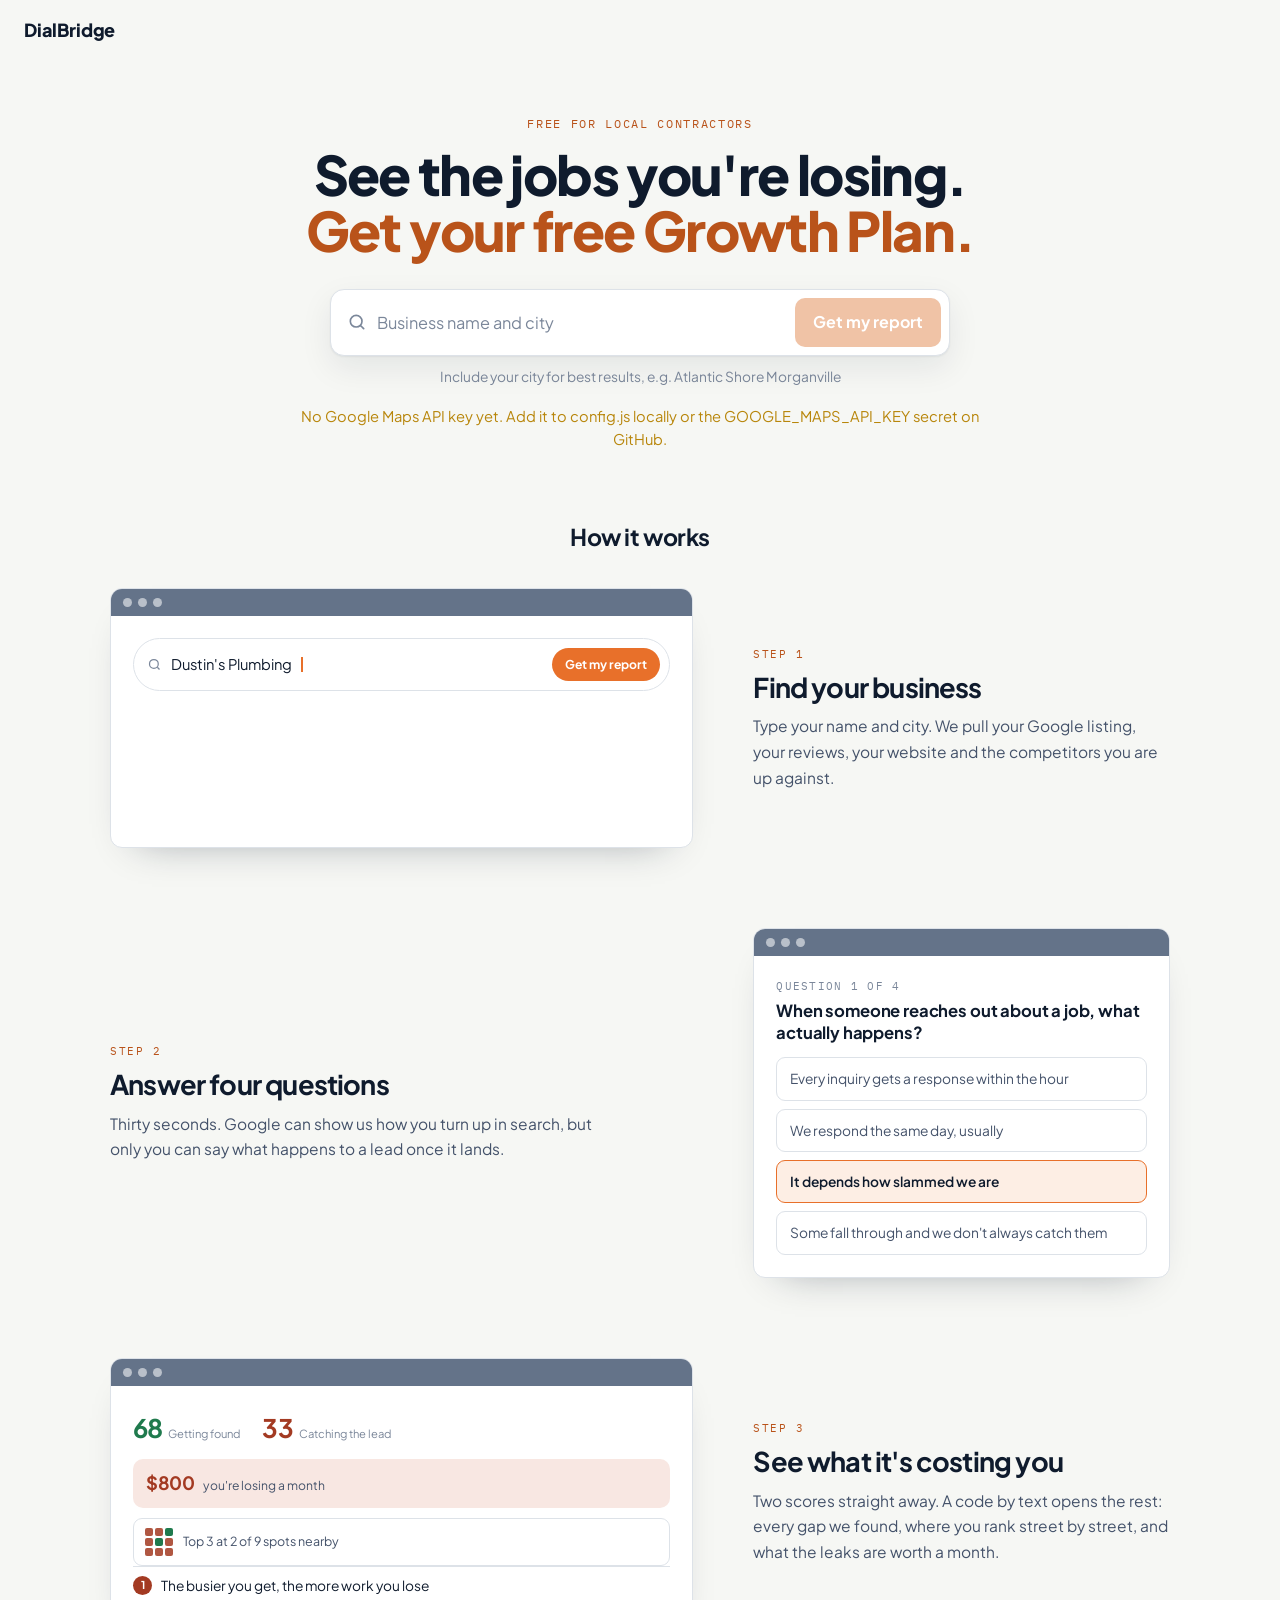
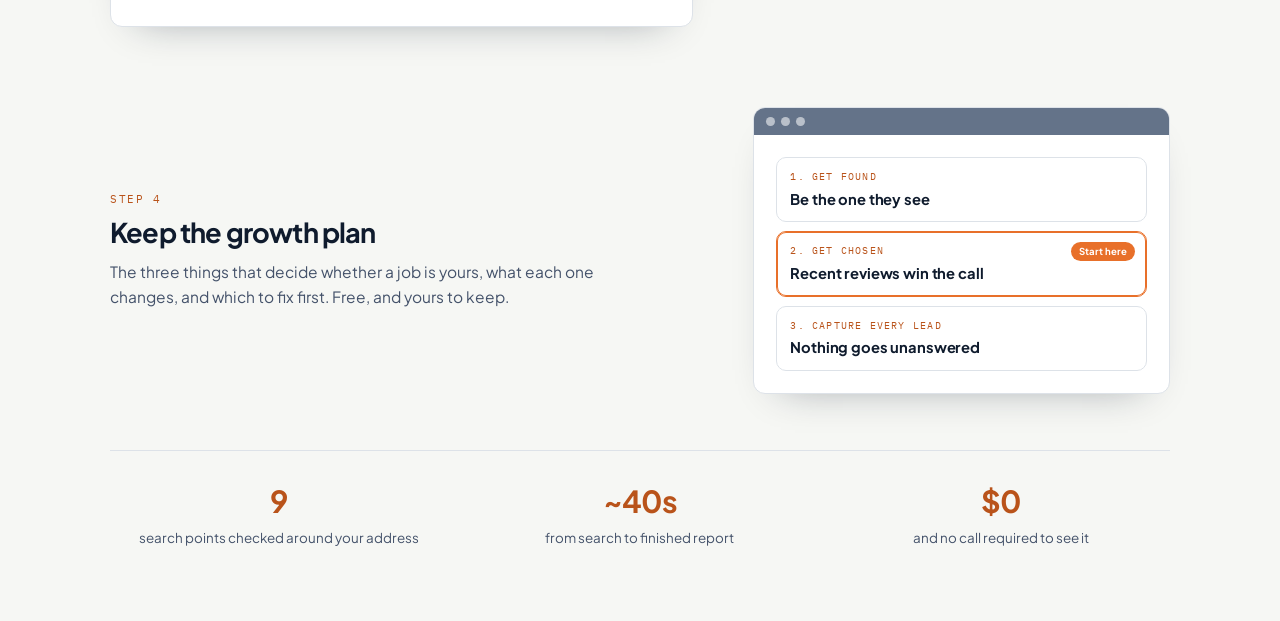
==== commit f3a1b1b4: "Shorter hero: two lines, no description "See the jobs you're losing. Get your free Growth Plan." fit" ====
--- a/index.html
+++ b/index.html
@@ -24,9 +24,8 @@
   </header>
 
   <main class="hero">
-    <p class="eyebrow">Free report and growth plan for local contractors</p>
-    <h1>See the jobs you're losing online. <span class="h1-accent">Get the Growth Plan to win them back.</span></h1>
-    <p class="sub">A free report on your Google profile, website, reviews and map ranking, plus a <span class="nowrap">step-by-step</span> plan built from it.</p>
+    <p class="eyebrow">Free for local contractors</p>
+    <h1>See the jobs you're losing. <span class="h1-accent">Get your free Growth Plan.</span></h1>
 
     <div class="search" id="search">
       <label for="bizInput" class="visually-hidden">Business name</label>
--- a/styles.css
+++ b/styles.css
@@ -3659,12 +3659,9 @@
 .h1-accent { display: block; }
 /* The hero column is 760px, too narrow for either sentence to hold a line at this size.
    The headline alone spills wider, centred on the column; nothing else moves. */
-.hero h1 {
-  width: min(1040px, calc(100vw - 40px));
-  margin-left: 50%;
-  transform: translateX(-50%);
-  font-size: clamp(1.9rem, 4.2vw, 3rem);
-}
+/* Two short lines, each one statement, inside the hero column. The earlier version spilled
+   past the column and its second line ran into the edge on smaller screens. */
+.hero h1 { margin-bottom: 30px; font-size: clamp(2.1rem, 6vw, 3.4rem); }
 
 .nowrap { white-space: nowrap; }
 .hero .sub { text-wrap: balance; }
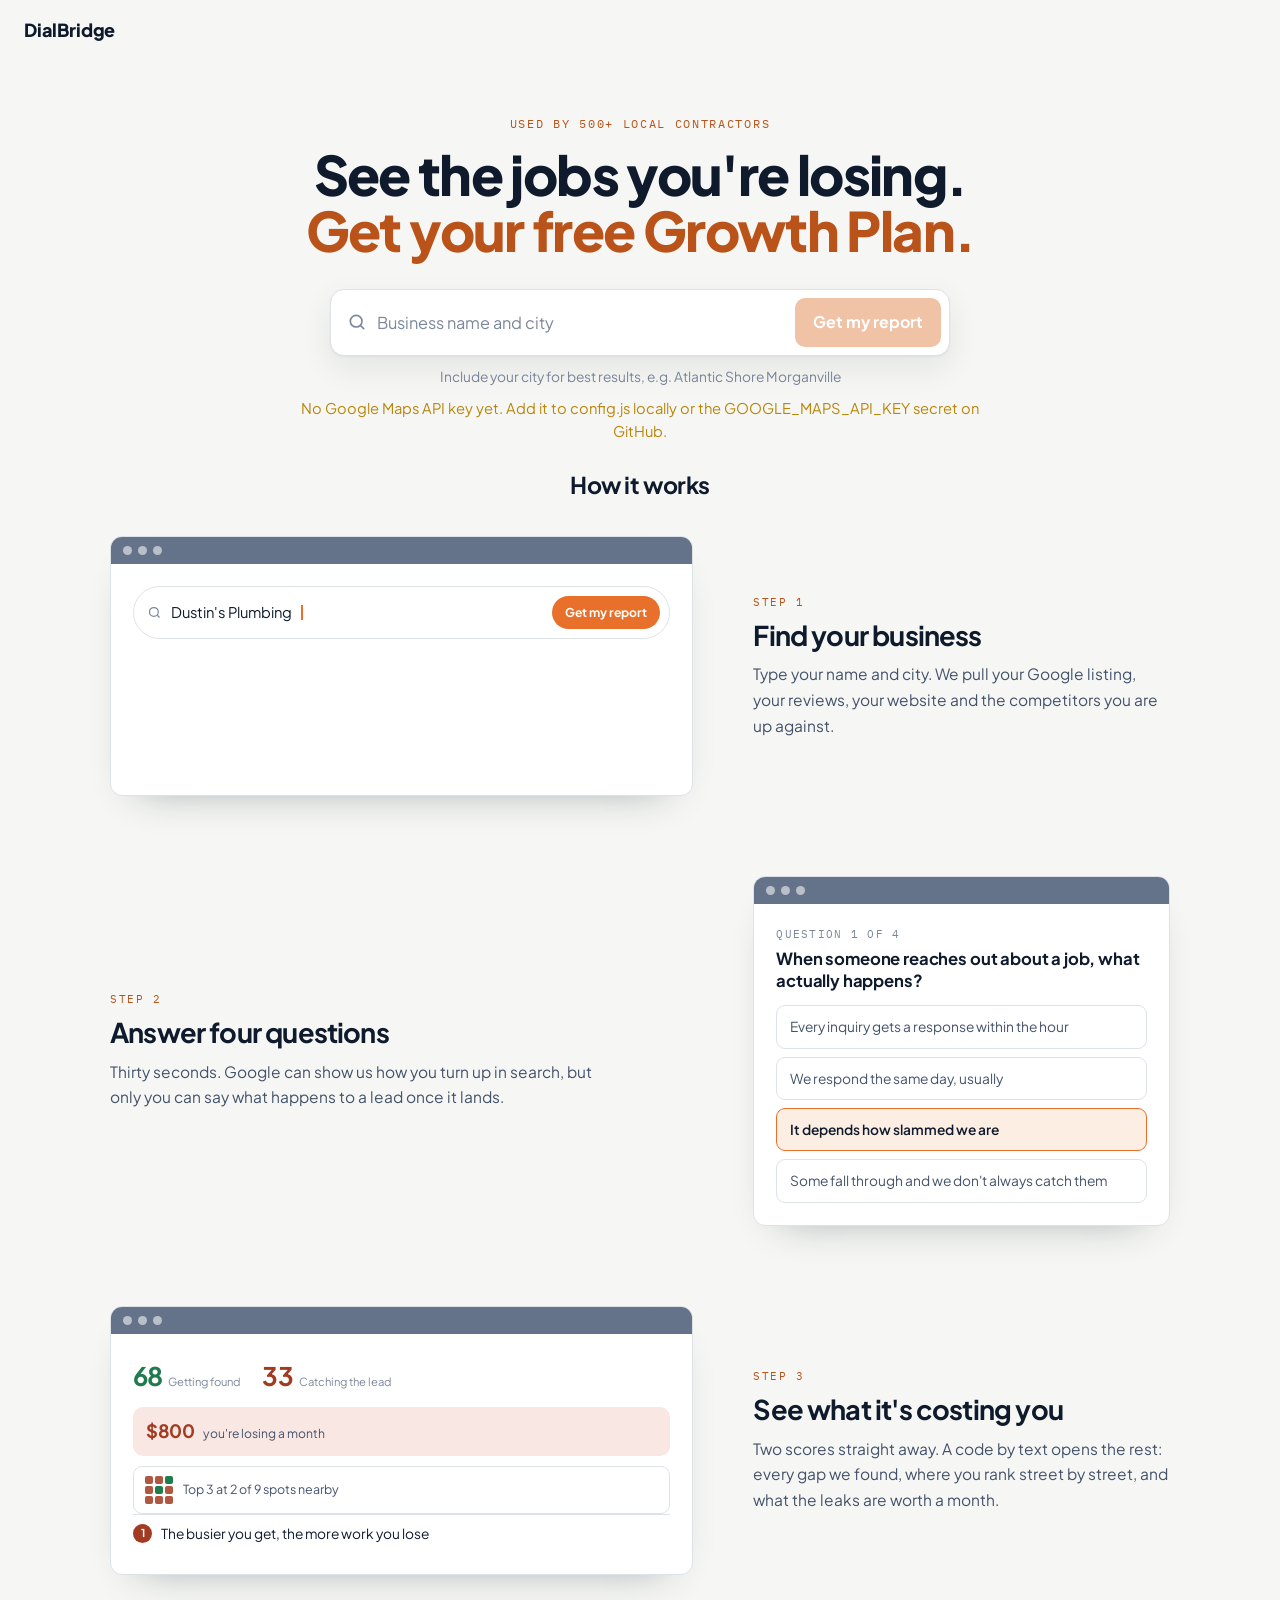
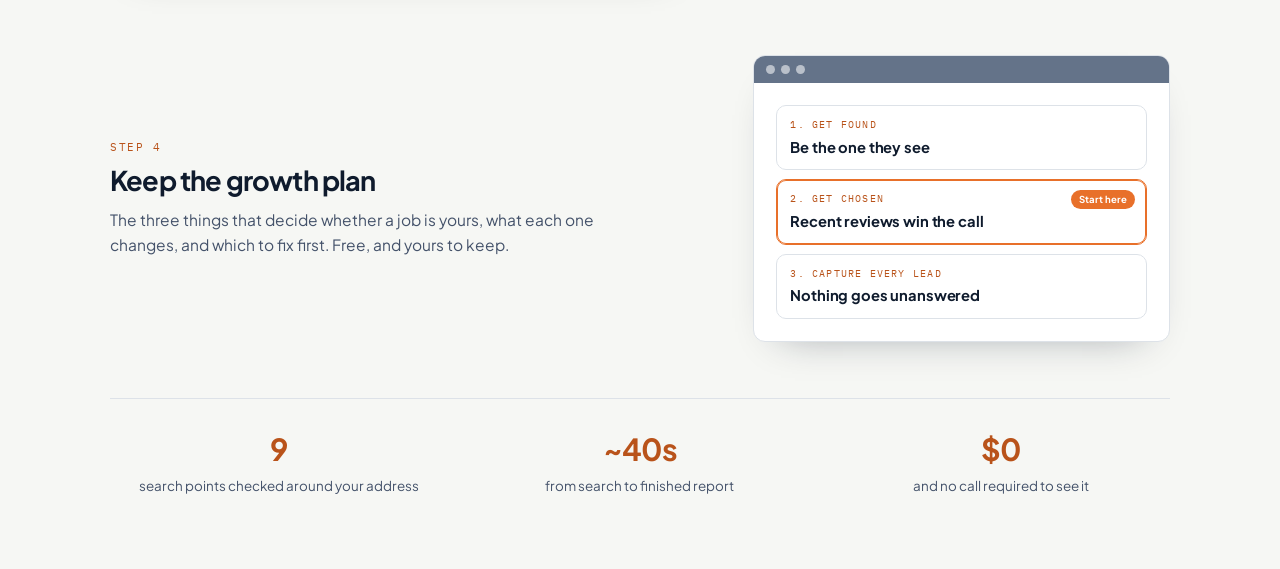
==== commit 14e53a04: "Eyebrow "Used by 500+ local contractors"; tighter gap above How it works The number is Matt's, confi" ====
--- a/index.html
+++ b/index.html
@@ -24,7 +24,7 @@
   </header>
 
   <main class="hero">
-    <p class="eyebrow">Free for local contractors</p>
+    <p class="eyebrow">Used by 500+ local contractors</p>
     <h1>See the jobs you're losing. <span class="h1-accent">Get your free Growth Plan.</span></h1>
 
     <div class="search" id="search">
--- a/styles.css
+++ b/styles.css
@@ -3665,3 +3665,10 @@
 
 .nowrap { white-space: nowrap; }
 .hero .sub { text-wrap: balance; }
+
+/* The gap from the search hint down to "How it works" was 108px of stacked padding
+   (the empty status line, the hero's bottom padding and the section's top padding).
+   Trimmed to read as one page rather than two. */
+.hero { padding-bottom: 14px; }
+.status { margin-top: 10px; }
+.how { padding-top: 10px; }
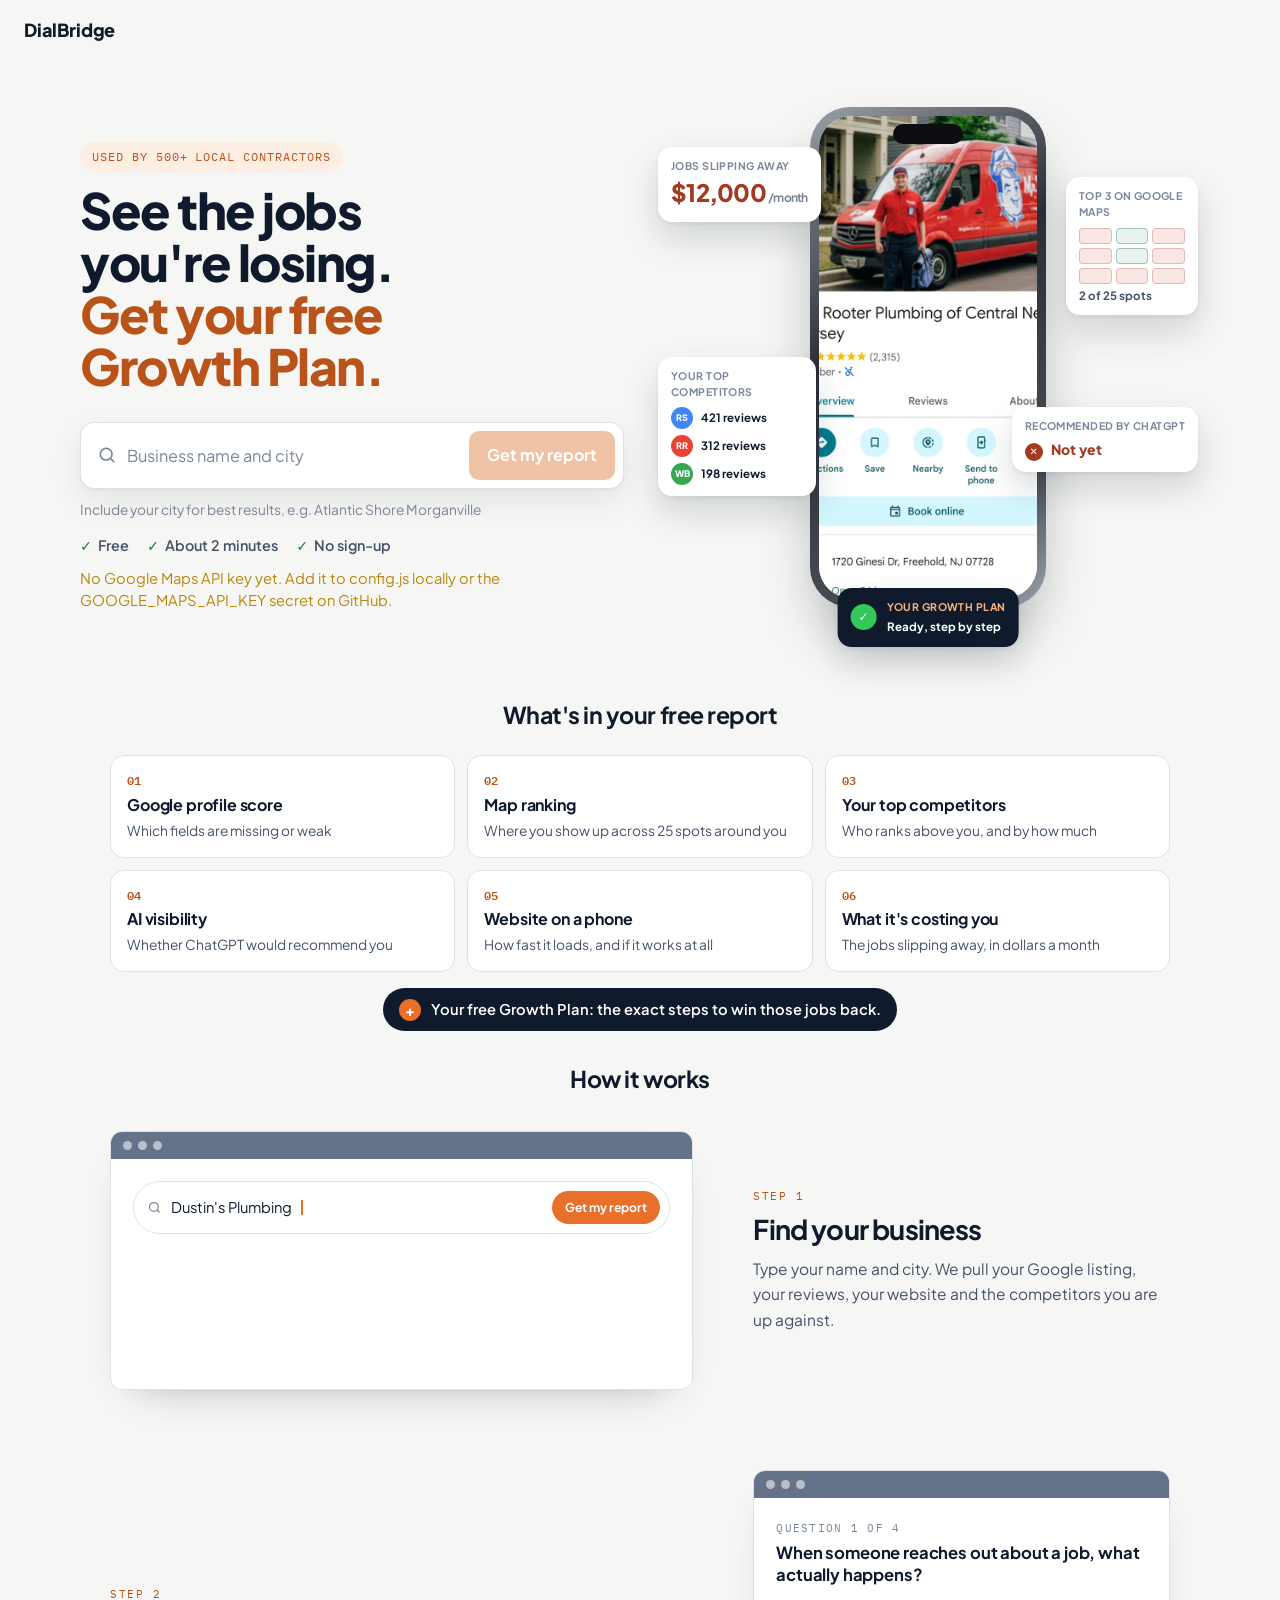
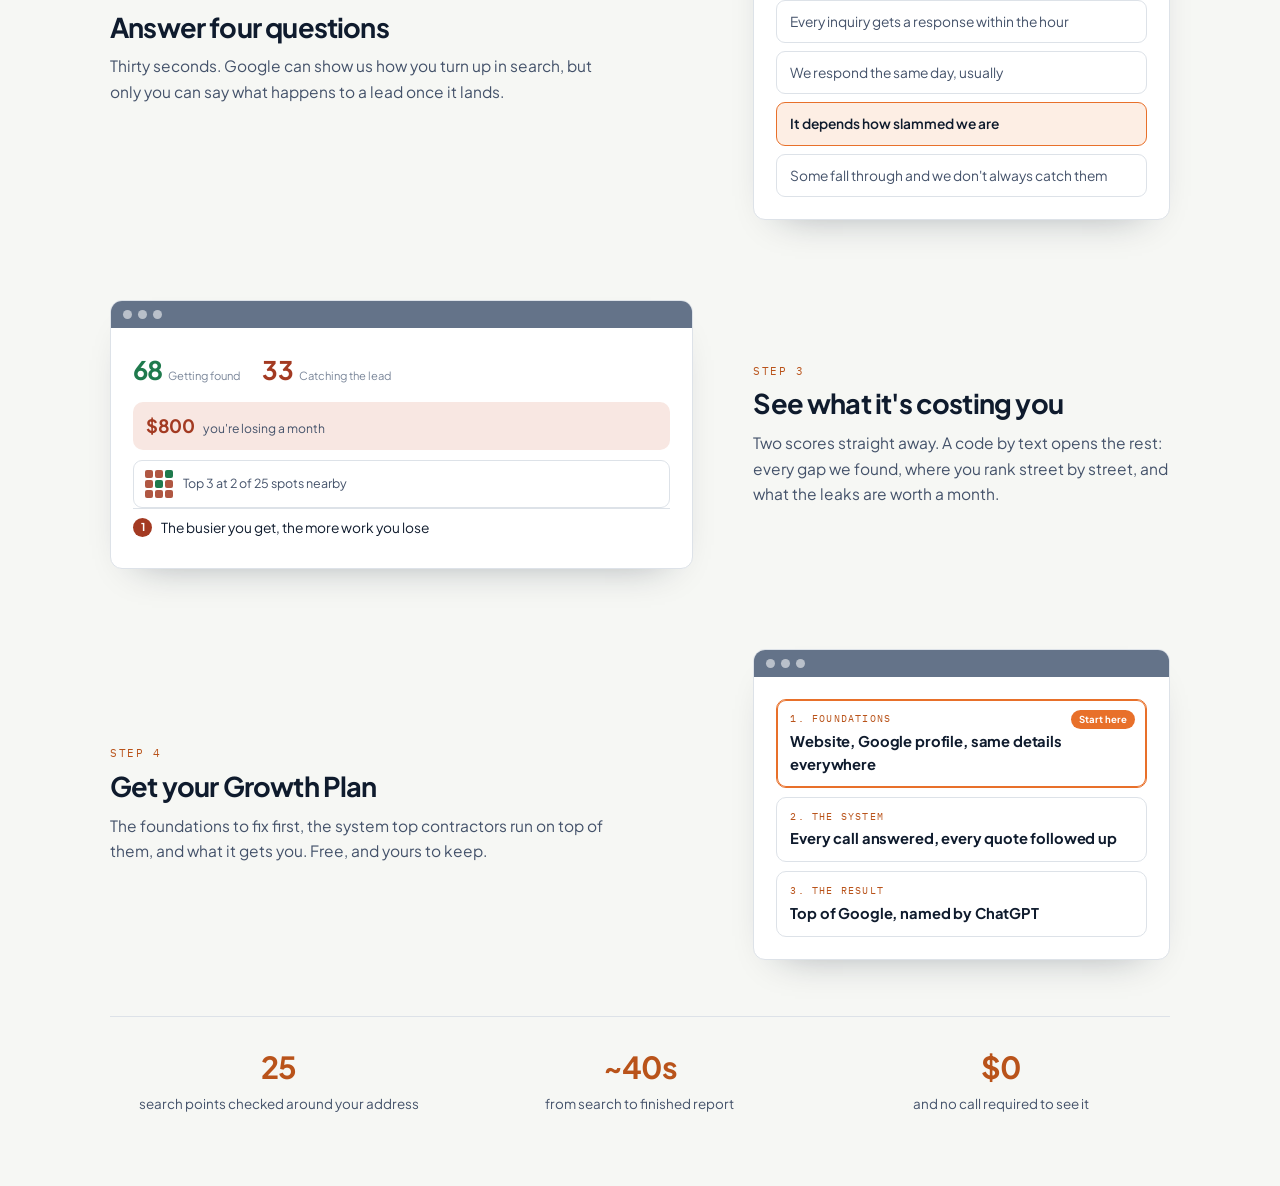
==== commit 66920115: "Take the best of Merchynt's audit page: preview, checks, report summary Landing page: a picture of t" ====
--- a/index.html
+++ b/index.html
@@ -24,7 +24,8 @@
   </header>
 
   <main class="hero">
-    <p class="eyebrow">Used by 500+ local contractors</p>
+    <div class="hero-main">
+    <p class="eyebrow hero-pill">Used by 500+ local contractors</p>
     <h1>See the jobs you're losing. <span class="h1-accent">Get your free Growth Plan.</span></h1>
 
     <div class="search" id="search">
@@ -60,6 +61,11 @@
       </div>
 
       <p id="searchHint" class="hint">Include your city for best results, e.g. Atlantic Shore Morganville</p>
+      <ul class="hero-checks">
+        <li>Free</li>
+        <li>About 2 minutes</li>
+        <li>No sign-up</li>
+      </ul>
 
     </div>
 
@@ -80,7 +86,55 @@
         <div><dt>Place ID</dt><dd id="pId" class="mono"></dd></div>
       </dl>
     </section>
+    </div>
+
+    <!-- A picture of the report next to the headline, so the result is visible before the
+         search. The listing is a real Google profile used as an example; the cards are what
+         our report shows about any business. -->
+    <div class="hero-art" aria-hidden="true">
+      <div class="ha-phone">
+        <div class="ha-notch"></div>
+        <img src="img/panel-complete.webp" alt="" loading="eager" />
+      </div>
+      <div class="ha-card ha-money">
+        <p class="ha-k">Jobs slipping away</p>
+        <p class="ha-v">$12,000<span>/month</span></p>
+      </div>
+      <div class="ha-card ha-map">
+        <p class="ha-k">Top 3 on Google Maps</p>
+        <div class="ha-grid"><i></i><i class="ok"></i><i></i><i></i><i class="ok"></i><i></i><i></i><i></i><i></i></div>
+        <p class="ha-s">2 of 25 spots</p>
+      </div>
+      <div class="ha-card ha-rivals">
+        <p class="ha-k">Your top competitors</p>
+        <div class="ha-row"><span class="ha-av a1">RS</span><b>421 reviews</b></div>
+        <div class="ha-row"><span class="ha-av a2">RR</span><b>312 reviews</b></div>
+        <div class="ha-row"><span class="ha-av a3">WB</span><b>198 reviews</b></div>
+      </div>
+      <div class="ha-card ha-ai">
+        <p class="ha-k">Recommended by ChatGPT</p>
+        <p class="ha-no"><span>&#10005;</span> Not yet</p>
+      </div>
+      <div class="ha-card ha-plan">
+        <span class="ha-tick">&#10003;</span>
+        <div><p class="ha-k">Your Growth Plan</p><p class="ha-s">Ready, step by step</p></div>
+      </div>
+    </div>
   </main>
+
+  <!-- What the report checks. One line each: the detail is in the report itself. -->
+  <section class="inside" aria-labelledby="insideTitle">
+    <h2 id="insideTitle" class="inside-title">What's in your free report</h2>
+    <ol class="inside-list">
+      <li><span class="in-n">01</span><b>Google profile score</b><span>Which fields are missing or weak</span></li>
+      <li><span class="in-n">02</span><b>Map ranking</b><span>Where you show up across 25 spots around you</span></li>
+      <li><span class="in-n">03</span><b>Your top competitors</b><span>Who ranks above you, and by how much</span></li>
+      <li><span class="in-n">04</span><b>AI visibility</b><span>Whether ChatGPT would recommend you</span></li>
+      <li><span class="in-n">05</span><b>Website on a phone</b><span>How fast it loads, and if it works at all</span></li>
+      <li><span class="in-n">06</span><b>What it's costing you</b><span>The jobs slipping away, in dollars a month</span></li>
+    </ol>
+    <p class="inside-plus"><span>+</span> Your free Growth Plan: the exact steps to win those jobs back.</p>
+  </section>
 
 <section class="how" id="how" aria-labelledby="howTitle">
       <h2 id="howTitle" class="how-title">How it works</h2>
@@ -150,7 +204,7 @@
               </div>
               <div class="mock-mapline">
                 <span class="mock-minigrid" aria-hidden="true"><i></i><i></i><i class="is-ok"></i><i></i><i class="is-ok"></i><i></i><i></i><i></i><i></i></span>
-                <span>Top 3 at 2 of 9 spots nearby</span>
+                <span>Top 3 at 2 of 25 spots nearby</span>
               </div>
               <div class="mock-find"><i>1</i><span>The busier you get, the more work you lose</span></div>
             </div>
@@ -167,32 +221,32 @@
             <div class="how-chrome"><i></i><i></i><i></i></div>
             <div class="how-screen">
               <div class="mock-plan">
+                <div class="mock-pillar is-start">
+                  <em>1. Foundations</em>
+                  <b>Website, Google profile, same details everywhere</b>
+                  <span class="mock-flag">Start here</span>
+                </div>
                 <div class="mock-pillar">
-                  <em>1. Get found</em>
-                  <b>Be the one they see</b>
-                </div>
-                <div class="mock-pillar is-start">
-                  <em>2. Get chosen</em>
-                  <b>Recent reviews win the call</b>
-                  <span class="mock-flag">Start here</span>
+                  <em>2. The system</em>
+                  <b>Every call answered, every quote followed up</b>
                 </div>
                 <div class="mock-pillar">
-                  <em>3. Capture every lead</em>
-                  <b>Nothing goes unanswered</b>
+                  <em>3. The result</em>
+                  <b>Top of Google, named by ChatGPT</b>
                 </div>
               </div>
             </div>
           </div>
           <div class="how-copy">
             <p class="how-num">Step 4</p>
-            <h3>Keep the growth plan</h3>
-            <p>The three things that decide whether a job is yours, what each one changes, and which to fix first. Free, and yours to keep.</p>
+            <h3>Get your Growth Plan</h3>
+            <p>The foundations to fix first, the system top contractors run on top of them, and what it gets you. Free, and yours to keep.</p>
           </div>
         </li>
       </ol>
 
       <ul class="how-stats">
-        <li><strong>9</strong><span>search points checked around your address</span></li>
+        <li><strong>25</strong><span>search points checked around your address</span></li>
         <li><strong>~40s</strong><span>from search to finished report</span></li>
         <li><strong>$0</strong><span>and no call required to see it</span></li>
       </ul>
--- a/styles.css
+++ b/styles.css
@@ -3672,3 +3672,127 @@
 .hero { padding-bottom: 14px; }
 .status { margin-top: 10px; }
 .how { padding-top: 10px; }
+
+
+/* ============ LANDING: REPORT PREVIEW BESIDE THE HEADLINE ============ */
+.hero-pill { display: inline-block; padding: 6px 12px; border-radius: 999px; background: var(--accent-soft); letter-spacing: 0.08em; }
+.hero-checks { list-style: none; margin: 14px 0 0; padding: 0; display: flex; flex-wrap: wrap; justify-content: center; gap: 6px 18px; font-size: 0.9rem; font-weight: 600; color: var(--ink-2); }
+.hero-checks li::before { content: "\2713"; margin-right: 6px; color: var(--good); font-weight: 800; }
+
+.hero-art { position: relative; width: 100%; max-width: 440px; height: 520px; margin: 34px auto 0; }
+.ha-phone { position: absolute; left: 50%; top: 0; transform: translateX(-50%); width: 236px; height: 500px; padding: 9px; border-radius: 40px; background: linear-gradient(145deg, #9aa0a8, #2a2e35 40%, #4a4f57 80%, #9aa3ad); box-shadow: 0 30px 60px -18px rgba(15,27,45,.45); }
+.ha-phone img { display: block; width: 100%; height: 100%; object-fit: cover; object-position: top; border-radius: 32px; background: #fff; }
+.ha-notch { position: absolute; left: 50%; top: 17px; transform: translateX(-50%); width: 70px; height: 20px; border-radius: 999px; background: #0b0d10; z-index: 2; }
+
+.ha-card { position: absolute; z-index: 3; background: #fff; border-radius: 14px; padding: 11px 13px; box-shadow: 0 2px 4px rgba(15,27,45,.06), 0 16px 34px rgba(15,27,45,.16); text-align: left; font-size: 12px; color: var(--ink); }
+.ha-card p { margin: 0; }
+.ha-k { font-size: 10.5px; font-weight: 700; letter-spacing: .04em; text-transform: uppercase; color: var(--ink-3); }
+.ha-v { font-size: 24px; font-weight: 800; letter-spacing: -0.03em; color: var(--bad); }
+.ha-v span { font-size: 12px; font-weight: 700; color: var(--ink-3); margin-left: 2px; }
+.ha-s { font-size: 11.5px; font-weight: 700; color: var(--ink-2); margin-top: 3px !important; }
+.ha-money { left: 0; top: 36px; }
+.ha-map { right: 0; top: 92px; width: 132px; }
+.ha-grid { display: grid; grid-template-columns: repeat(3, 1fr); gap: 4px; margin-top: 7px; }
+.ha-grid i { height: 16px; border-radius: 4px; background: var(--bad-soft); box-shadow: inset 0 0 0 1px rgba(163,58,34,.25); }
+.ha-grid i.ok { background: var(--good-soft); box-shadow: inset 0 0 0 1px rgba(31,122,77,.35); }
+.ha-rivals { left: -4px; top: 214px; width: 158px; }
+.ha-row { display: flex; align-items: center; gap: 8px; margin-top: 6px; }
+.ha-row b { font-size: 11.5px; }
+.ha-av { width: 22px; height: 22px; border-radius: 50%; color: #fff; font-size: 9px; font-weight: 800; display: grid; place-items: center; }
+.ha-av.a1 { background: #4285f4; } .ha-av.a2 { background: #ea4335; } .ha-av.a3 { background: #34a853; }
+.ha-ai { right: -2px; top: 262px; }
+.ha-no { margin-top: 5px !important; font-size: 14px; font-weight: 800; color: var(--bad); }
+.ha-no span { display: inline-grid; place-items: center; width: 18px; height: 18px; border-radius: 50%; background: var(--bad); color: #fff; font-size: 10px; margin-right: 5px; }
+.ha-plan { left: 50%; bottom: 0; transform: translateX(-50%); display: flex; align-items: center; gap: 10px; background: var(--ink); color: #fff; }
+.ha-plan .ha-k { color: #ffb27a; }
+.ha-plan .ha-s { color: #fff; }
+.ha-tick { width: 26px; height: 26px; border-radius: 50%; background: #34c759; color: #fff; font-weight: 800; display: grid; place-items: center; flex: none; }
+
+@media (min-width: 1040px) {
+  .hero { max-width: 1160px; display: grid; grid-template-columns: minmax(0, 1.05fr) minmax(0, 0.95fr); gap: 48px; align-items: center; text-align: left; padding-top: 48px; }
+  .hero-main .search { margin-left: 0; }
+  .hero-checks { justify-content: flex-start; }
+  .hero-main .hint { text-align: left; }
+  .hero .h1-accent { display: block; }
+  .hero h1 { font-size: clamp(2.4rem, 3.9vw, 3.4rem); }
+  .hero-art { margin: 0 auto; }
+}
+@media (max-width: 480px) {
+  .hero-art { transform: scale(.82); transform-origin: top center; height: 430px; margin-top: 22px; }
+}
+
+/* ============ WHAT'S IN YOUR FREE REPORT ============ */
+.inside { max-width: 1100px; margin: 0 auto; padding: 36px 20px 20px; text-align: center; }
+.inside-title { margin: 0 0 22px; font-size: clamp(1.15rem, 2.8vw, 1.45rem); letter-spacing: -0.02em; }
+.inside-list { list-style: none; margin: 0; padding: 0; display: grid; grid-template-columns: repeat(3, minmax(0, 1fr)); gap: 12px; text-align: left; }
+.inside-list li { display: grid; gap: 3px; padding: 16px; border-radius: 14px; background: var(--surface); border: 1px solid var(--rule); }
+.in-n { font-family: "IBM Plex Mono", ui-monospace, monospace; font-size: 0.72rem; font-weight: 600; color: var(--accent-ink); }
+.inside-list b { font-size: 1rem; letter-spacing: -0.01em; }
+.inside-list span:last-child { font-size: 0.86rem; line-height: 1.45; color: var(--ink-2); }
+.inside-plus { margin: 16px auto 0; display: inline-flex; align-items: center; gap: 10px; padding: 10px 16px; border-radius: 999px; background: var(--ink); color: #fff; font-size: 0.92rem; font-weight: 600; }
+.inside-plus span { width: 22px; height: 22px; border-radius: 50%; background: var(--accent); display: grid; place-items: center; font-weight: 800; flex: none; }
+@media (max-width: 760px) {
+  .inside-list { grid-template-columns: 1fr 1fr; }
+  .inside-plus { border-radius: 14px; text-align: left; }
+}
+@media (max-width: 420px) { .inside-list { grid-template-columns: 1fr; } }
+
+/* Spread the preview so the cards frame the phone instead of covering it. */
+.hero-art { max-width: 540px; height: 540px; }
+.ha-money { left: 0; top: 40px; }
+.ha-map { right: 0; top: 70px; }
+.ha-rivals { left: 0; top: 250px; }
+.ha-ai { right: 0; top: 300px; }
+@media (min-width: 1040px) {
+  .hero { grid-template-columns: minmax(0, 1fr) minmax(0, 1fr); gap: 32px; }
+}
+/* On a phone there is room for three cards, not five. */
+@media (max-width: 560px) {
+  .hero-art { transform: none; height: 470px; max-width: 360px; margin-top: 26px; }
+  .ha-phone { width: 210px; height: 440px; }
+  .ha-rivals, .ha-ai { display: none; }
+  .ha-money { left: 0; top: 30px; }
+  .ha-map { right: 0; top: 150px; }
+  .ha-card { padding: 9px 11px; }
+  .ha-v { font-size: 21px; }
+}
+/* The report list stays two across on a phone; one across ran six cards deep. */
+@media (max-width: 420px) {
+  .inside-list { grid-template-columns: 1fr 1fr; gap: 8px; }
+  .inside-list li { padding: 12px; }
+  .inside-list b { font-size: 0.9rem; }
+  .inside-list span:last-child { font-size: 0.78rem; }
+}
+
+
+/* Steps 2 and 3: the captions under each card moved into the numbered list below. */
+.bss .bs-label { display: none; }
+.bss > .bs-col { grid-template-rows: 1fr; }
+
+/* The calendar embed, clipped so it starts at the month. */
+.bk-cal-slot { overflow: hidden; min-height: 460px; }
+.bk-cal-frame { min-height: 0; }
+.book-cal { max-width: 720px; }
+@media (max-width: 640px) { .bk-cal-slot { min-height: 440px; } .bk-cal-frame { min-height: 0; } }
+
+/* ============ REPORT SNAPSHOT ============ */
+.snapshot { display: grid; grid-template-columns: repeat(4, minmax(0, 1fr)); gap: 12px; }
+.sn-card { background: var(--surface); border: 1px solid var(--rule); border-radius: 16px; padding: 16px; display: grid; gap: 4px; align-content: start; box-shadow: 0 1px 2px rgba(15,27,45,.04), 0 10px 24px rgba(15,27,45,.06); }
+.sn-card p { margin: 0; }
+.sn-k { font-size: 0.7rem; font-weight: 700; letter-spacing: .06em; text-transform: uppercase; color: var(--ink-3); }
+.sn-v { font-size: 1.7rem; font-weight: 800; letter-spacing: -0.03em; color: var(--ink); line-height: 1.1; }
+.sn-v span { font-size: 0.85rem; font-weight: 700; color: var(--ink-3); margin-left: 3px; letter-spacing: 0; }
+.sn-s { font-size: 0.82rem; color: var(--ink-2); }
+.sn-money .sn-v { color: var(--bad); }
+.sn-ai.is-no .sn-v { color: var(--bad); } .sn-ai.is-warn .sn-v { color: var(--accent-ink); } .sn-ai.is-ok .sn-v { color: var(--good); }
+.sn-rivals { display: grid; gap: 6px; margin-top: 4px; }
+.sn-rival { display: grid; grid-template-columns: 22px minmax(0, 1fr) auto; gap: 7px; align-items: center; font-size: 0.8rem; }
+.sn-rn { overflow: hidden; text-overflow: ellipsis; white-space: nowrap; color: var(--ink-2); }
+.sn-av { width: 22px; height: 22px; border-radius: 50%; color: #fff; font-size: 0.58rem; font-weight: 800; display: grid; place-items: center; }
+.sn-av.a1 { background: #4285f4; } .sn-av.a2 { background: #ea4335; } .sn-av.a3 { background: #34a853; }
+@media (max-width: 860px) { .snapshot { grid-template-columns: 1fr 1fr; } }
+.book-cal { max-width: 760px; }
+.sn-grid { display: grid; grid-template-columns: repeat(5, 12px); gap: 3px; margin-top: 6px; }
+.sn-grid i { height: 12px; border-radius: 3px; background: var(--bad-soft); box-shadow: inset 0 0 0 1px rgba(163,58,34,.25); }
+.sn-grid i.mid { background: var(--warn-soft); box-shadow: inset 0 0 0 1px rgba(184,134,11,.35); }
+.sn-grid i.ok { background: var(--good-soft); box-shadow: inset 0 0 0 1px rgba(31,122,77,.4); }
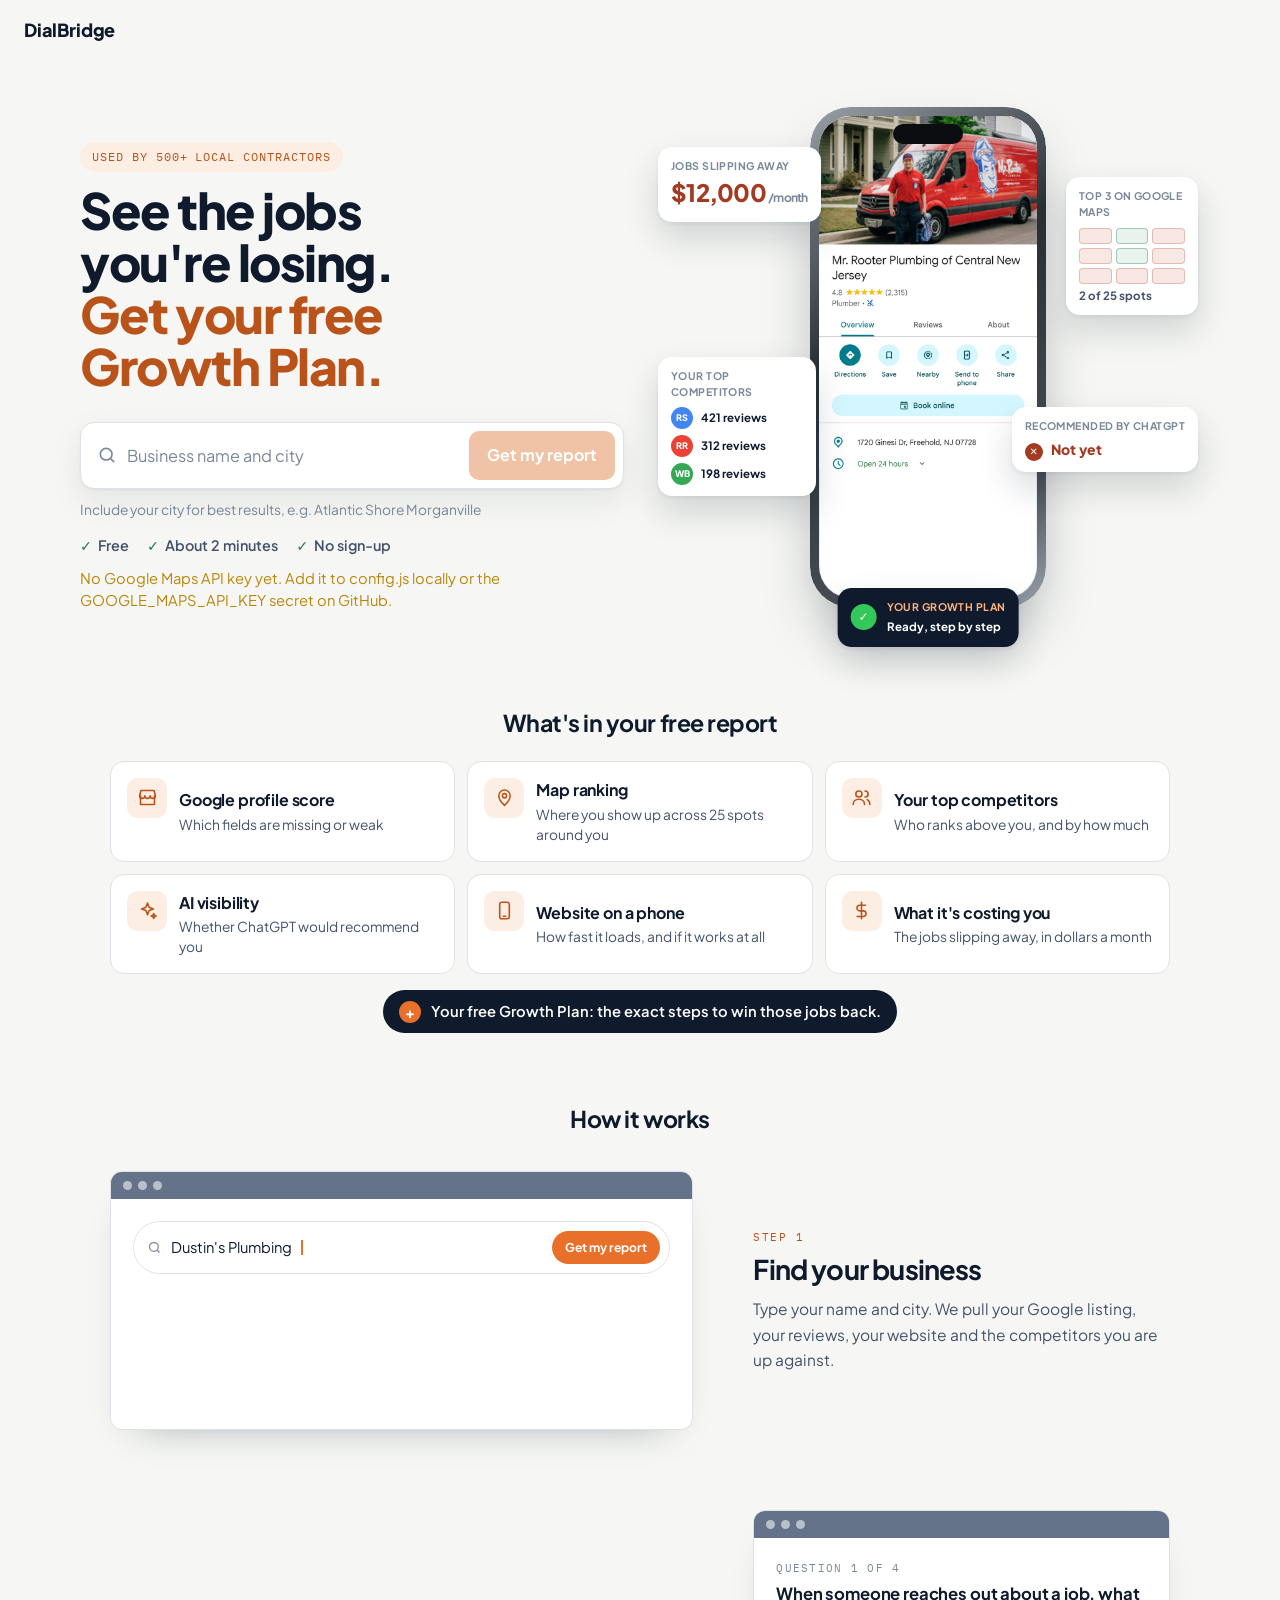
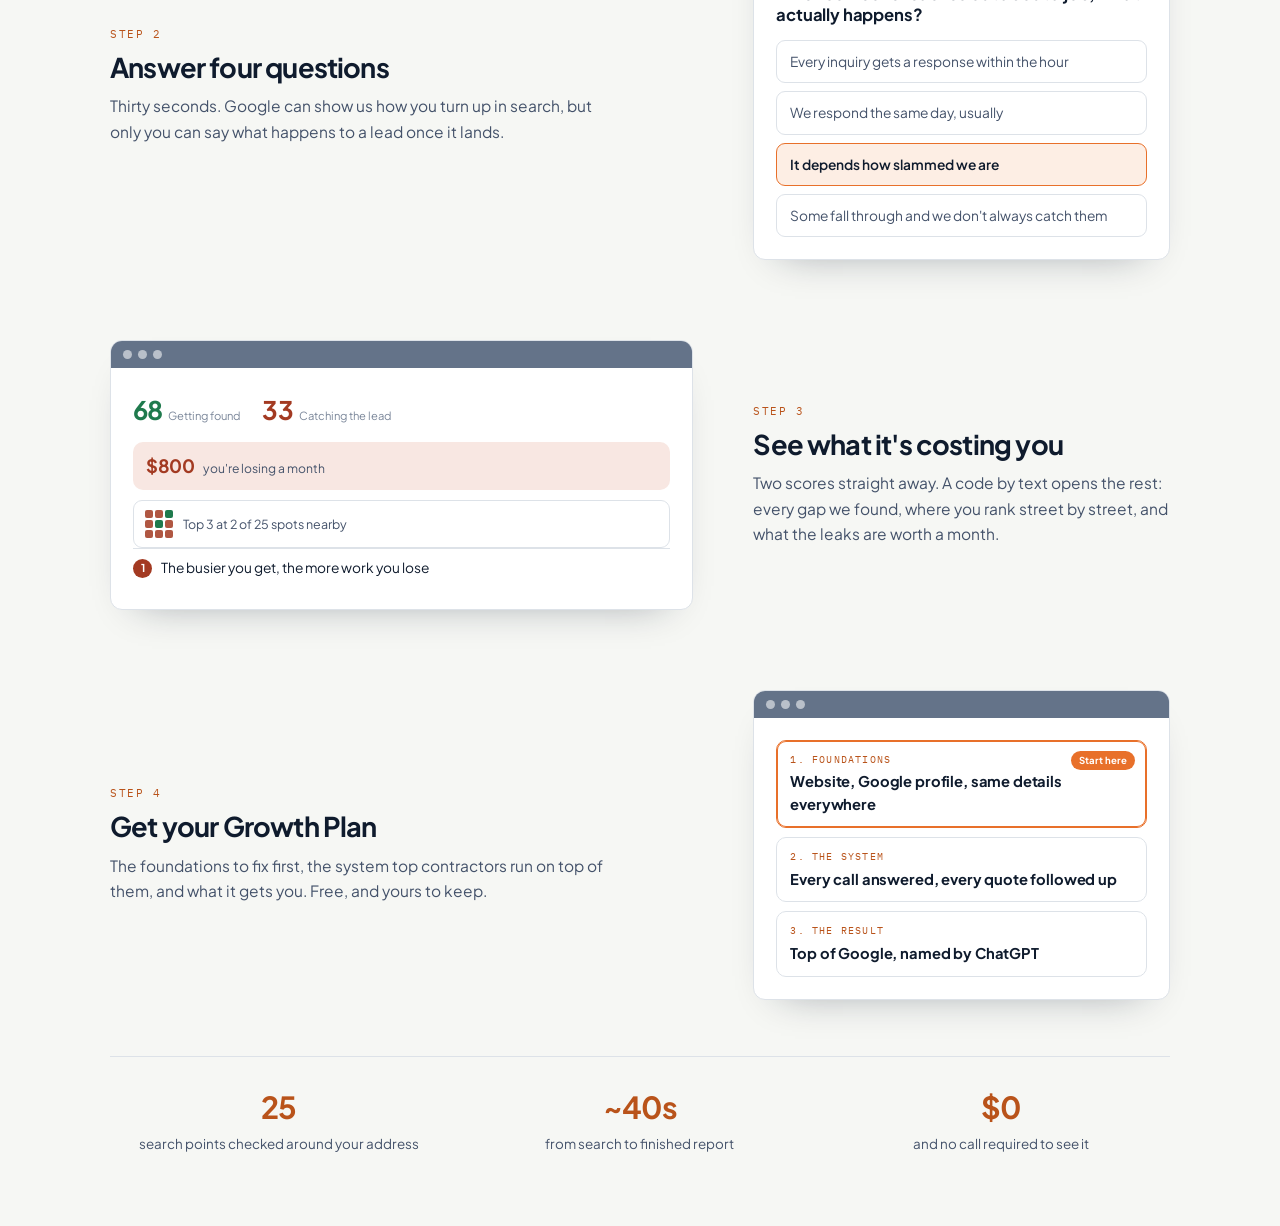
==== commit 82394f6e: "Landing polish: full-width phone screen, icons on the report tiles The listing in the hero phone was" ====
--- a/index.html
+++ b/index.html
@@ -126,12 +126,12 @@
   <section class="inside" aria-labelledby="insideTitle">
     <h2 id="insideTitle" class="inside-title">What's in your free report</h2>
     <ol class="inside-list">
-      <li><span class="in-n">01</span><b>Google profile score</b><span>Which fields are missing or weak</span></li>
-      <li><span class="in-n">02</span><b>Map ranking</b><span>Where you show up across 25 spots around you</span></li>
-      <li><span class="in-n">03</span><b>Your top competitors</b><span>Who ranks above you, and by how much</span></li>
-      <li><span class="in-n">04</span><b>AI visibility</b><span>Whether ChatGPT would recommend you</span></li>
-      <li><span class="in-n">05</span><b>Website on a phone</b><span>How fast it loads, and if it works at all</span></li>
-      <li><span class="in-n">06</span><b>What it's costing you</b><span>The jobs slipping away, in dollars a month</span></li>
+      <li><span class="in-ico" aria-hidden="true"><svg viewBox="0 0 24 24"><path d="M3 10 4.5 4h15L21 10"/><path d="M4 10v10h16V10"/><path d="M3 10c0 1.7 1.3 3 3 3s3-1.3 3-3c0 1.7 1.3 3 3 3s3-1.3 3-3c0 1.7 1.3 3 3 3s3-1.3 3-3"/></svg></span><b>Google profile score</b><span>Which fields are missing or weak</span></li>
+      <li><span class="in-ico" aria-hidden="true"><svg viewBox="0 0 24 24"><path d="M12 21s-6.5-5.6-6.5-11a6.5 6.5 0 1 1 13 0c0 5.4-6.5 11-6.5 11z"/><circle cx="12" cy="10" r="2.4"/></svg></span><b>Map ranking</b><span>Where you show up across 25 spots around you</span></li>
+      <li><span class="in-ico" aria-hidden="true"><svg viewBox="0 0 24 24"><circle cx="9" cy="8" r="3.5"/><path d="M2.5 20c0-3.6 2.9-6 6.5-6s6.5 2.4 6.5 6"/><path d="M16 4.5a3.5 3.5 0 0 1 0 7"/><path d="M18.5 14.4c1.8.8 3 2.8 3 5.6"/></svg></span><b>Your top competitors</b><span>Who ranks above you, and by how much</span></li>
+      <li><span class="in-ico" aria-hidden="true"><svg viewBox="0 0 24 24"><path d="M12 3.5l1.8 4.9 4.9 1.8-4.9 1.8L12 16.9l-1.8-4.9-4.9-1.8 4.9-1.8z"/><path d="M19 15.5l.8 2 2 .8-2 .8-.8 2-.8-2-2-.8 2-.8z"/></svg></span><b>AI visibility</b><span>Whether ChatGPT would recommend you</span></li>
+      <li><span class="in-ico" aria-hidden="true"><svg viewBox="0 0 24 24"><rect x="6.5" y="2.5" width="11" height="19" rx="2.5"/><path d="M10.5 18.5h3"/></svg></span><b>Website on a phone</b><span>How fast it loads, and if it works at all</span></li>
+      <li><span class="in-ico" aria-hidden="true"><svg viewBox="0 0 24 24"><path d="M12 2.5v19"/><path d="M16.5 6H10a3.2 3.2 0 0 0 0 6.4h4a3.2 3.2 0 0 1 0 6.4H7"/></svg></span><b>What it's costing you</b><span>The jobs slipping away, in dollars a month</span></li>
     </ol>
     <p class="inside-plus"><span>+</span> Your free Growth Plan: the exact steps to win those jobs back.</p>
   </section>
--- a/styles.css
+++ b/styles.css
@@ -3796,3 +3796,33 @@
 .sn-grid i { height: 12px; border-radius: 3px; background: var(--bad-soft); box-shadow: inset 0 0 0 1px rgba(163,58,34,.25); }
 .sn-grid i.mid { background: var(--warn-soft); box-shadow: inset 0 0 0 1px rgba(184,134,11,.35); }
 .sn-grid i.ok { background: var(--good-soft); box-shadow: inset 0 0 0 1px rgba(31,122,77,.4); }
+
+
+/* ---- the phone in the hero: the whole listing, full width, like a real screen ---- */
+.ha-phone { overflow: hidden; }
+.ha-phone img { width: 100%; height: auto; object-fit: initial; border-radius: 32px 32px 0 0; }
+.ha-phone::after { content: ""; position: absolute; inset: 9px; border-radius: 32px; box-shadow: inset 0 0 0 1px rgba(0,0,0,.06); pointer-events: none; }
+.ha-phone { background-clip: padding-box; }
+.ha-phone { background-color: #fff; }
+
+/* ---- report tiles: an icon instead of a number, laid out icon | text ---- */
+.inside-list li { grid-template-columns: 40px 1fr; column-gap: 12px; row-gap: 2px; align-items: start; }
+.in-ico { grid-row: 1 / 3; width: 40px; height: 40px; border-radius: 11px; background: var(--accent-soft); color: var(--accent-ink); display: grid; place-items: center; }
+.in-ico svg { width: 21px; height: 21px; fill: none; stroke: currentColor; stroke-width: 1.8; stroke-linecap: round; stroke-linejoin: round; }
+.inside-list b { align-self: end; }
+.inside-list li span:last-child { grid-column: 2; }
+
+/* ---- breathing room between the strip and How it works ---- */
+.inside { padding: 44px 20px 12px; }
+.inside-title { margin-bottom: 20px; }
+.how { padding-top: 56px; }
+
+@media (max-width: 420px) {
+  .inside-list li { grid-template-columns: 1fr; }
+  .in-ico { grid-row: auto; width: 34px; height: 34px; margin-bottom: 4px; }
+  .inside-list li span:last-child { grid-column: 1; }
+}
+/* The screen behind the listing is white all the way down, so it reads as a phone page. */
+.ha-phone::before { content: ""; position: absolute; inset: 9px; border-radius: 32px; background: #fff; z-index: 0; }
+.ha-phone img { position: relative; z-index: 1; }
+.ha-notch { z-index: 2; }
